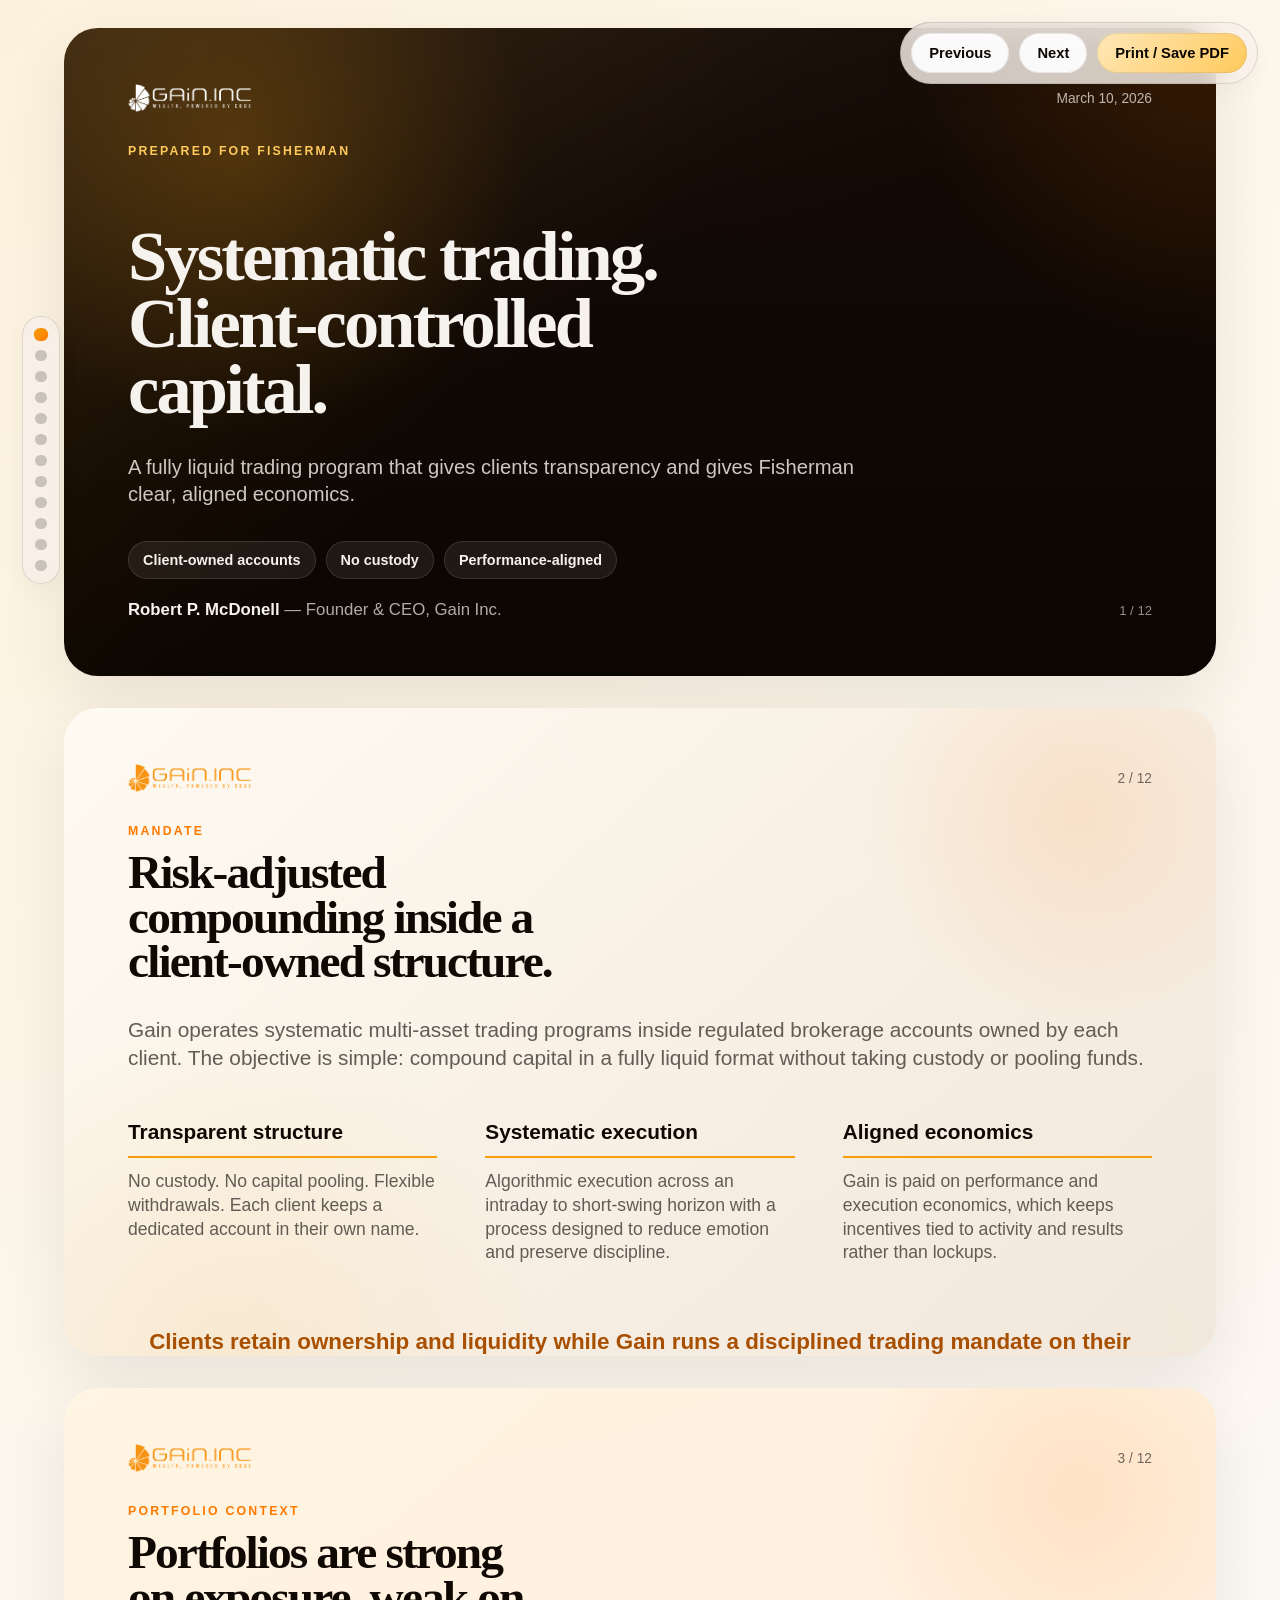
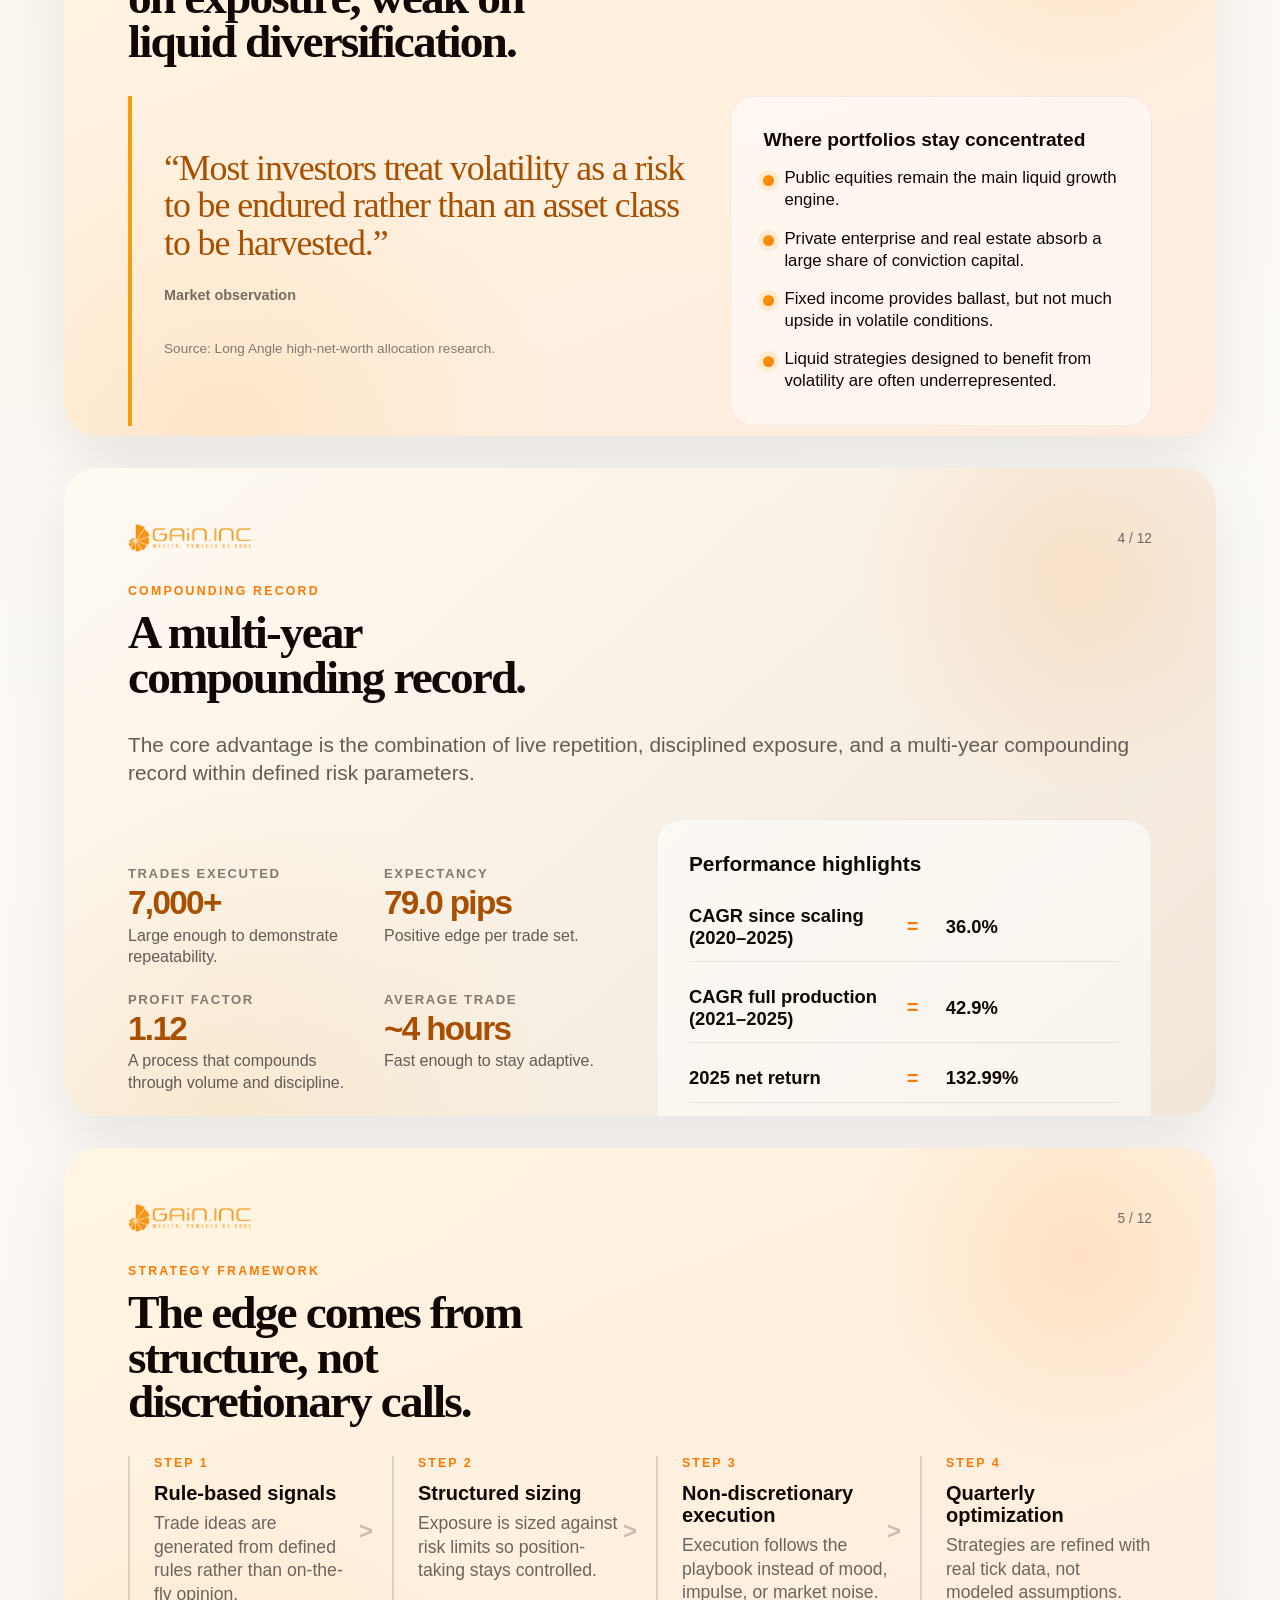
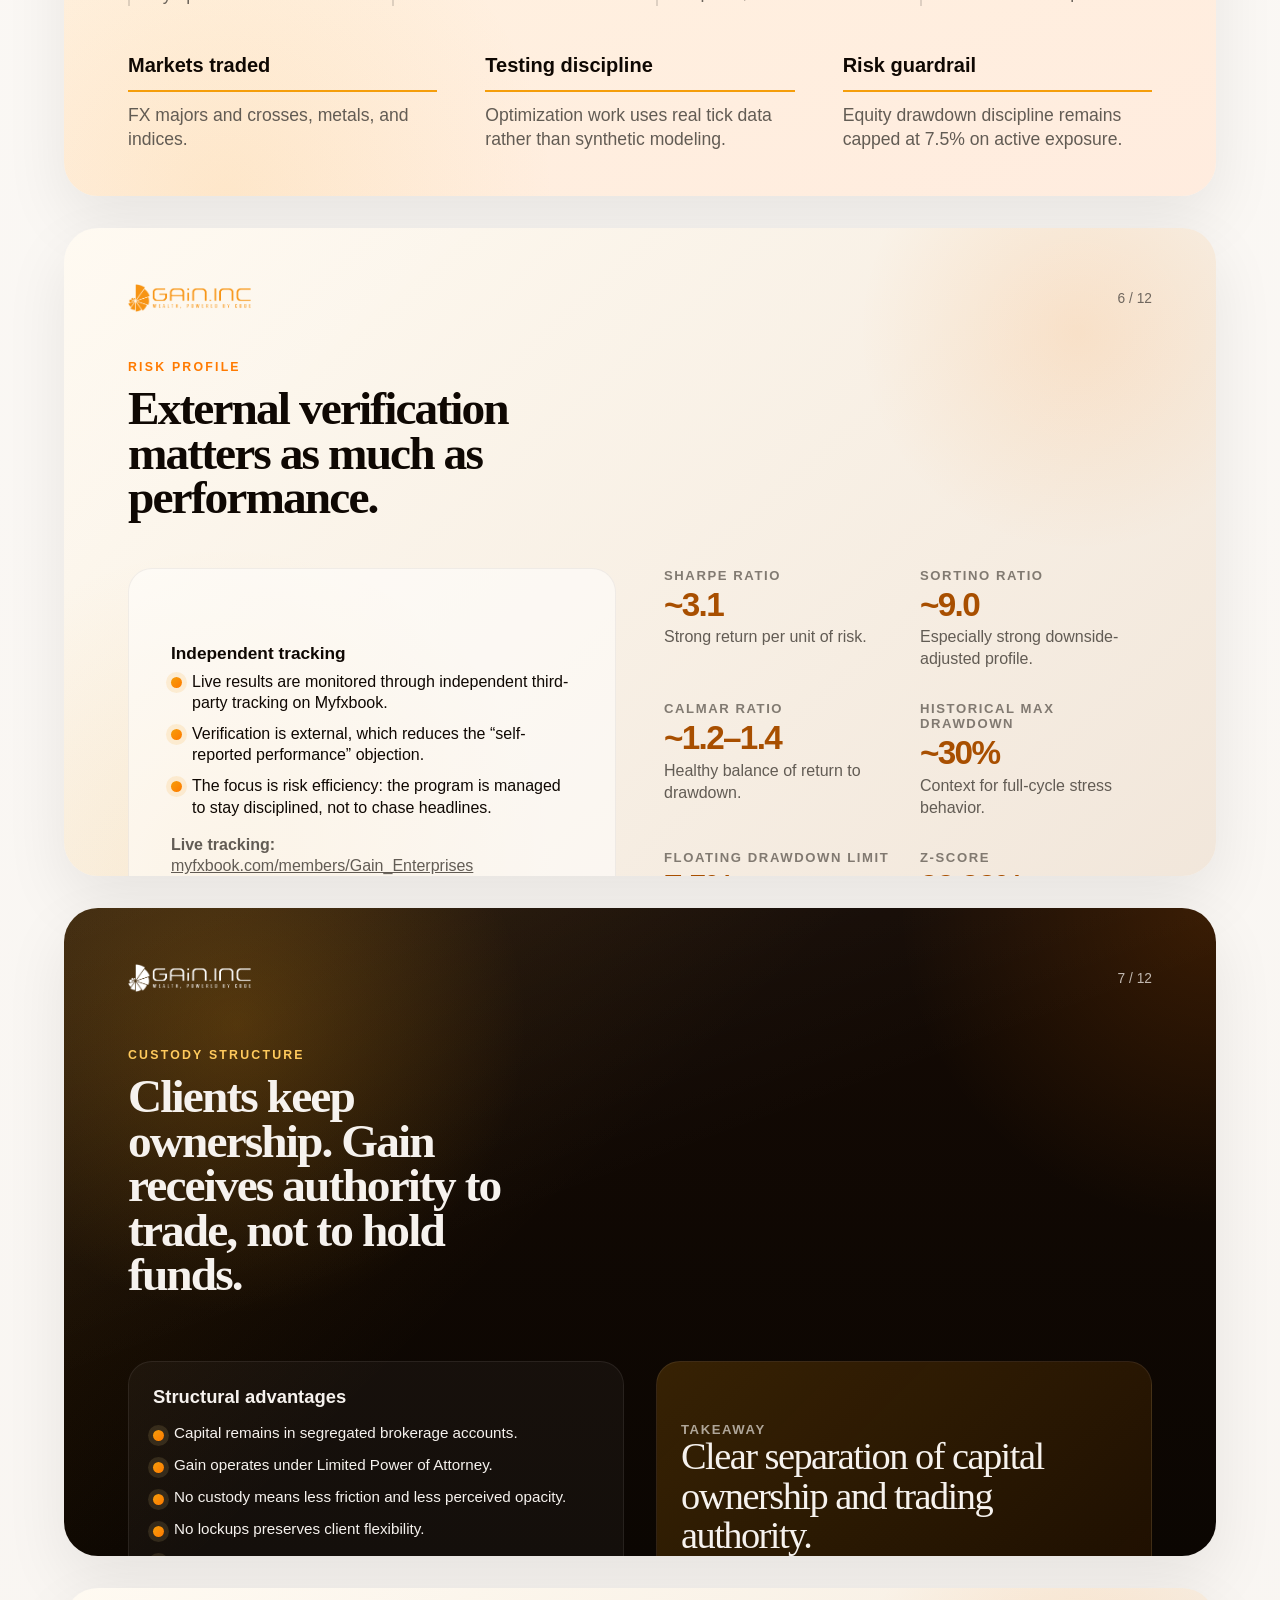
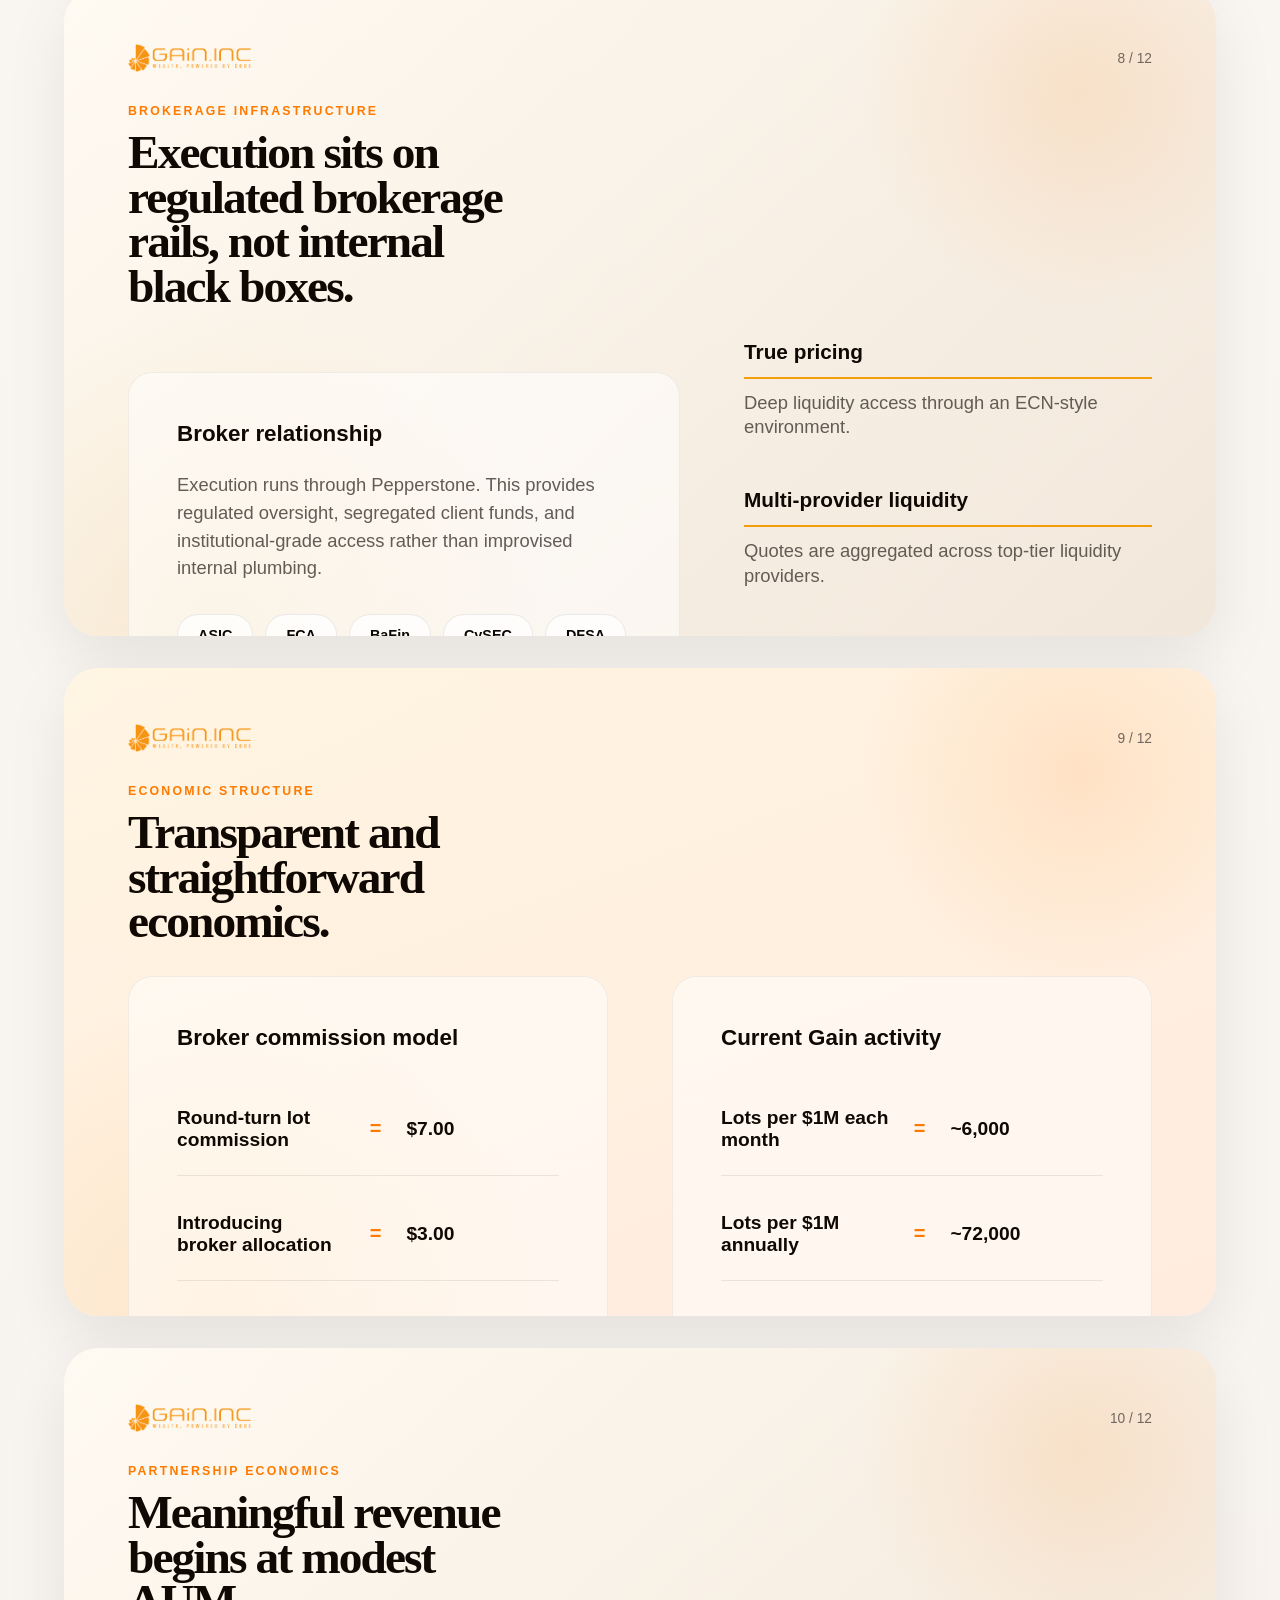
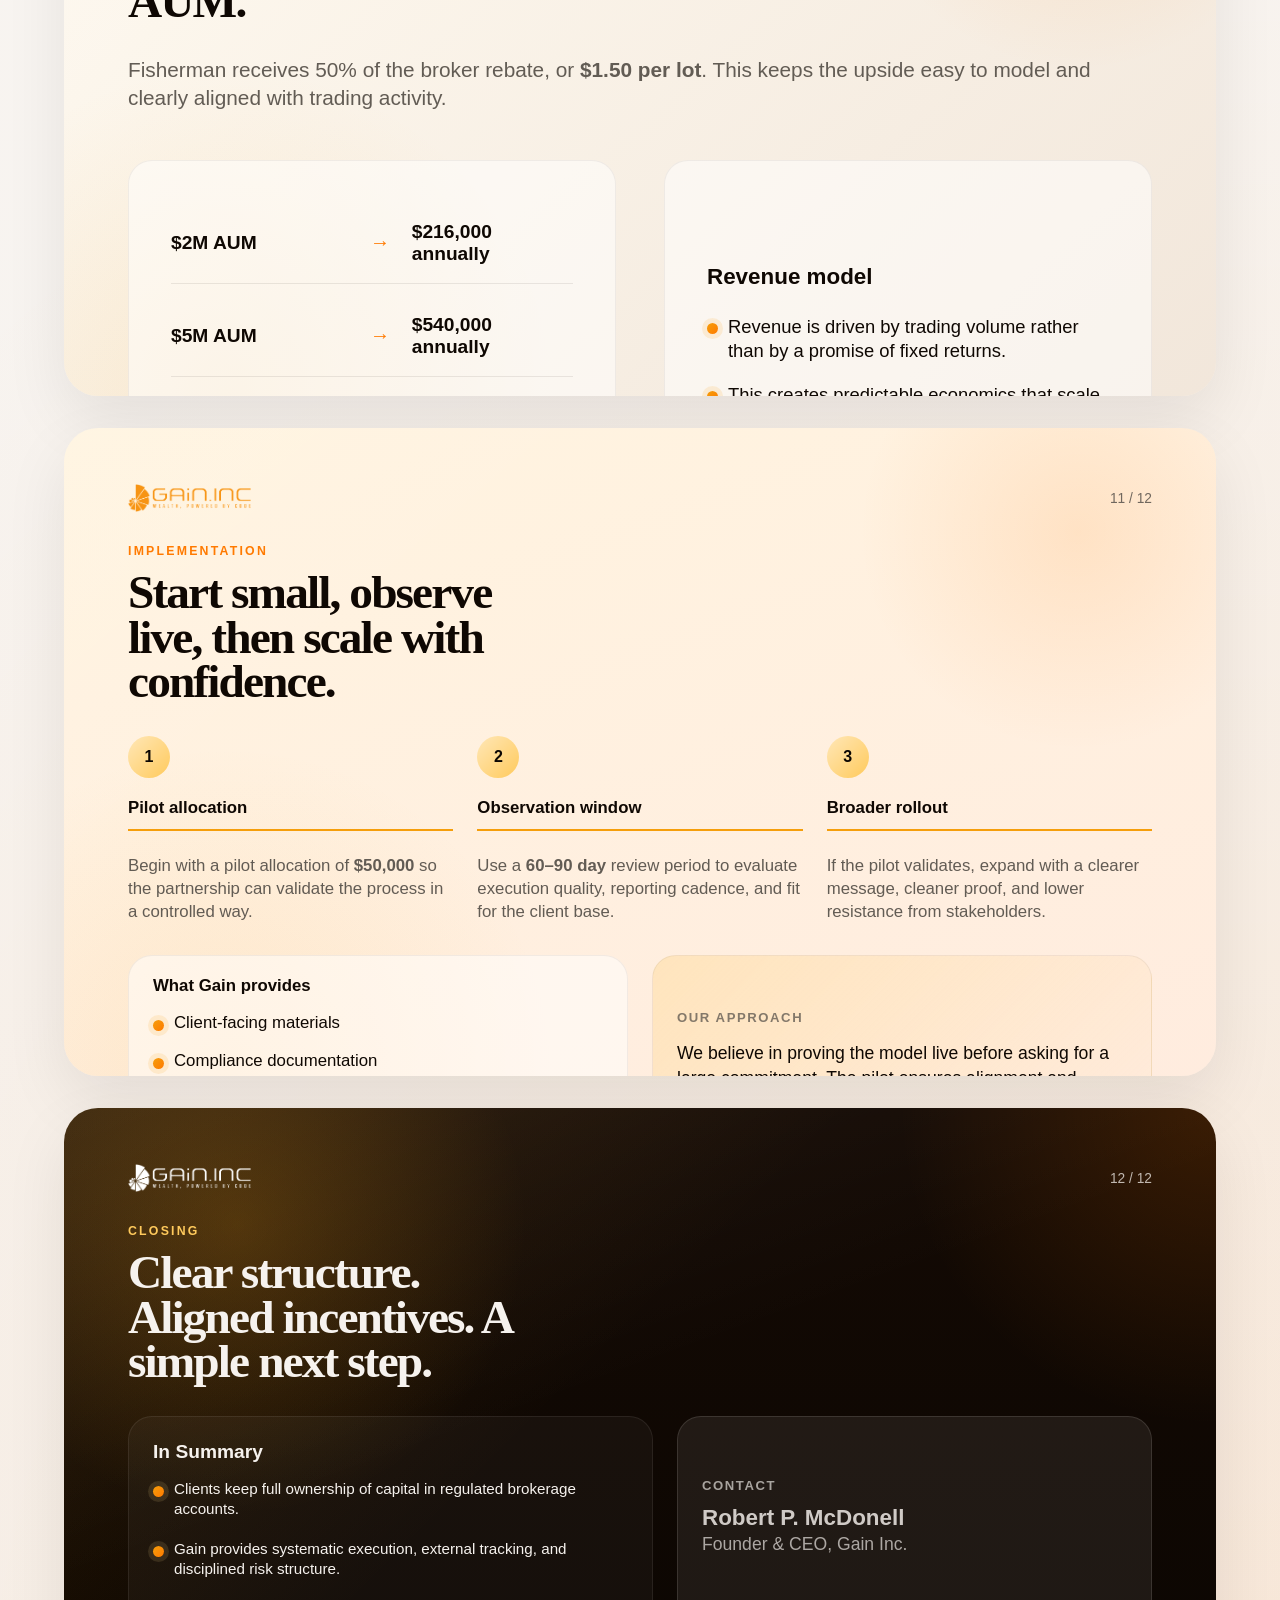
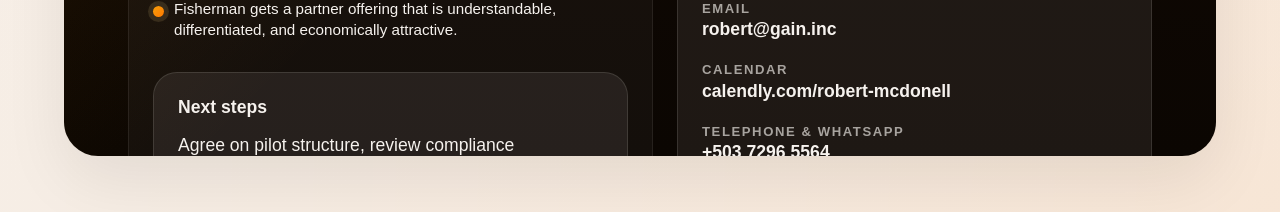
==== index.html @ 60c3c4bc "Fixed index naming" ====
<!doctype html>
<html lang="en">
  <head>
    <meta charset="UTF-8" />
    <meta name="viewport" content="width=device-width, initial-scale=1.0" />
    <title>Gain x Fisherman Partner Deck</title>
    <style>
      :root {
        --primary-500: #f59e0b;
        --primary-700: #a86405;
        --accent-500: #ff7a00;
        --accent-700: #a84f00;
        --secondary-0: #fdfbf8;
        --secondary-50: #f8f1e9;
        --secondary-100: #f1e5d8;
        --secondary-200: #e9d8c5;
        --secondary-300: #d8c3ae;
        --neutral-0: #f6f2ee;
        --neutral-200: #b8b1a9;
        --neutral-500: #5c554e;
        --neutral-700: #211b16;
        --neutral-900: #0f0803;
        --neutral-950: #0b0602;
        --shadow-strong: 0 24px 64px rgba(17, 10, 3, 0.08);
        --shadow-soft: 0 8px 24px rgba(17, 10, 3, 0.04);
        --radius-xl: 34px;
        --radius-lg: 24px;
        --radius-md: 18px;
        --font-display: Georgia, "Times New Roman", serif;
        --font-body: "Trebuchet MS", "Gill Sans", "Segoe UI", sans-serif;
      }

      * {
        box-sizing: border-box;
        -webkit-print-color-adjust: exact;
        print-color-adjust: exact;
      }

      html {
        scroll-behavior: smooth;
      }

      body {
        margin: 0;
        font-family: var(--font-body);
        background:
          radial-gradient(
            circle at top left,
            rgba(255, 183, 51, 0.14),
            transparent 28%
          ),
          radial-gradient(
            circle at bottom right,
            rgba(255, 122, 0, 0.1),
            transparent 24%
          ),
          linear-gradient(180deg, #fdfbf8 0%, #f6f2ee 100%);
        color: var(--neutral-900);
        overflow-x: hidden;
      }

      .shell {
        min-height: 100vh;
        padding: 28px 28px 56px;
      }

      .controls {
        position: fixed;
        right: 22px;
        top: 22px;
        z-index: 20;
        display: flex;
        gap: 10px;
        align-items: center;
        padding: 10px;
        background: rgba(248, 241, 233, 0.82);
        border: 1px solid rgba(92, 85, 78, 0.18);
        border-radius: 999px;
        backdrop-filter: blur(12px);
        box-shadow: var(--shadow-soft);
      }

      .control-button {
        border: 0;
        border-radius: 999px;
        padding: 12px 18px;
        font: inherit;
        font-size: 0.92rem;
        font-weight: 700;
        color: var(--neutral-950);
        background: linear-gradient(135deg, #ffe7b7 0%, #ffca5c 100%);
        cursor: pointer;
        transition:
          transform 160ms ease,
          box-shadow 160ms ease;
        box-shadow: inset 0 0 0 1px rgba(11, 6, 2, 0.08);
      }

      .control-button.secondary {
        background: rgba(255, 255, 255, 0.92);
      }

      .control-button:hover,
      .control-button:focus-visible {
        transform: translateY(-1px);
        box-shadow: var(--shadow-soft);
        outline: none;
      }

      .progress {
        position: fixed;
        left: 22px;
        top: 50%;
        z-index: 20;
        transform: translateY(-50%);
        display: flex;
        flex-direction: column;
        gap: 10px;
        padding: 12px;
        background: rgba(248, 241, 233, 0.8);
        border: 1px solid rgba(92, 85, 78, 0.18);
        border-radius: 999px;
        backdrop-filter: blur(12px);
        box-shadow: var(--shadow-soft);
      }

      .progress-dot {
        width: 11px;
        height: 11px;
        border: 0;
        border-radius: 999px;
        background: rgba(92, 85, 78, 0.3);
        cursor: pointer;
        transition:
          transform 160ms ease,
          background-color 160ms ease;
      }

      .progress-dot:hover,
      .progress-dot:focus-visible {
        transform: scale(1.18);
        outline: none;
      }

      .progress-dot.active {
        background: linear-gradient(
          135deg,
          var(--primary-500),
          var(--accent-500)
        );
        transform: scale(1.2);
      }

      .deck {
        display: flex;
        flex-direction: column;
        gap: 32px;
        align-items: center;
        margin: 0 auto;
      }

      .slide {
        position: relative;
        width: min(1500px, calc(100vw - 128px));
        aspect-ratio: 16 / 9;
        overflow: hidden;
        border-radius: var(--radius-xl);
        box-shadow: var(--shadow-strong);
        scroll-snap-align: center;
        isolation: isolate;
        display: grid;
        padding: 56px 64px;
      }

      .slide::before {
        content: "";
        position: absolute;
        inset: 0;
        pointer-events: none;
        background:
          linear-gradient(140deg, rgba(255, 255, 255, 0.08), transparent 32%),
          radial-gradient(
            circle at 88% 16%,
            rgba(255, 122, 0, 0.12),
            transparent 19%
          ),
          radial-gradient(
            circle at 14% 100%,
            rgba(245, 158, 11, 0.1),
            transparent 28%
          );
        z-index: -1;
      }

      .theme-dark {
        background:
          linear-gradient(135deg, rgba(245, 158, 11, 0.11), transparent 44%),
          linear-gradient(180deg, #140a04 0%, #0b0602 100%);
        color: var(--neutral-0);
      }

      .theme-dark::before {
        background:
          radial-gradient(
            circle at 15% 18%,
            rgba(245, 158, 11, 0.2),
            transparent 26%
          ),
          radial-gradient(
            circle at 100% 0%,
            rgba(255, 122, 0, 0.16),
            transparent 24%
          ),
          linear-gradient(160deg, rgba(255, 255, 255, 0.06), transparent 45%);
      }

      .theme-light {
        background:
          linear-gradient(
            135deg,
            rgba(255, 250, 240, 0.92),
            rgba(241, 229, 216, 0.88)
          ),
          linear-gradient(180deg, #fdfbf8 0%, #f6f2ee 100%);
        color: var(--neutral-900);
      }

      .theme-amber {
        background:
          linear-gradient(
            160deg,
            rgba(255, 244, 224, 0.96),
            rgba(255, 235, 221, 0.94)
          ),
          linear-gradient(180deg, #fff9ed 0%, #fdfbf8 100%);
        color: var(--neutral-900);
      }

      .slide-grid {
        display: flex;
        flex-direction: column;
        height: 100%;
      }

      .slide-header {
        display: flex;
        justify-content: space-between;
        align-items: center;
        gap: 24px;
      }

      .brand-lockup {
        display: inline-flex;
        align-items: center;
        gap: 14px;
      }

      .brand-lockup img {
        height: 28px;
        width: auto;
        object-fit: contain;
      }
      .slide-logo {
        height: 28px;
        width: auto;
        object-fit: contain;
      }
      .theme-light .logo-dark,
      .theme-amber .logo-dark {
        display: none;
      }
      .theme-dark .logo-light {
        display: none;
      }
      .slide-header {
        display: flex;
        justify-content: space-between;
        align-items: center;
        width: 100%;
        margin-bottom: 32px;
      }
      .slide-content-header {
        margin-bottom: 32px;
      }

      .eyebrow {
        display: block;
        margin-bottom: 12px;
        text-transform: uppercase;
        letter-spacing: 0.18em;
        font-size: 0.77rem;
        font-weight: 800;
        color: var(--accent-500);
      }

      .theme-dark .eyebrow {
        color: #ffca5c;
      }

      .date-stamp,
      .slide-index {
        font-size: 0.86rem;
        color: rgba(92, 85, 78, 0.88);
      }

      .theme-dark .date-stamp,
      .theme-dark .slide-index {
        color: rgba(246, 242, 238, 0.74);
      }

      .hero-title,
      .slide-title {
        margin: 0;
        font-family: var(--font-display);
        line-height: 0.94;
        letter-spacing: -0.04em;
      }

      .hero-title {
        max-width: 11ch;
        font-size: clamp(3.3rem, 5.5vw, 5.9rem);
      }

      .slide-title {
        max-width: 18ch;
        margin-top: 8px;
        font-size: clamp(2.1rem, 3.7vw, 4.1rem);
      }

      .hero-subtitle,
      .slide-subtitle {
        margin: 0;
        max-width: 68ch;
        line-height: 1.35;
        font-size: clamp(1rem, 1.58vw, 1.42rem);
        color: rgba(92, 85, 78, 0.96);
      }

      .theme-dark .hero-subtitle,
      .theme-dark .slide-subtitle {
        color: rgba(246, 242, 238, 0.82);
      }

      .pills,
      .tag-row {
        display: flex;
        flex-wrap: wrap;
        gap: 10px;
      }

      .pill,
      .tag {
        display: inline-flex;
        align-items: center;
        gap: 8px;
        padding: 10px 14px;
        border-radius: 999px;
        font-size: 0.9rem;
        font-weight: 700;
        border: 1px solid rgba(92, 85, 78, 0.12);
        background: rgba(255, 255, 255, 0.78);
        color: var(--neutral-950);
      }

      .theme-dark .pill,
      .theme-dark .tag {
        background: rgba(246, 242, 238, 0.08);
        border-color: rgba(246, 242, 238, 0.12);
        color: var(--neutral-0);
      }

      .accent-card,
      .panel {
        border-radius: var(--radius-lg);
        border: 1px solid rgba(92, 85, 78, 0.08);
        background: rgba(255, 255, 255, 0.5);
      }
      .point-card,
      .timeline-step {
        background: transparent;
      }
      .metric-card,
      .quote-card {
        background: transparent;
        border: none;
        box-shadow: none;
      }

      .theme-dark .accent-card,
      .theme-dark .panel {
        background: rgba(246, 242, 238, 0.04);
        border-color: rgba(246, 242, 238, 0.08);
      }
      .theme-dark .point-card,
      .theme-dark .timeline-step {
        background: transparent;
      }

      .accent-card {
        padding: 18px 20px;
        background: linear-gradient(
          135deg,
          rgba(255, 202, 92, 0.26),
          rgba(255, 235, 221, 0.72)
        );
      }

      .theme-dark .accent-card {
        background: linear-gradient(
          135deg,
          rgba(245, 158, 11, 0.18),
          rgba(255, 122, 0, 0.08)
        );
      }

      .grid-2,
      .grid-3,
      .grid-4,
      .metric-grid {
        display: grid;
        gap: 24px;
      }

      .grid-2 {
        grid-template-columns: repeat(2, minmax(0, 1fr));
      }

      .grid-3 {
        grid-template-columns: repeat(3, minmax(0, 1fr));
      }

      .grid-4 {
        grid-template-columns: repeat(4, minmax(0, 1fr));
      }
      .metric-grid {
        grid-template-columns: repeat(2, minmax(0, 1fr));
        gap: 32px 24px;
      }

      .grid-1 {
        display: grid;
        gap: 24px;
      }

      .panel {
        padding: 36px;
      }
      .point-card,
      .metric-card,
      .timeline-step {
        padding: 0;
      }
      .quote-card {
        padding: 0;
      }

      .point-card h3,
      .timeline-step h3 {
        margin: 0 0 12px;
        padding-bottom: 12px;
        border-bottom: 2px solid var(--primary-500);
        font-size: 1.08rem;
        line-height: 1.18;
      }
      .panel h3 {
        margin: 0 0 8px;
        font-size: 1.08rem;
        line-height: 1.18;
      }

      .point-card p,
      .panel p,
      .timeline-step p,
      .mini-list,
      .metric-caption {
        margin: 0;
        line-height: 1.35;
        color: rgba(92, 85, 78, 0.96);
      }

      .theme-dark .point-card p,
      .theme-dark .panel p,
      .theme-dark .timeline-step p,
      .theme-dark .mini-list,
      .theme-dark .metric-caption {
        color: rgba(246, 242, 238, 0.78);
      }

      .metric-card {
        display: grid;
        gap: 6px;
        align-content: start;
      }

      .metric-value {
        margin: 0;
        font-size: clamp(1.6rem, 2.6vw, 2.6rem);
        line-height: 0.95;
        letter-spacing: -0.05em;
        font-weight: 900;
        color: var(--accent-700);
      }

      .theme-dark .metric-value {
        color: #ffd98a;
      }

      .metric-label {
        margin: 0;
        font-size: 0.82rem;
        text-transform: uppercase;
        letter-spacing: 0.12em;
        font-weight: 800;
        color: rgba(92, 85, 78, 0.76);
      }

      .theme-dark .metric-label {
        color: rgba(246, 242, 238, 0.64);
      }

      .quote-card {
        display: grid;
        gap: 24px;
        align-content: center;
        padding: 0;
        background: transparent;
        border-left: 4px solid var(--primary-500);
        padding-left: 32px;
      }

      .quote-card blockquote {
        margin: 0;
        font-family: var(--font-display);
        font-size: clamp(2rem, 3.2vw, 3.2rem);
        line-height: 1.05;
        letter-spacing: -0.03em;
        color: var(--accent-700);
      }
      .theme-dark .quote-card blockquote {
        color: #ffd98a;
      }

      .quote-card cite {
        font-style: normal;
        font-weight: 700;
        color: rgba(92, 85, 78, 0.84);
      }

      .quote-card .source {
        font-size: 0.85rem;
        line-height: 1.3;
        color: rgba(92, 85, 78, 0.76);
      }

      .check-list,
      .simple-list {
        display: grid;
        gap: 10px;
        margin: 0;
        padding: 0;
        list-style: none;
      }

      .check-list li,
      .simple-list li {
        display: grid;
        grid-template-columns: auto 1fr;
        gap: 10px;
        align-items: start;
        line-height: 1.32;
      }

      .bullet {
        width: 11px;
        height: 11px;
        border-radius: 999px;
        margin-top: 0.35em;
        background: linear-gradient(
          135deg,
          var(--primary-500),
          var(--accent-500)
        );
        box-shadow: 0 0 0 5px rgba(245, 158, 11, 0.13);
      }

      .theme-dark .bullet {
        box-shadow: 0 0 0 5px rgba(255, 217, 138, 0.12);
      }

      .split-highlight {
        display: grid;
        grid-template-columns: minmax(0, 1.15fr) minmax(0, 0.85fr);
        gap: 32px;
        align-items: stretch;
      }

      .process-flow {
        display: grid;
        grid-template-columns: repeat(4, minmax(0, 1fr));
        gap: 16px;
        align-items: stretch;
      }

      .flow-step {
        position: relative;
        padding: 0;
        background: transparent;
        border: none;
        border-left: 2px solid rgba(92, 85, 78, 0.2);
        padding-left: 24px;
      }

      .theme-dark .flow-step {
        background: transparent;
        border-left-color: rgba(246, 242, 238, 0.2);
      }

      .flow-step::after {
        content: ">";
        position: absolute;
        right: -13px;
        top: 50%;
        transform: translateY(-50%);
        font-size: 1.5rem;
        font-weight: 900;
        color: rgba(92, 85, 78, 0.32);
      }

      .theme-dark .flow-step::after {
        color: rgba(246, 242, 238, 0.26);
      }

      .flow-step:last-child::after {
        display: none;
      }

      .flow-number {
        margin: 0 0 12px;
        font-size: 0.78rem;
        text-transform: uppercase;
        letter-spacing: 0.16em;
        font-weight: 800;
        color: var(--accent-500);
      }

      .flow-title {
        margin: 0 0 8px;
        font-size: 1.12rem;
        line-height: 1.12;
      }

      .flow-copy {
        margin: 0;
        line-height: 1.34;
        color: rgba(92, 85, 78, 0.9);
      }

      .theme-dark .flow-copy {
        color: rgba(246, 242, 238, 0.76);
      }

      .ratio-strip,
      .support-strip,
      .cta-strip {
        display: grid;
        gap: 14px;
        padding: 18px 20px;
        border-radius: var(--radius-lg);
        background: rgba(255, 255, 255, 0.72);
        border: 1px solid rgba(92, 85, 78, 0.12);
      }

      .theme-dark .ratio-strip,
      .theme-dark .support-strip,
      .theme-dark .cta-strip {
        background: rgba(246, 242, 238, 0.08);
        border-color: rgba(246, 242, 238, 0.12);
      }

      .ratio-strip strong,
      .support-strip strong,
      .cta-strip strong {
        display: block;
        font-size: 1.05rem;
        margin-bottom: 3px;
      }

      .economics-table {
        display: grid;
        gap: 12px;
      }

      .economics-row {
        display: grid;
        grid-template-columns: 1.1fr 0.22fr 1fr;
        align-items: center;
        gap: 14px;
        padding: 16px 0;
        border-bottom: 1px solid rgba(92, 85, 78, 0.12);
        font-size: 1.08rem;
        font-weight: 700;
        background: transparent;
        border-radius: 0;
      }
      .economics-row:last-child {
        border-bottom: none;
      }

      .theme-dark .economics-row {
        background: transparent;
        border-bottom-color: rgba(246, 242, 238, 0.12);
      }

      .arrow-cell {
        text-align: center;
        color: var(--accent-500);
        font-size: 1.25rem;
        font-weight: 900;
      }

      .timeline {
        display: grid;
        grid-template-columns: repeat(3, minmax(0, 1fr));
        gap: 24px;
      }

      .timeline-step {
        display: grid;
        gap: 12px;
        align-content: start;
      }

      .timeline-badge {
        display: inline-flex;
        align-items: center;
        justify-content: center;
        width: 42px;
        height: 42px;
        border-radius: 999px;
        font-weight: 900;
        color: var(--neutral-950);
        background: linear-gradient(135deg, #ffe7b7, #ffca5c);
      }

      .theme-dark .timeline-badge {
        background: linear-gradient(135deg, #ffd98a, #ffb633);
      }

      .closing-grid {
        display: grid;
        grid-template-columns: minmax(0, 1.05fr) minmax(0, 0.95fr);
        gap: 32px;
        align-items: stretch;
      }

      .contact-card {
        display: grid;
        gap: 12px;
        padding: 24px;
        border-radius: var(--radius-lg);
        background: rgba(246, 242, 238, 0.08);
        border: 1px solid rgba(246, 242, 238, 0.12);
      }

      .contact-card p {
        margin: 0;
        line-height: 1.35;
        color: rgba(246, 242, 238, 0.82);
      }

      .contact-value {
        font-size: 1.18rem;
        font-weight: 700;
        color: var(--neutral-0);
      }

      .footer-note {
        display: flex;
        justify-content: space-between;
        align-items: center;
        gap: 24px;
        margin-top: auto;
        font-size: 0.82rem;
        color: rgba(92, 85, 78, 0.74);
      }

      .theme-dark .footer-note {
        color: rgba(246, 242, 238, 0.58);
      }

      .hero-layout {
        display: grid;
        grid-template-columns: minmax(0, 1.1fr) minmax(320px, 0.9fr);
        gap: 28px;
        align-items: end;
        height: 100%;
      }

      .hero-panel {
        display: grid;
        gap: 24px;
        align-content: end;
      }

      .hero-side {
        display: grid;
        gap: 24px;
        align-content: stretch;
      }

      .hero-side .panel {
        min-height: 0;
      }

      .hero-side .panel strong {
        display: block;
        margin-bottom: 8px;
        font-size: 0.92rem;
        text-transform: uppercase;
        letter-spacing: 0.12em;
        color: var(--accent-500);
      }

      .theme-dark .hero-side .panel strong {
        color: #ffd98a;
      }

      .hero-side .panel p {
        font-size: 1.12rem;
      }

      .large-number {
        font-size: clamp(2.5rem, 4vw, 4.4rem);
        line-height: 0.9;
        letter-spacing: -0.06em;
        font-weight: 900;
        color: var(--accent-500);
        margin: 0;
      }

      .theme-dark .large-number {
        color: #ffd98a;
      }

      .muted {
        color: rgba(92, 85, 78, 0.76);
      }

      .theme-dark .muted {
        color: rgba(246, 242, 238, 0.66);
      }

      .wide {
        max-width: none;
      }

      a {
        color: inherit;
        text-decoration: none;
      }

      @media (max-width: 1200px) {
        .shell {
          padding: 80px 18px 36px;
        }

        .slide {
          width: calc(100vw - 36px);
          aspect-ratio: auto;
          padding: 30px 24px;
        }

        .slide-header,
        .brand-lockup {
          align-items: flex-start;
        }

        .slide-header {
          flex-direction: column;
        }

        .grid-4,
        .metric-grid,
        .process-flow,
        .timeline,
        .grid-3,
        .hero-layout,
        .split-highlight,
        .closing-grid {
          grid-template-columns: 1fr;
        }

        .grid-2 {
          grid-template-columns: 1fr;
        }

        .controls,
        .progress {
          transform: none;
        }

        .progress {
          top: auto;
          bottom: 18px;
          left: 18px;
          right: 18px;
          flex-direction: row;
          justify-content: center;
        }

        .controls {
          right: 18px;
          left: 18px;
          justify-content: space-between;
        }

        .flow-step::after {
          display: none;
        }
      }

      @media print {
        @page {
          size: 16in 9in;
          margin: 0;
        }

        html,
        body {
          width: 16in;
          margin: 0;
          padding: 0;
          background: white;
          overflow: visible;
        }

        .shell {
          min-height: 0;
          padding: 0;
        }

        .deck {
          gap: 0;
        }

        .slide {
          width: 16in;
          height: 9in;
          min-height: 0;
          aspect-ratio: auto;
          border-radius: 0;
          margin: 0;
          padding: 0.42in 0.48in;
          box-shadow: none;
          break-after: page;
          page-break-after: always;
        }

        .slide:last-child {
          break-after: auto;
          page-break-after: auto;
        }

        .controls,
        .progress,
        .no-print {
          display: none !important;
        }

        * {
          box-shadow: none !important;
          text-shadow: none !important;
          backdrop-filter: none !important;
          -webkit-backdrop-filter: none !important;
        }

        .slide::before,
        .flow-step::after {
          display: none !important;
        }

        .slide-title {
          font-size: 2.65rem;
        }

        .hero-title {
          font-size: 4rem;
        }

        .hero-subtitle,
        .slide-subtitle {
          font-size: 1.1rem;
        }

        .metric-value {
          font-size: 2rem;
        }

        .pdf-dense {
          transform: scale(0.97);
          transform-origin: top left;
          width: calc(100% / 0.97);
        }

        /* Prevent grid collapsing in print */
        .grid-2 {
          grid-template-columns: repeat(2, minmax(0, 1fr)) !important;
        }
        .grid-3 {
          grid-template-columns: repeat(3, minmax(0, 1fr)) !important;
        }
        .grid-4,
        .process-flow {
          grid-template-columns: repeat(4, minmax(0, 1fr)) !important;
        }
        .metric-grid {
          grid-template-columns: repeat(2, minmax(0, 1fr)) !important;
        }
        .hero-layout {
          grid-template-columns: minmax(0, 1.1fr) minmax(320px, 0.9fr) !important;
        }
        .split-highlight {
          grid-template-columns: minmax(0, 1.15fr) minmax(0, 0.85fr) !important;
        }
        .closing-grid {
          grid-template-columns: minmax(0, 1.05fr) minmax(0, 0.95fr) !important;
        }
        .timeline {
          grid-template-columns: repeat(3, minmax(0, 1fr)) !important;
        }

        /* Simplify glassmorphism to solid colors for PDF performance */
        .accent-card,
        .panel,
        .ratio-strip,
        .support-strip,
        .cta-strip,
        .contact-card {
          background: white !important;
          border: 1px solid rgba(92, 85, 78, 0.2) !important;
        }

        .theme-dark .accent-card,
        .theme-dark .panel,
        .theme-dark .ratio-strip,
        .theme-dark .support-strip,
        .theme-dark .cta-strip,
        .theme-dark .contact-card {
          background: #140a04 !important;
          border: 1px solid rgba(246, 242, 238, 0.2) !important;
        }

        .timeline-badge {
          background: #ffe7b7 !important;
        }
        .theme-dark .timeline-badge {
          background: #ffd98a !important;
        }
        .bullet {
          background: var(--primary-500) !important;
        }
      }

      .pdf-export-mode {
        background: white !important;
      }

      .pdf-export-mode .slide::before,
      .pdf-export-mode .controls,
      .pdf-export-mode .progress {
        display: none !important;
      }

      .pdf-export-mode .theme-dark {
        background: #0b0602 !important;
      }

      .pdf-export-mode .theme-light {
        background: #fdfbf8 !important;
      }

      .pdf-export-mode .theme-amber {
        background: #fff9ed !important;
      }
    </style>
  </head>
  <body>
    <div class="controls no-print">
      <button class="control-button secondary" type="button" id="prev-slide">
        Previous
      </button>
      <button class="control-button secondary" type="button" id="next-slide">
        Next
      </button>
      <button class="control-button" type="button" id="print-deck">
        Print / Save PDF
      </button>
    </div>

    <div
      class="progress no-print"
      id="progress-nav"
      aria-label="Slide progress"
    ></div>

    <div class="shell">
      <main class="deck" id="deck">
        <section class="slide theme-dark" id="slide-1" data-title="Cover">
          <div class="slide-grid" style="display: flex; flex-direction: column">
            <div class="slide-header">
              <img
                src="../logo/main_logo.png"
                alt="Gain"
                class="slide-logo logo-light"
              />
              <img
                src="../logo/white_logo.png"
                alt="Gain"
                class="slide-logo logo-dark"
              />
              <span class="date-stamp">March 10, 2026</span>
            </div>
            <div class="slide-content-header">
              <div class="eyebrow">Prepared for Fisherman</div>
            </div>

            <div
              style="
                display: flex;
                flex-direction: column;
                justify-content: center;
                flex-grow: 1;
                gap: 32px;
              "
            >
              <h1 class="hero-title" style="max-width: 16ch">
                Systematic trading. Client-controlled capital.
              </h1>
              <p class="hero-subtitle">
                A fully liquid trading program that gives clients transparency
                and gives Fisherman clear, aligned economics.
              </p>
              <div class="pills">
                <span class="pill">Client-owned accounts</span>
                <span class="pill">No custody</span>
                <span class="pill">Performance-aligned</span>
              </div>
            </div>

            <div class="footer-note" style="margin-top: auto">
              <div style="font-size: 1.05rem; color: var(--neutral-0)">
                <strong>Robert P. McDonell</strong>
                <span style="opacity: 0.7; font-weight: normal"
                  >&mdash; Founder &amp; CEO, Gain Inc.</span
                >
              </div>
              <span>1 / 12</span>
            </div>
          </div>
        </section>

        <section class="slide theme-light" id="slide-2" data-title="Mandate">
          <div class="slide-grid">
            <div class="slide-header">
              <img
                src="../logo/main_logo.png"
                alt="Gain"
                class="slide-logo logo-light"
              />
              <img
                src="../logo/white_logo.png"
                alt="Gain"
                class="slide-logo logo-dark"
              />
              <span class="slide-index">2 / 12</span>
            </div>
            <div class="slide-content-header">
              <div class="eyebrow">Mandate</div>
              <h2 class="slide-title">
                Risk-adjusted compounding inside a client-owned structure.
              </h2>
            </div>

            <div
              style="
                flex-grow: 1;
                display: flex;
                flex-direction: column;
                justify-content: center;
                gap: 48px;
              "
            >
              <p class="slide-subtitle wide" style="font-size: 1.3rem">
                Gain operates systematic multi-asset trading programs inside
                regulated brokerage accounts owned by each client. The objective
                is simple: compound capital in a fully liquid format without
                taking custody or pooling funds.
              </p>

              <div class="grid-3" style="gap: 48px">
                <article class="point-card">
                  <h3 style="font-size: 1.3rem">Transparent structure</h3>
                  <p style="font-size: 1.1rem">
                    No custody. No capital pooling. Flexible withdrawals. Each
                    client keeps a dedicated account in their own name.
                  </p>
                </article>
                <article class="point-card">
                  <h3 style="font-size: 1.3rem">Systematic execution</h3>
                  <p style="font-size: 1.1rem">
                    Algorithmic execution across an intraday to short-swing
                    horizon with a process designed to reduce emotion and
                    preserve discipline.
                  </p>
                </article>
                <article class="point-card">
                  <h3 style="font-size: 1.3rem">Aligned economics</h3>
                  <p style="font-size: 1.1rem">
                    Gain is paid on performance and execution economics, which
                    keeps incentives tied to activity and results rather than
                    lockups.
                  </p>
                </article>
              </div>

              <div
                style="
                  font-size: 1.4rem;
                  font-weight: 700;
                  color: var(--accent-700);
                  text-align: center;
                  margin-top: 16px;
                "
              >
                Clients retain ownership and liquidity while Gain runs a
                disciplined trading mandate on their behalf.
              </div>
            </div>
          </div>
        </section>

        <section
          class="slide theme-amber"
          id="slide-3"
          data-title="Portfolio Context"
        >
          <div class="slide-grid">
            <div class="slide-header">
              <img
                src="../logo/main_logo.png"
                alt="Gain"
                class="slide-logo logo-light"
              />
              <img
                src="../logo/white_logo.png"
                alt="Gain"
                class="slide-logo logo-dark"
              />
              <span class="slide-index">3 / 12</span>
            </div>
            <div class="slide-content-header">
              <div class="eyebrow">Portfolio Context</div>
              <h2 class="slide-title">
                Portfolios are strong on exposure, weak on liquid
                diversification.
              </h2>
            </div>

            <div
              style="
                flex-grow: 1;
                display: flex;
                flex-direction: column;
                justify-content: center;
                gap: 32px;
              "
            >
              <div class="split-highlight">
                <article class="quote-card" style="font-size: 0.9em">
                  <blockquote style="font-size: clamp(1.8rem, 2.8vw, 2.8rem)">
                    “Most investors treat volatility as a risk to be endured
                    rather than an asset class to be harvested.”
                  </blockquote>
                  <cite>Market observation</cite>
                  <p class="source">
                    Source: Long Angle high-net-worth allocation research.
                  </p>
                </article>

                <article
                  class="panel"
                  style="
                    padding: 32px;
                    display: flex;
                    flex-direction: column;
                    justify-content: center;
                  "
                >
                  <h3 style="font-size: 1.2rem; margin-bottom: 16px">
                    Where portfolios stay concentrated
                  </h3>
                  <ul class="check-list" style="gap: 16px; font-size: 1.05rem">
                    <li>
                      <span class="bullet" style="margin-top: 0.45em"></span
                      ><span
                        >Public equities remain the main liquid growth
                        engine.</span
                      >
                    </li>
                    <li>
                      <span class="bullet" style="margin-top: 0.45em"></span
                      ><span
                        >Private enterprise and real estate absorb a large share
                        of conviction capital.</span
                      >
                    </li>
                    <li>
                      <span class="bullet" style="margin-top: 0.45em"></span
                      ><span
                        >Fixed income provides ballast, but not much upside in
                        volatile conditions.</span
                      >
                    </li>
                    <li>
                      <span class="bullet" style="margin-top: 0.45em"></span
                      ><span
                        >Liquid strategies designed to benefit from volatility
                        are often underrepresented.</span
                      >
                    </li>
                  </ul>
                </article>
              </div>

              <div
                class="accent-card"
                style="
                  font-size: 1.15rem;
                  text-align: center;
                  padding: 16px 24px;
                "
              >
                <p style="margin: 0">
                  Gain acts as a complementary sleeve: not a replacement for
                  core holdings, but a liquid strategy that broadens how the
                  portfolio earns.
                </p>
              </div>
            </div>
          </div>
        </section>

        <section
          class="slide theme-light"
          id="slide-4"
          data-title="Compounding Record"
        >
          <div class="slide-grid pdf-dense">
            <div class="slide-header">
              <img
                src="../logo/main_logo.png"
                alt="Gain"
                class="slide-logo logo-light"
              />
              <img
                src="../logo/white_logo.png"
                alt="Gain"
                class="slide-logo logo-dark"
              />
              <span class="slide-index">4 / 12</span>
            </div>
            <div class="slide-content-header">
              <div class="eyebrow">Compounding Record</div>
              <h2 class="slide-title">A multi-year compounding record.</h2>
            </div>

            <div
              style="
                flex-grow: 1;
                display: flex;
                flex-direction: column;
                justify-content: center;
                gap: 32px;
              "
            >
              <p
                class="slide-subtitle wide"
                style="font-size: 1.3rem; margin-bottom: 0; margin-top: 0"
              >
                The core advantage is the combination of live repetition,
                disciplined exposure, and a multi-year compounding record within
                defined risk parameters.
              </p>

              <div class="grid-2" style="gap: 32px; align-items: center">
                <div class="metric-grid" style="gap: 24px 16px">
                  <article class="metric-card">
                    <p class="metric-label">Trades Executed</p>
                    <p class="metric-value">7,000+</p>
                    <p class="metric-caption">
                      Large enough to demonstrate repeatability.
                    </p>
                  </article>
                  <article class="metric-card">
                    <p class="metric-label">Expectancy</p>
                    <p class="metric-value">79.0 pips</p>
                    <p class="metric-caption">Positive edge per trade set.</p>
                  </article>
                  <article class="metric-card">
                    <p class="metric-label">Profit Factor</p>
                    <p class="metric-value">1.12</p>
                    <p class="metric-caption">
                      A process that compounds through volume and discipline.
                    </p>
                  </article>
                  <article class="metric-card">
                    <p class="metric-label">Average Trade</p>
                    <p class="metric-value">~4 hours</p>
                    <p class="metric-caption">Fast enough to stay adaptive.</p>
                  </article>
                  <article class="metric-card">
                    <p class="metric-label">Exposure Cap</p>
                    <p class="metric-value">7.5%</p>
                    <p class="metric-caption">
                      Active trade exposure kept defined.
                    </p>
                  </article>
                  <article class="metric-card">
                    <p class="metric-label">Operating Principle</p>
                    <p class="metric-value">Rules first</p>
                    <p class="metric-caption">
                      All process-driven, not personality-driven.
                    </p>
                  </article>
                </div>

                <div
                  class="panel"
                  style="
                    padding: 32px;
                    display: flex;
                    flex-direction: column;
                    justify-content: center;
                  "
                >
                  <h3 style="font-size: 1.3rem; margin-bottom: 16px">
                    Performance highlights
                  </h3>
                  <div class="economics-table">
                    <div
                      class="economics-row"
                      style="font-size: 1.15rem; padding: 12px 0"
                    >
                      <span>CAGR since scaling (2020–2025)</span>
                      <span class="arrow-cell">=</span>
                      <span>36.0%</span>
                    </div>
                    <div
                      class="economics-row"
                      style="font-size: 1.15rem; padding: 12px 0"
                    >
                      <span>CAGR full production (2021–2025)</span>
                      <span class="arrow-cell">=</span>
                      <span>42.9%</span>
                    </div>
                    <div
                      class="economics-row"
                      style="font-size: 1.15rem; padding: 12px 0"
                    >
                      <span>2025 net return</span>
                      <span class="arrow-cell">=</span>
                      <span>132.99%</span>
                    </div>
                    <div
                      class="economics-row"
                      style="font-size: 1.15rem; padding: 12px 0"
                    >
                      <span>2026 year to date</span>
                      <span class="arrow-cell">=</span>
                      <span>40%+</span>
                    </div>
                  </div>
                  <p
                    class="mini-list"
                    style="margin-top: 24px; font-size: 1.1rem"
                  >
                    The program is repeatable because the process is structured.
                  </p>
                </div>
              </div>
            </div>
          </div>
        </section>

        <section
          class="slide theme-amber"
          id="slide-5"
          data-title="Strategy Framework"
        >
          <div class="slide-grid pdf-dense">
            <div class="slide-header">
              <img
                src="../logo/main_logo.png"
                alt="Gain"
                class="slide-logo logo-light"
              />
              <img
                src="../logo/white_logo.png"
                alt="Gain"
                class="slide-logo logo-dark"
              />
              <span class="slide-index">5 / 12</span>
            </div>
            <div class="slide-content-header">
              <div class="eyebrow">Strategy Framework</div>
              <h2 class="slide-title">
                The edge comes from structure, not discretionary calls.
              </h2>
            </div>

            <div
              style="
                flex-grow: 1;
                display: flex;
                flex-direction: column;
                justify-content: center;
                gap: 48px;
              "
            >
              <div class="process-flow" style="gap: 32px">
                <article class="flow-step">
                  <p class="flow-number">Step 1</p>
                  <h3 class="flow-title" style="font-size: 1.25rem">
                    Rule-based signals
                  </h3>
                  <p class="flow-copy" style="font-size: 1.1rem">
                    Trade ideas are generated from defined rules rather than
                    on-the-fly opinion.
                  </p>
                </article>
                <article class="flow-step">
                  <p class="flow-number">Step 2</p>
                  <h3 class="flow-title" style="font-size: 1.25rem">
                    Structured sizing
                  </h3>
                  <p class="flow-copy" style="font-size: 1.1rem">
                    Exposure is sized against risk limits so position-taking
                    stays controlled.
                  </p>
                </article>
                <article class="flow-step">
                  <p class="flow-number">Step 3</p>
                  <h3 class="flow-title" style="font-size: 1.25rem">
                    Non-discretionary execution
                  </h3>
                  <p class="flow-copy" style="font-size: 1.1rem">
                    Execution follows the playbook instead of mood, impulse, or
                    market noise.
                  </p>
                </article>
                <article class="flow-step">
                  <p class="flow-number">Step 4</p>
                  <h3 class="flow-title" style="font-size: 1.25rem">
                    Quarterly optimization
                  </h3>
                  <p class="flow-copy" style="font-size: 1.1rem">
                    Strategies are refined with real tick data, not modeled
                    assumptions.
                  </p>
                </article>
              </div>

              <div class="grid-3" style="gap: 48px">
                <article class="point-card">
                  <h3 style="font-size: 1.25rem">Markets traded</h3>
                  <p style="font-size: 1.1rem">
                    FX majors and crosses, metals, and indices.
                  </p>
                </article>
                <article class="point-card">
                  <h3 style="font-size: 1.25rem">Testing discipline</h3>
                  <p style="font-size: 1.1rem">
                    Optimization work uses real tick data rather than synthetic
                    modeling.
                  </p>
                </article>
                <article class="point-card">
                  <h3 style="font-size: 1.25rem">Risk guardrail</h3>
                  <p style="font-size: 1.1rem">
                    Equity drawdown discipline remains capped at 7.5% on active
                    exposure.
                  </p>
                </article>
              </div>

              <div
                style="
                  font-size: 1.5rem;
                  font-weight: 700;
                  color: var(--accent-700);
                  text-align: center;
                  margin-top: 16px;
                "
              >
                Concentration creates fragility. Structure creates resilience.
              </div>
            </div>
          </div>
        </section>

        <section
          class="slide theme-light"
          id="slide-6"
          data-title="Risk Profile"
        >
          <div class="slide-grid pdf-dense">
            <div class="slide-header">
              <img
                src="../logo/main_logo.png"
                alt="Gain"
                class="slide-logo logo-light"
              />
              <img
                src="../logo/white_logo.png"
                alt="Gain"
                class="slide-logo logo-dark"
              />
              <span class="slide-index">6 / 12</span>
            </div>
            <div
              class="slide-content-header"
              style="margin-bottom: 48px; margin-top: 16px"
            >
              <div class="eyebrow">Risk Profile</div>
              <h2 class="slide-title">
                External verification matters as much as performance.
              </h2>
            </div>

            <div
              class="grid-2"
              style="flex-grow: 1; align-items: stretch; gap: 48px"
            >
              <article
                class="panel"
                style="
                  display: flex;
                  flex-direction: column;
                  justify-content: center;
                  padding: 42px;
                "
              >
                <h3>Independent tracking</h3>
                <ul class="check-list">
                  <li>
                    <span class="bullet"></span
                    ><span
                      >Live results are monitored through independent
                      third-party tracking on Myfxbook.</span
                    >
                  </li>
                  <li>
                    <span class="bullet"></span
                    ><span
                      >Verification is external, which reduces the
                      “self-reported performance” objection.</span
                    >
                  </li>
                  <li>
                    <span class="bullet"></span
                    ><span
                      >The focus is risk efficiency: the program is managed to
                      stay disciplined, not to chase headlines.</span
                    >
                  </li>
                </ul>
                <p class="mini-list" style="margin-top: 16px">
                  <strong>Live tracking:</strong>
                  <a
                    href="https://www.myfxbook.com/members/Gain_Enterprises/usd-account-by-gain-enterprises/11818420"
                    target="_blank"
                    style="text-decoration: underline"
                    >myfxbook.com/members/Gain_Enterprises</a
                  >
                </p>
              </article>

              <div class="metric-grid">
                <article class="metric-card">
                  <p class="metric-label">Sharpe Ratio</p>
                  <p class="metric-value">~3.1</p>
                  <p class="metric-caption">Strong return per unit of risk.</p>
                </article>
                <article class="metric-card">
                  <p class="metric-label">Sortino Ratio</p>
                  <p class="metric-value">~9.0</p>
                  <p class="metric-caption">
                    Especially strong downside-adjusted profile.
                  </p>
                </article>
                <article class="metric-card">
                  <p class="metric-label">Calmar Ratio</p>
                  <p class="metric-value">~1.2–1.4</p>
                  <p class="metric-caption">
                    Healthy balance of return to drawdown.
                  </p>
                </article>
                <article class="metric-card">
                  <p class="metric-label">Historical Max Drawdown</p>
                  <p class="metric-value">~30%</p>
                  <p class="metric-caption">
                    Context for full-cycle stress behavior.
                  </p>
                </article>
                <article class="metric-card">
                  <p class="metric-label">Floating Drawdown Limit</p>
                  <p class="metric-value">7.5%</p>
                  <p class="metric-caption">Operational cap remains firm.</p>
                </article>
                <article class="metric-card">
                  <p class="metric-label">Z-Score</p>
                  <p class="metric-value">99.99%</p>
                  <p class="metric-caption">
                    Probability of non-random results.
                  </p>
                </article>
              </div>
            </div>
          </div>
        </section>

        <section
          class="slide theme-dark"
          id="slide-7"
          data-title="Custody Structure"
        >
          <div class="slide-grid">
            <div class="slide-header">
              <img
                src="../logo/main_logo.png"
                alt="Gain"
                class="slide-logo logo-light"
              />
              <img
                src="../logo/white_logo.png"
                alt="Gain"
                class="slide-logo logo-dark"
              />
              <span class="slide-index">7 / 12</span>
            </div>
            <div
              class="slide-content-header"
              style="margin-bottom: 64px; margin-top: 24px"
            >
              <div class="eyebrow">Custody Structure</div>
              <h2 class="slide-title">
                Clients keep ownership. Gain receives authority to trade, not to
                hold funds.
              </h2>
            </div>

            <div
              style="
                flex-grow: 1;
                display: flex;
                flex-direction: column;
                justify-content: center;
                gap: 16px;
              "
            >
              <div class="grid-2" style="align-items: stretch; gap: 32px">
                <article
                  class="panel"
                  style="
                    display: flex;
                    flex-direction: column;
                    justify-content: center;
                    padding: 24px;
                  "
                >
                  <h3 style="font-size: 1.15rem; margin-bottom: 16px">
                    Structural advantages
                  </h3>
                  <ul class="check-list" style="gap: 12px; font-size: 0.95rem">
                    <li>
                      <span class="bullet" style="margin-top: 0.45em"></span
                      ><span
                        >Capital remains in segregated brokerage accounts.</span
                      >
                    </li>
                    <li>
                      <span class="bullet" style="margin-top: 0.45em"></span
                      ><span
                        >Gain operates under Limited Power of Attorney.</span
                      >
                    </li>
                    <li>
                      <span class="bullet" style="margin-top: 0.45em"></span
                      ><span
                        >No custody means less friction and less perceived
                        opacity.</span
                      >
                    </li>
                    <li>
                      <span class="bullet" style="margin-top: 0.45em"></span
                      ><span>No lockups preserves client flexibility.</span>
                    </li>
                    <li>
                      <span class="bullet" style="margin-top: 0.45em"></span
                      ><span
                        >Clients can withdraw without needing to untangle pooled
                        capital.</span
                      >
                    </li>
                  </ul>
                </article>

                <div
                  class="accent-card"
                  style="
                    padding: 24px;
                    display: flex;
                    flex-direction: column;
                    justify-content: center;
                  "
                >
                  <p class="metric-label">Takeaway</p>
                  <p
                    style="
                      margin: 0;
                      font-family: var(--font-display);
                      font-size: clamp(2rem, 3vw, 3rem);
                      line-height: 1.02;
                      letter-spacing: -0.04em;
                    "
                  >
                    Clear separation of capital ownership and trading authority.
                  </p>
                </div>
              </div>

              <div class="cta-strip" style="padding: 24px; text-align: center">
                <strong style="font-size: 1.1rem">The bottom line</strong>
                <span style="font-size: 0.95rem"
                  >The client story stays simple: “Your money stays in your
                  account. Gain manages the trading mandate.”</span
                >
              </div>
            </div>
          </div>
        </section>

        <section
          class="slide theme-light"
          id="slide-8"
          data-title="Infrastructure"
        >
          <div class="slide-grid">
            <div class="slide-header">
              <img
                src="../logo/main_logo.png"
                alt="Gain"
                class="slide-logo logo-light"
              />
              <img
                src="../logo/white_logo.png"
                alt="Gain"
                class="slide-logo logo-dark"
              />
              <span class="slide-index">8 / 12</span>
            </div>
            <div class="slide-content-header">
              <div class="eyebrow">Brokerage Infrastructure</div>
              <h2 class="slide-title">
                Execution sits on regulated brokerage rails, not internal black
                boxes.
              </h2>
            </div>

            <div
              style="
                flex-grow: 1;
                display: flex;
                flex-direction: column;
                justify-content: center;
              "
            >
              <div
                class="split-highlight"
                style="gap: 64px; align-items: center"
              >
                <article class="panel" style="padding: 48px">
                  <h3 style="font-size: 1.4rem; margin-bottom: 24px">
                    Broker relationship
                  </h3>
                  <p
                    style="
                      font-size: 1.15rem;
                      line-height: 1.5;
                      margin-bottom: 32px;
                    "
                  >
                    Execution runs through Pepperstone. This provides regulated
                    oversight, segregated client funds, and institutional-grade
                    access rather than improvised internal plumbing.
                  </p>
                  <div class="tag-row" style="gap: 12px">
                    <span class="tag" style="padding: 12px 20px">ASIC</span>
                    <span class="tag" style="padding: 12px 20px">FCA</span>
                    <span class="tag" style="padding: 12px 20px">BaFin</span>
                    <span class="tag" style="padding: 12px 20px">CySEC</span>
                    <span class="tag" style="padding: 12px 20px">DFSA</span>
                  </div>
                </article>

                <div class="grid-1" style="gap: 48px">
                  <article class="point-card">
                    <h3 style="font-size: 1.3rem">True pricing</h3>
                    <p style="font-size: 1.15rem">
                      Deep liquidity access through an ECN-style environment.
                    </p>
                  </article>
                  <article class="point-card">
                    <h3 style="font-size: 1.3rem">Multi-provider liquidity</h3>
                    <p style="font-size: 1.15rem">
                      Quotes are aggregated across top-tier liquidity providers.
                    </p>
                  </article>
                  <article class="point-card">
                    <h3 style="font-size: 1.3rem">Direct market access</h3>
                    <p style="font-size: 1.15rem">
                      Designed to avoid dealing-desk conflicts and preserve
                      execution integrity.
                    </p>
                  </article>
                </div>
              </div>
            </div>
          </div>
        </section>

        <section
          class="slide theme-amber"
          id="slide-9"
          data-title="Economic Structure"
        >
          <div class="slide-grid">
            <div class="slide-header">
              <img
                src="../logo/main_logo.png"
                alt="Gain"
                class="slide-logo logo-light"
              />
              <img
                src="../logo/white_logo.png"
                alt="Gain"
                class="slide-logo logo-dark"
              />
              <span class="slide-index">9 / 12</span>
            </div>
            <div class="slide-content-header">
              <div class="eyebrow">Economic Structure</div>
              <h2 class="slide-title">
                Transparent and straightforward economics.
              </h2>
            </div>

            <div
              style="
                flex-grow: 1;
                display: flex;
                flex-direction: column;
                justify-content: center;
              "
            >
              <div class="grid-2" style="align-items: stretch; gap: 64px">
                <article
                  class="panel"
                  style="
                    padding: 48px;
                    display: flex;
                    flex-direction: column;
                    justify-content: center;
                  "
                >
                  <h3 style="font-size: 1.4rem; margin-bottom: 32px">
                    Broker commission model
                  </h3>
                  <div class="economics-table">
                    <div
                      class="economics-row"
                      style="font-size: 1.2rem; padding: 24px 0"
                    >
                      <span>Round-turn lot commission</span>
                      <span class="arrow-cell">=</span>
                      <span>$7.00</span>
                    </div>
                    <div
                      class="economics-row"
                      style="font-size: 1.2rem; padding: 24px 0"
                    >
                      <span>Introducing broker allocation</span>
                      <span class="arrow-cell">=</span>
                      <span>$3.00</span>
                    </div>
                    <div
                      class="economics-row"
                      style="font-size: 1.2rem; padding: 24px 0"
                    >
                      <span>Minimum monthly volume target</span>
                      <span class="arrow-cell">=</span>
                      <span>~1,500 lots</span>
                    </div>
                  </div>
                </article>

                <article
                  class="panel"
                  style="
                    padding: 48px;
                    display: flex;
                    flex-direction: column;
                    justify-content: center;
                  "
                >
                  <h3 style="font-size: 1.4rem; margin-bottom: 32px">
                    Current Gain activity
                  </h3>
                  <div class="economics-table">
                    <div
                      class="economics-row"
                      style="font-size: 1.2rem; padding: 24px 0"
                    >
                      <span>Lots per $1M each month</span>
                      <span class="arrow-cell">=</span>
                      <span>~6,000</span>
                    </div>
                    <div
                      class="economics-row"
                      style="font-size: 1.2rem; padding: 24px 0"
                    >
                      <span>Lots per $1M annually</span>
                      <span class="arrow-cell">=</span>
                      <span>~72,000</span>
                    </div>
                    <div
                      class="economics-row"
                      style="font-size: 1.2rem; padding: 24px 0"
                    >
                      <span>Minimum client allocation</span>
                      <span class="arrow-cell">=</span>
                      <span>$1,000</span>
                    </div>
                  </div>
                </article>
              </div>
            </div>
          </div>
        </section>

        <section
          class="slide theme-light"
          id="slide-10"
          data-title="Partnership Economics"
        >
          <div class="slide-grid">
            <div class="slide-header">
              <img
                src="../logo/main_logo.png"
                alt="Gain"
                class="slide-logo logo-light"
              />
              <img
                src="../logo/white_logo.png"
                alt="Gain"
                class="slide-logo logo-dark"
              />
              <span class="slide-index">10 / 12</span>
            </div>
            <div class="slide-content-header">
              <div class="eyebrow">Partnership Economics</div>
              <h2 class="slide-title">
                Meaningful revenue begins at modest AUM.
              </h2>
            </div>

            <div
              style="
                flex-grow: 1;
                display: flex;
                flex-direction: column;
                justify-content: center;
                gap: 48px;
              "
            >
              <p class="slide-subtitle wide" style="font-size: 1.3rem">
                Fisherman receives 50% of the broker rebate, or
                <strong>$1.50 per lot</strong>. This keeps the upside easy to
                model and clearly aligned with trading activity.
              </p>

              <div class="grid-2" style="align-items: stretch; gap: 48px">
                <article
                  class="panel"
                  style="
                    display: flex;
                    flex-direction: column;
                    justify-content: center;
                    padding: 42px;
                  "
                >
                  <div class="economics-table">
                    <div
                      class="economics-row"
                      style="font-size: 1.2rem; padding: 18px 0"
                    >
                      <span>$2M AUM</span>
                      <span class="arrow-cell">→</span>
                      <span>$216,000 annually</span>
                    </div>
                    <div
                      class="economics-row"
                      style="font-size: 1.2rem; padding: 18px 0"
                    >
                      <span>$5M AUM</span>
                      <span class="arrow-cell">→</span>
                      <span>$540,000 annually</span>
                    </div>
                    <div
                      class="economics-row"
                      style="font-size: 1.2rem; padding: 18px 0"
                    >
                      <span>$10M AUM</span>
                      <span class="arrow-cell">→</span>
                      <span>$1,080,000 annually</span>
                    </div>
                    <div
                      class="economics-row"
                      style="font-size: 1.2rem; padding: 18px 0"
                    >
                      <span>$20M AUM</span>
                      <span class="arrow-cell">→</span>
                      <span>$2,160,000 annually</span>
                    </div>
                  </div>
                </article>

                <article
                  class="panel"
                  style="
                    display: flex;
                    flex-direction: column;
                    justify-content: center;
                    gap: 24px;
                    padding: 42px;
                  "
                >
                  <h3 style="font-size: 1.4rem; margin-bottom: 0">
                    Revenue model
                  </h3>
                  <ul class="check-list" style="gap: 20px; font-size: 1.15rem">
                    <li>
                      <span class="bullet" style="margin-top: 0.45em"></span
                      ><span
                        >Revenue is driven by trading volume rather than by a
                        promise of fixed returns.</span
                      >
                    </li>
                    <li>
                      <span class="bullet" style="margin-top: 0.45em"></span
                      ><span
                        >This creates predictable economics that scale with
                        client participation.</span
                      >
                    </li>
                    <li>
                      <span class="bullet" style="margin-top: 0.45em"></span
                      ><span
                        >It provides a clear rationale for a controlled pilot
                        before broader rollout.</span
                      >
                    </li>
                  </ul>
                </article>
              </div>
            </div>
          </div>
        </section>

        <section
          class="slide theme-amber"
          id="slide-11"
          data-title="Implementation"
        >
          <div class="slide-grid">
            <div class="slide-header">
              <img
                src="../logo/main_logo.png"
                alt="Gain"
                class="slide-logo logo-light"
              />
              <img
                src="../logo/white_logo.png"
                alt="Gain"
                class="slide-logo logo-dark"
              />
              <span class="slide-index">11 / 12</span>
            </div>
            <div class="slide-content-header">
              <div class="eyebrow">Implementation</div>
              <h2 class="slide-title">
                Start small, observe live, then scale with confidence.
              </h2>
            </div>

            <div
              style="
                flex-grow: 1;
                display: flex;
                flex-direction: column;
                justify-content: center;
                gap: 32px;
              "
            >
              <div class="timeline" style="gap: 24px">
                <article class="timeline-step" style="min-height: auto">
                  <span class="timeline-badge" style="margin-bottom: 8px"
                    >1</span
                  >
                  <h3 style="font-size: 1.05rem">Pilot allocation</h3>
                  <p style="font-size: 1.05rem">
                    Begin with a pilot allocation of <strong>$50,000</strong> so
                    the partnership can validate the process in a controlled
                    way.
                  </p>
                </article>
                <article class="timeline-step" style="min-height: auto">
                  <span class="timeline-badge" style="margin-bottom: 8px"
                    >2</span
                  >
                  <h3 style="font-size: 1.05rem">Observation window</h3>
                  <p style="font-size: 1.05rem">
                    Use a <strong>60–90 day</strong> review period to evaluate
                    execution quality, reporting cadence, and fit for the client
                    base.
                  </p>
                </article>
                <article class="timeline-step" style="min-height: auto">
                  <span class="timeline-badge" style="margin-bottom: 8px"
                    >3</span
                  >
                  <h3 style="font-size: 1.05rem">Broader rollout</h3>
                  <p style="font-size: 1.05rem">
                    If the pilot validates, expand with a clearer message,
                    cleaner proof, and lower resistance from stakeholders.
                  </p>
                </article>
              </div>

              <div class="grid-2" style="align-items: stretch; gap: 24px">
                <article
                  class="panel"
                  style="
                    display: flex;
                    flex-direction: column;
                    justify-content: center;
                    padding: 20px 24px;
                  "
                >
                  <h3 style="font-size: 1.05rem; margin-bottom: 16px">
                    What Gain provides
                  </h3>
                  <ul class="check-list" style="gap: 16px; font-size: 1.05rem">
                    <li>
                      <span class="bullet" style="margin-top: 0.45em"></span
                      ><span>Client-facing materials</span>
                    </li>
                    <li>
                      <span class="bullet" style="margin-top: 0.45em"></span
                      ><span>Compliance documentation</span>
                    </li>
                    <li>
                      <span class="bullet" style="margin-top: 0.45em"></span
                      ><span>Sales briefing support</span>
                    </li>
                    <li>
                      <span class="bullet" style="margin-top: 0.45em"></span
                      ><span>Ongoing reporting</span>
                    </li>
                  </ul>
                </article>

                <article
                  class="accent-card"
                  style="
                    display: flex;
                    flex-direction: column;
                    justify-content: center;
                    padding: 20px 24px;
                  "
                >
                  <p class="metric-label" style="margin-bottom: 16px">
                    Our approach
                  </p>
                  <p
                    style="
                      font-size: 1.1rem;
                      line-height: 1.4;
                      margin: 0;
                      color: var(--neutral-900);
                    "
                  >
                    We believe in proving the model live before asking for a
                    large commitment. The pilot ensures alignment and builds
                    trust.
                  </p>
                </article>
              </div>
            </div>
          </div>
        </section>

        <section class="slide theme-dark" id="slide-12" data-title="Closing">
          <div class="slide-grid">
            <div class="slide-header">
              <img
                src="../logo/main_logo.png"
                alt="Gain"
                class="slide-logo logo-light"
              />
              <img
                src="../logo/white_logo.png"
                alt="Gain"
                class="slide-logo logo-dark"
              />
              <span class="slide-index">12 / 12</span>
            </div>
            <div class="slide-content-header">
              <div class="eyebrow">Closing</div>
              <h2 class="slide-title">
                Clear structure. Aligned incentives. A simple next step.
              </h2>
            </div>

            <div
              style="
                flex-grow: 1;
                display: flex;
                flex-direction: column;
                justify-content: center;
              "
            >
              <div class="closing-grid" style="gap: 24px; align-items: stretch">
                <article
                  class="panel"
                  style="
                    padding: 24px;
                    display: flex;
                    flex-direction: column;
                    justify-content: space-between;
                  "
                >
                  <div>
                    <h3 style="font-size: 1.2rem; margin-bottom: 16px">
                      In Summary
                    </h3>
                    <ul
                      class="check-list"
                      style="gap: 20px; font-size: 0.95rem"
                    >
                      <li>
                        <span class="bullet" style="margin-top: 0.45em"></span
                        ><span
                          >Clients keep full ownership of capital in regulated
                          brokerage accounts.</span
                        >
                      </li>
                      <li>
                        <span class="bullet" style="margin-top: 0.45em"></span
                        ><span
                          >Gain provides systematic execution, external
                          tracking, and disciplined risk structure.</span
                        >
                      </li>
                      <li>
                        <span class="bullet" style="margin-top: 0.45em"></span
                        ><span
                          >Fisherman gets a partner offering that is
                          understandable, differentiated, and economically
                          attractive.</span
                        >
                      </li>
                    </ul>
                  </div>
                  <div
                    class="cta-strip"
                    style="margin-top: 32px; padding: 24px"
                  >
                    <strong style="font-size: 1.1rem">Next steps</strong>
                    <span style="font-size: 1.1rem"
                      >Agree on pilot structure, review compliance
                      documentation, and confirm rollout timeline.</span
                    >
                  </div>
                </article>

                <aside
                  class="contact-card"
                  style="
                    padding: 24px;
                    display: flex;
                    flex-direction: column;
                    justify-content: center;
                    gap: 24px;
                  "
                >
                  <div>
                    <p class="metric-label" style="margin-bottom: 8px">
                      Contact
                    </p>
                    <p class="contact-value" style="font-size: 1.4rem">
                      Robert P. McDonell
                    </p>
                    <p style="font-size: 1.1rem; opacity: 0.8">
                      Founder &amp; CEO, Gain Inc.
                    </p>
                  </div>
                  <div style="margin-top: 16px">
                    <p style="margin-bottom: 16px">
                      <span class="metric-label">Email</span><br /><span
                        class="contact-value"
                        style="font-size: 1.1rem"
                        >robert@gain.inc</span
                      >
                    </p>
                    <p style="margin-bottom: 16px">
                      <span class="metric-label">Calendar</span><br /><span
                        class="contact-value"
                        style="font-size: 1.1rem"
                        >calendly.com/robert-mcdonell</span
                      >
                    </p>
                    <p>
                      <span class="metric-label">Telephone &amp; WhatsApp</span
                      ><br /><span
                        class="contact-value"
                        style="font-size: 1.1rem"
                        >+503 7296 5564</span
                      >
                    </p>
                  </div>
                </aside>
              </div>
            </div>
          </div>
        </section>
      </main>
    </div>

    <script>
      const slides = Array.from(document.querySelectorAll(".slide"));
      const progressNav = document.getElementById("progress-nav");
      const prefersReducedMotion = window.matchMedia(
        "(prefers-reduced-motion: reduce)",
      ).matches;
      let activeIndex = 0;

      function scrollToSlide(index) {
        const boundedIndex = Math.max(0, Math.min(slides.length - 1, index));
        slides[boundedIndex].scrollIntoView({
          behavior: prefersReducedMotion ? "auto" : "smooth",
          block: "center",
        });
      }

      function updateActive(index) {
        activeIndex = index;
        Array.from(progressNav.children).forEach((dot, dotIndex) => {
          dot.classList.toggle("active", dotIndex === index);
          dot.setAttribute(
            "aria-current",
            dotIndex === index ? "true" : "false",
          );
        });
      }

      slides.forEach((slide, index) => {
        const dot = document.createElement("button");
        dot.type = "button";
        dot.className = "progress-dot";
        dot.setAttribute(
          "aria-label",
          `Go to slide ${index + 1}: ${slide.dataset.title}`,
        );
        dot.title = `${index + 1}. ${slide.dataset.title}`;
        dot.addEventListener("click", () => scrollToSlide(index));
        progressNav.appendChild(dot);
      });

      const observer = new IntersectionObserver(
        (entries) => {
          const visible = entries
            .filter((entry) => entry.isIntersecting)
            .sort((a, b) => b.intersectionRatio - a.intersectionRatio)[0];

          if (!visible) {
            return;
          }

          updateActive(slides.indexOf(visible.target));
        },
        {
          threshold: [0.45, 0.65, 0.85],
        },
      );

      slides.forEach((slide) => observer.observe(slide));
      updateActive(0);

      document.getElementById("prev-slide").addEventListener("click", () => {
        scrollToSlide(activeIndex - 1);
      });

      document.getElementById("next-slide").addEventListener("click", () => {
        scrollToSlide(activeIndex + 1);
      });

      document.getElementById("print-deck").addEventListener("click", () => {
        window.print();
      });

      window.addEventListener("keydown", (event) => {
        if (["ArrowRight", "ArrowDown", "PageDown", " "].includes(event.key)) {
          event.preventDefault();
          scrollToSlide(activeIndex + 1);
        }

        if (["ArrowLeft", "ArrowUp", "PageUp"].includes(event.key)) {
          event.preventDefault();
          scrollToSlide(activeIndex - 1);
        }

        if (
          event.key.toLowerCase() === "p" &&
          (event.metaKey || event.ctrlKey)
        ) {
          document.body.classList.add("pdf-export-mode");
        }
      });

      window.addEventListener("beforeprint", () => {
        document.body.classList.add("pdf-export-mode");
      });

      window.addEventListener("afterprint", () => {
        document.body.classList.remove("pdf-export-mode");
      });
    </script>
  </body>
</html>
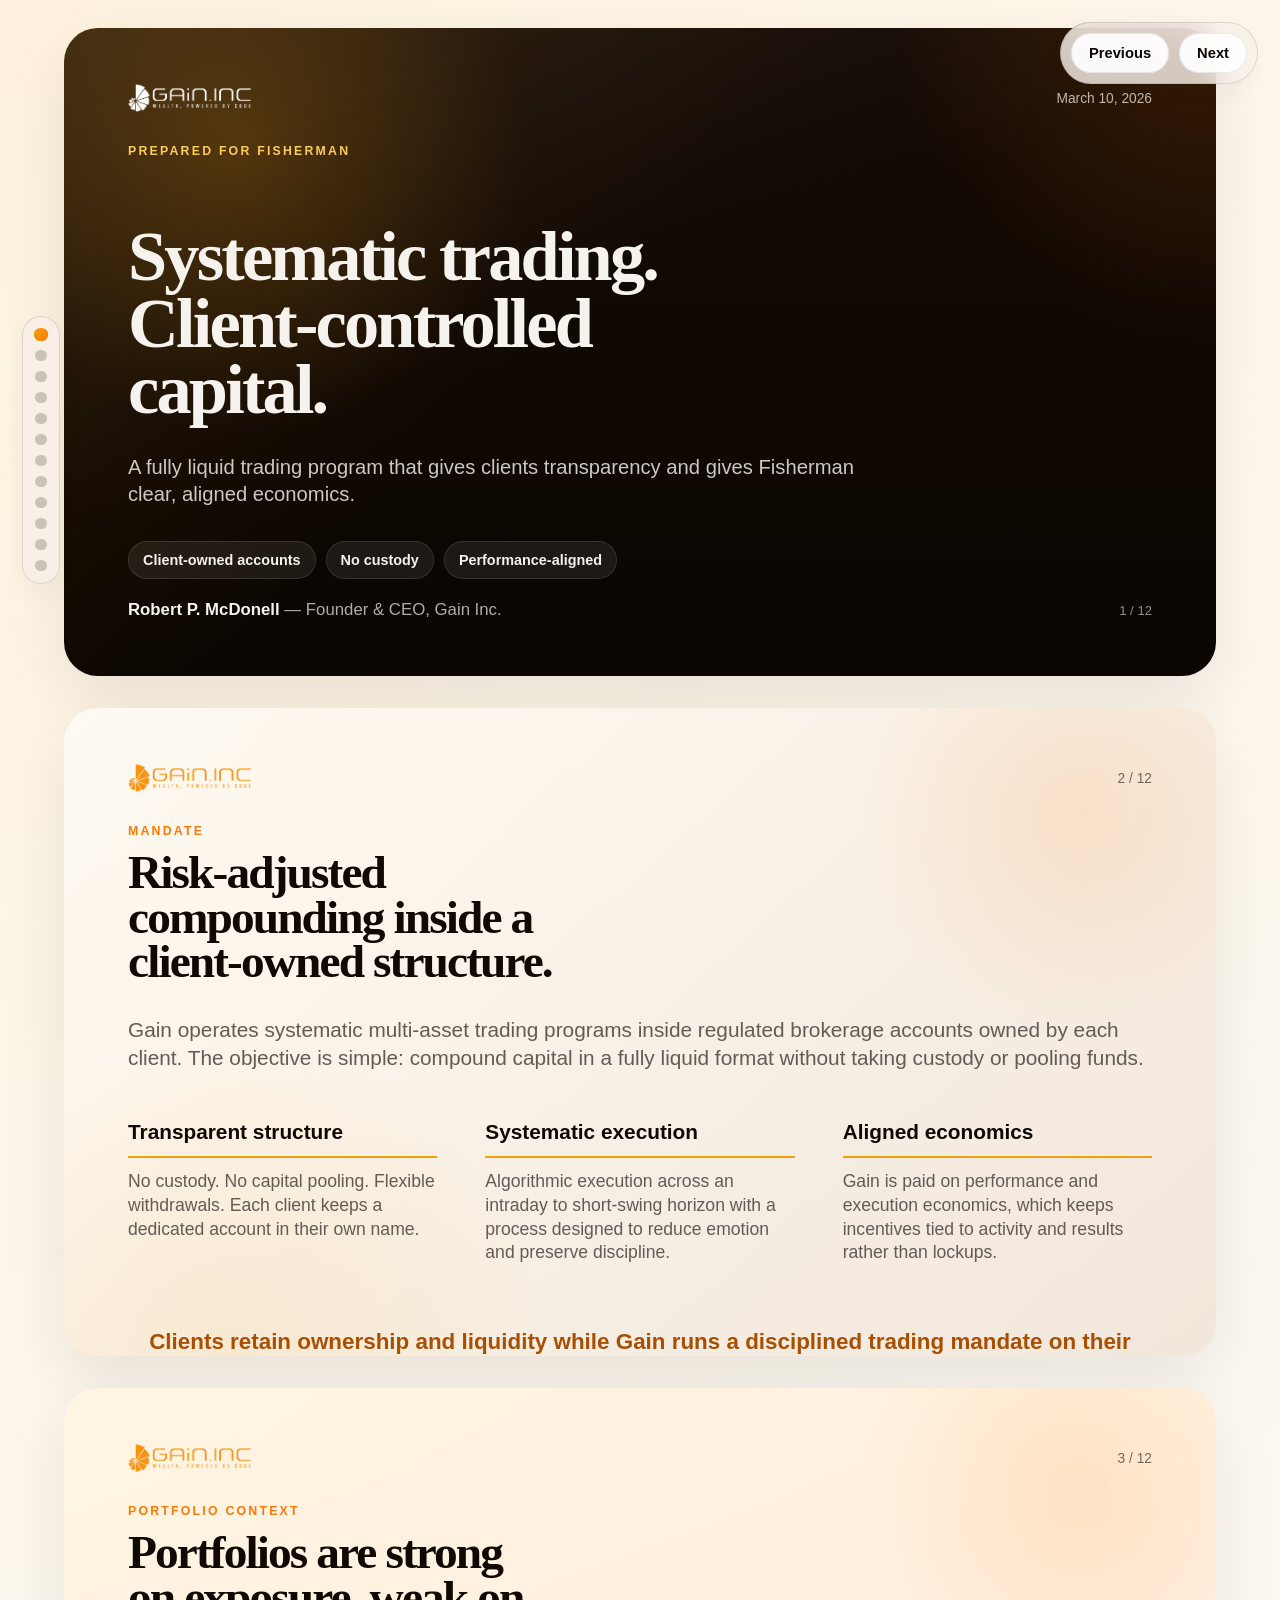
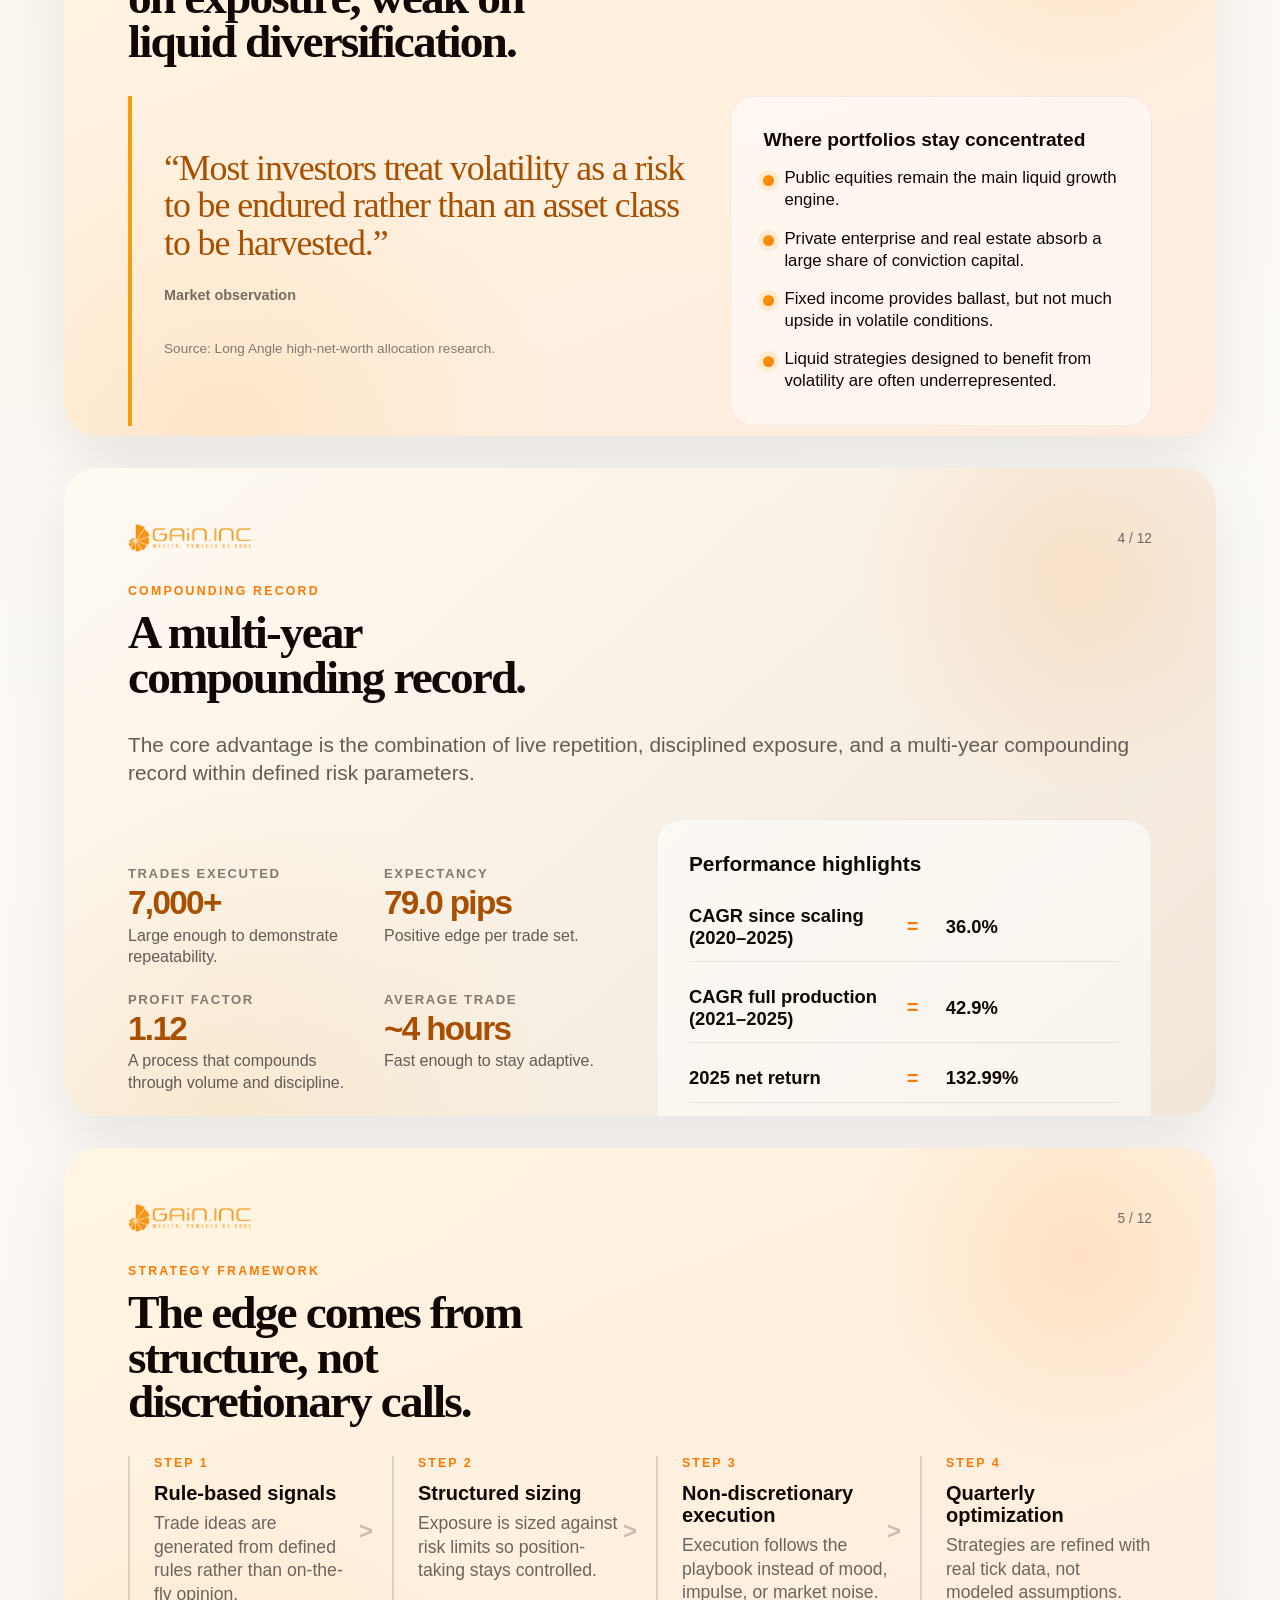
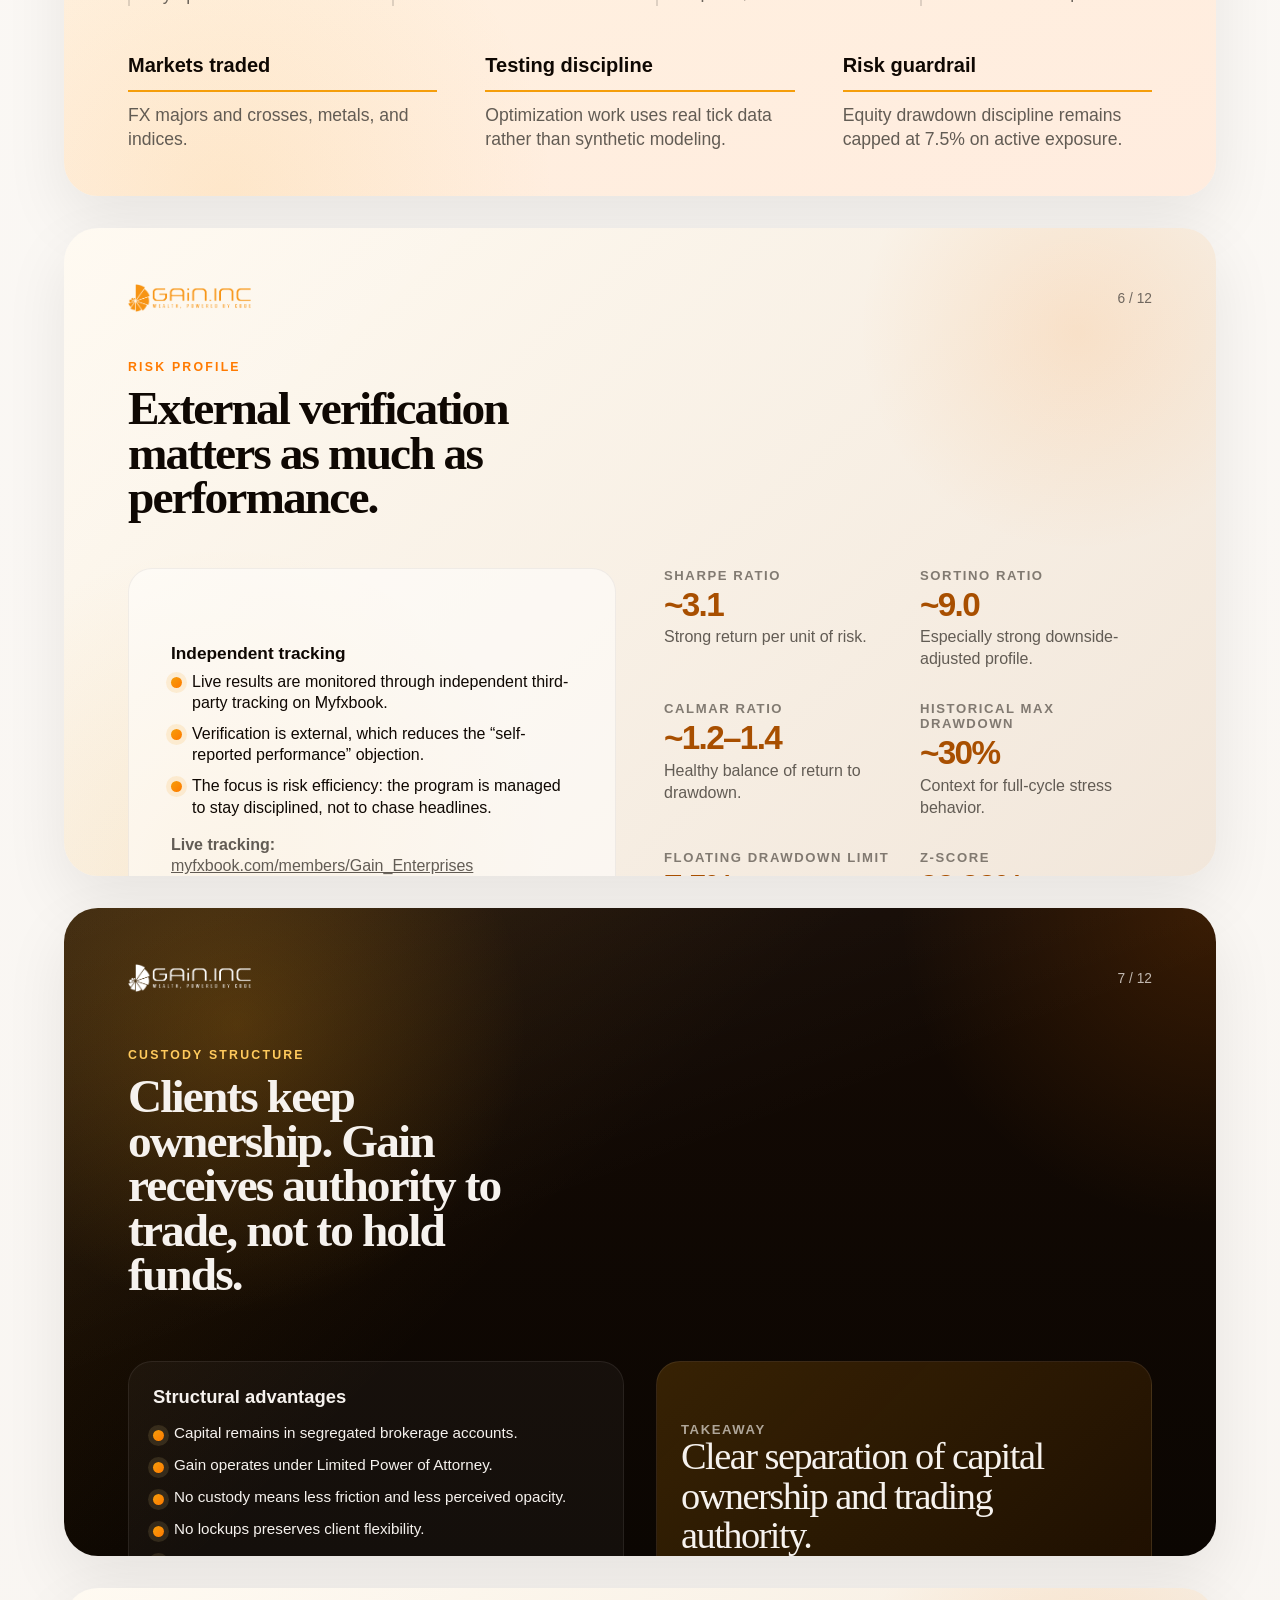
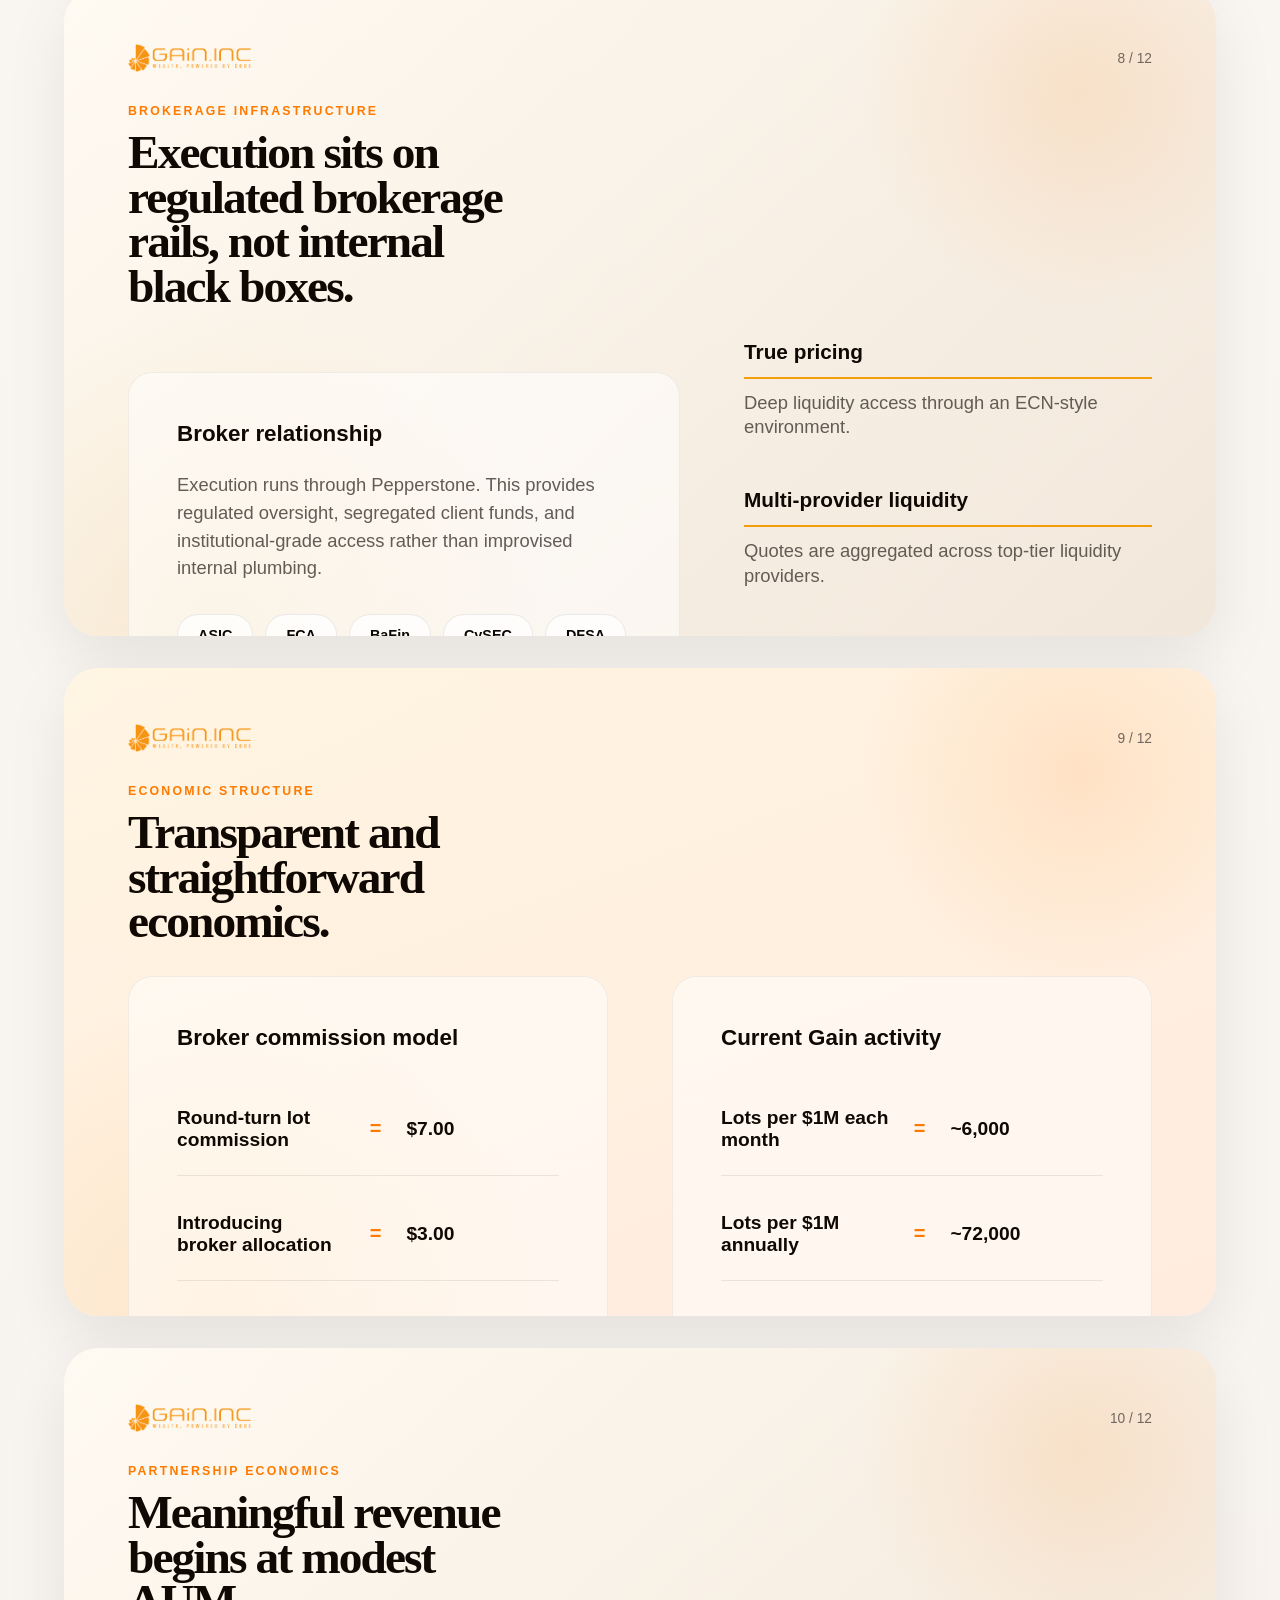
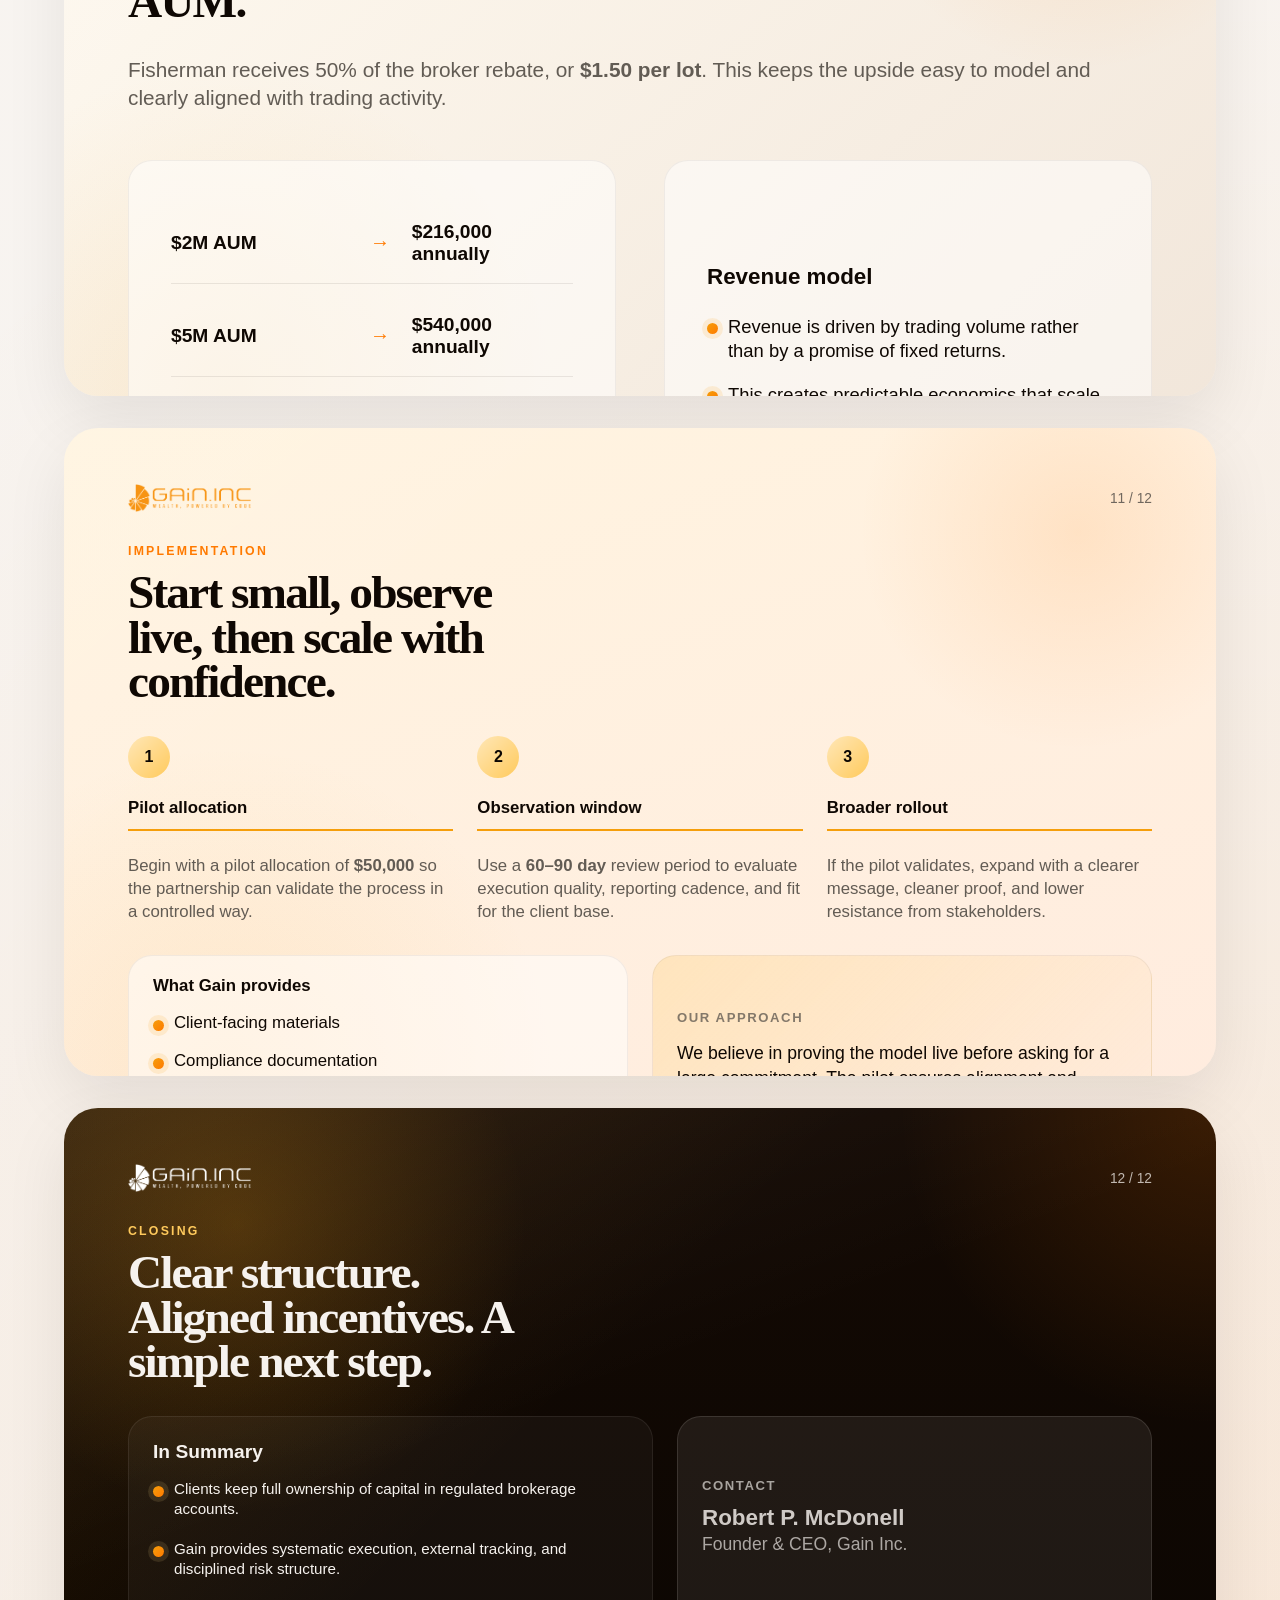
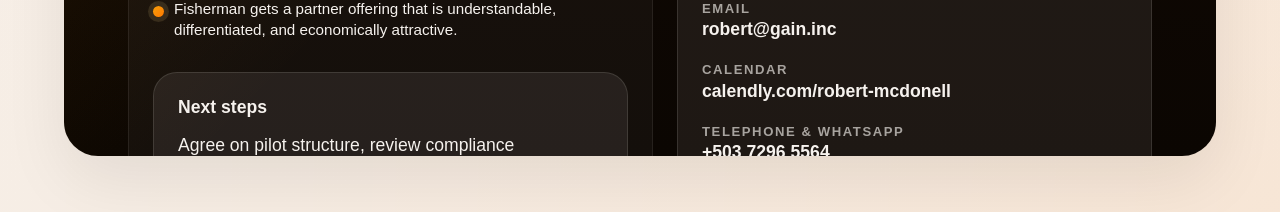
==== commit 20ad8d1f: "fixed minor things in served copy" ====
--- a/index.html
+++ b/index.html
@@ -1092,9 +1092,6 @@
       <button class="control-button secondary" type="button" id="next-slide">
         Next
       </button>
-      <button class="control-button" type="button" id="print-deck">
-        Print / Save PDF
-      </button>
     </div>
 
     <div
@@ -1109,12 +1106,12 @@
           <div class="slide-grid" style="display: flex; flex-direction: column">
             <div class="slide-header">
               <img
-                src="../logo/main_logo.png"
+                src="./logo/main_logo.png"
                 alt="Gain"
                 class="slide-logo logo-light"
               />
               <img
-                src="../logo/white_logo.png"
+                src="./logo/white_logo.png"
                 alt="Gain"
                 class="slide-logo logo-dark"
               />
@@ -1163,12 +1160,12 @@
           <div class="slide-grid">
             <div class="slide-header">
               <img
-                src="../logo/main_logo.png"
+                src="./logo/main_logo.png"
                 alt="Gain"
                 class="slide-logo logo-light"
               />
               <img
-                src="../logo/white_logo.png"
+                src="./logo/white_logo.png"
                 alt="Gain"
                 class="slide-logo logo-dark"
               />
@@ -1247,12 +1244,12 @@
           <div class="slide-grid">
             <div class="slide-header">
               <img
-                src="../logo/main_logo.png"
+                src="./logo/main_logo.png"
                 alt="Gain"
                 class="slide-logo logo-light"
               />
               <img
-                src="../logo/white_logo.png"
+                src="./logo/white_logo.png"
                 alt="Gain"
                 class="slide-logo logo-dark"
               />
@@ -1358,12 +1355,12 @@
           <div class="slide-grid pdf-dense">
             <div class="slide-header">
               <img
-                src="../logo/main_logo.png"
+                src="./logo/main_logo.png"
                 alt="Gain"
                 class="slide-logo logo-light"
               />
               <img
-                src="../logo/white_logo.png"
+                src="./logo/white_logo.png"
                 alt="Gain"
                 class="slide-logo logo-dark"
               />
@@ -1500,12 +1497,12 @@
           <div class="slide-grid pdf-dense">
             <div class="slide-header">
               <img
-                src="../logo/main_logo.png"
+                src="./logo/main_logo.png"
                 alt="Gain"
                 class="slide-logo logo-light"
               />
               <img
-                src="../logo/white_logo.png"
+                src="./logo/white_logo.png"
                 alt="Gain"
                 class="slide-logo logo-dark"
               />
@@ -1616,12 +1613,12 @@
           <div class="slide-grid pdf-dense">
             <div class="slide-header">
               <img
-                src="../logo/main_logo.png"
+                src="./logo/main_logo.png"
                 alt="Gain"
                 class="slide-logo logo-light"
               />
               <img
-                src="../logo/white_logo.png"
+                src="./logo/white_logo.png"
                 alt="Gain"
                 class="slide-logo logo-dark"
               />
@@ -1737,12 +1734,12 @@
           <div class="slide-grid">
             <div class="slide-header">
               <img
-                src="../logo/main_logo.png"
+                src="./logo/main_logo.png"
                 alt="Gain"
                 class="slide-logo logo-light"
               />
               <img
-                src="../logo/white_logo.png"
+                src="./logo/white_logo.png"
                 alt="Gain"
                 class="slide-logo logo-dark"
               />
@@ -1858,12 +1855,12 @@
           <div class="slide-grid">
             <div class="slide-header">
               <img
-                src="../logo/main_logo.png"
+                src="./logo/main_logo.png"
                 alt="Gain"
                 class="slide-logo logo-light"
               />
               <img
-                src="../logo/white_logo.png"
+                src="./logo/white_logo.png"
                 alt="Gain"
                 class="slide-logo logo-dark"
               />
@@ -1947,12 +1944,12 @@
           <div class="slide-grid">
             <div class="slide-header">
               <img
-                src="../logo/main_logo.png"
+                src="./logo/main_logo.png"
                 alt="Gain"
                 class="slide-logo logo-light"
               />
               <img
-                src="../logo/white_logo.png"
+                src="./logo/white_logo.png"
                 alt="Gain"
                 class="slide-logo logo-dark"
               />
@@ -2066,12 +2063,12 @@
           <div class="slide-grid">
             <div class="slide-header">
               <img
-                src="../logo/main_logo.png"
+                src="./logo/main_logo.png"
                 alt="Gain"
                 class="slide-logo logo-light"
               />
               <img
-                src="../logo/white_logo.png"
+                src="./logo/white_logo.png"
                 alt="Gain"
                 class="slide-logo logo-dark"
               />
@@ -2195,12 +2192,12 @@
           <div class="slide-grid">
             <div class="slide-header">
               <img
-                src="../logo/main_logo.png"
+                src="./logo/main_logo.png"
                 alt="Gain"
                 class="slide-logo logo-light"
               />
               <img
-                src="../logo/white_logo.png"
+                src="./logo/white_logo.png"
                 alt="Gain"
                 class="slide-logo logo-dark"
               />
@@ -2324,12 +2321,12 @@
           <div class="slide-grid">
             <div class="slide-header">
               <img
-                src="../logo/main_logo.png"
+                src="./logo/main_logo.png"
                 alt="Gain"
                 class="slide-logo logo-light"
               />
               <img
-                src="../logo/white_logo.png"
+                src="./logo/white_logo.png"
                 alt="Gain"
                 class="slide-logo logo-dark"
               />
@@ -2525,10 +2522,6 @@
         scrollToSlide(activeIndex + 1);
       });
 
-      document.getElementById("print-deck").addEventListener("click", () => {
-        window.print();
-      });
-
       window.addEventListener("keydown", (event) => {
         if (["ArrowRight", "ArrowDown", "PageDown", " "].includes(event.key)) {
           event.preventDefault();
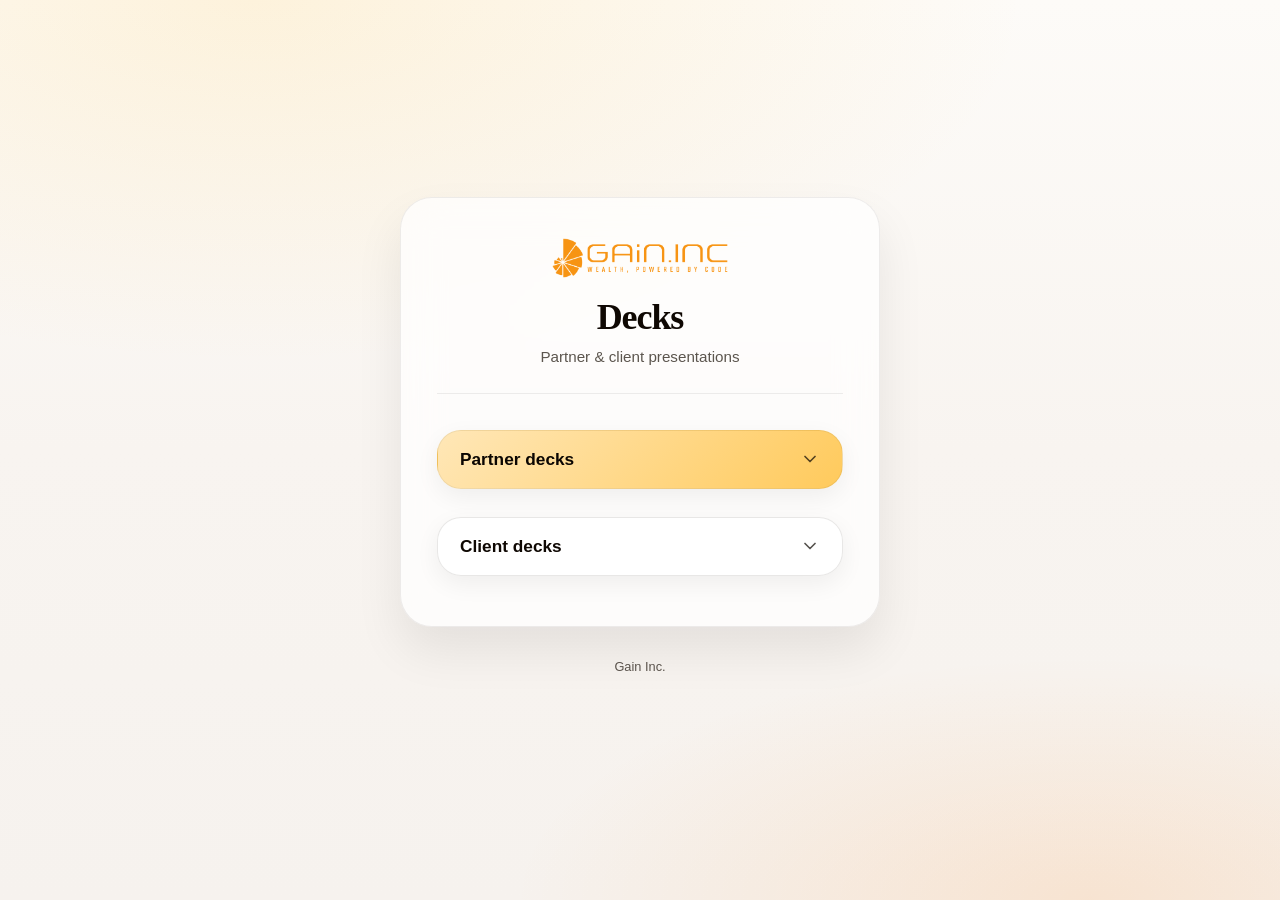
==== commit f44706ee: "Added generic Fisherman pitch and initial version of client-facing (beginner friendly) deck" ====
--- a/index.html
+++ b/index.html
@@ -3,41 +3,29 @@
   <head>
     <meta charset="UTF-8" />
     <meta name="viewport" content="width=device-width, initial-scale=1.0" />
-    <title>Gain x Fisherman Partner Deck</title>
+    <title>Gain — Decks</title>
     <style>
       :root {
         --primary-500: #f59e0b;
         --primary-700: #a86405;
         --accent-500: #ff7a00;
         --accent-700: #a84f00;
-        --secondary-0: #fdfbf8;
-        --secondary-50: #f8f1e9;
-        --secondary-100: #f1e5d8;
-        --secondary-200: #e9d8c5;
-        --secondary-300: #d8c3ae;
         --neutral-0: #f6f2ee;
         --neutral-200: #b8b1a9;
         --neutral-500: #5c554e;
         --neutral-700: #211b16;
         --neutral-900: #0f0803;
         --neutral-950: #0b0602;
-        --shadow-strong: 0 24px 64px rgba(17, 10, 3, 0.08);
-        --shadow-soft: 0 8px 24px rgba(17, 10, 3, 0.04);
-        --radius-xl: 34px;
+        --shadow-soft: 0 8px 24px rgba(17, 10, 3, 0.06);
+        --shadow-card: 0 24px 48px rgba(17, 10, 3, 0.08);
         --radius-lg: 24px;
-        --radius-md: 18px;
+        --radius-xl: 32px;
         --font-display: Georgia, "Times New Roman", serif;
         --font-body: "Trebuchet MS", "Gill Sans", "Segoe UI", sans-serif;
       }
 
       * {
         box-sizing: border-box;
-        -webkit-print-color-adjust: exact;
-        print-color-adjust: exact;
-      }
-
-      html {
-        scroll-behavior: smooth;
       }
 
       body {
@@ -45,2508 +33,301 @@
         font-family: var(--font-body);
         background:
           radial-gradient(
-            circle at top left,
-            rgba(255, 183, 51, 0.14),
-            transparent 28%
+            ellipse 120% 80% at 20% 0%,
+            rgba(255, 202, 92, 0.18),
+            transparent 50%
           ),
           radial-gradient(
-            circle at bottom right,
-            rgba(255, 122, 0, 0.1),
-            transparent 24%
+            ellipse 100% 60% at 85% 100%,
+            rgba(255, 122, 0, 0.12),
+            transparent 45%
           ),
-          linear-gradient(180deg, #fdfbf8 0%, #f6f2ee 100%);
+          linear-gradient(180deg, #fdfbf8 0%, #f8f4f0 50%, #f6f2ee 100%);
         color: var(--neutral-900);
-        overflow-x: hidden;
-      }
-
-      .shell {
         min-height: 100vh;
-        padding: 28px 28px 56px;
-      }
-
-      .controls {
-        position: fixed;
-        right: 22px;
-        top: 22px;
-        z-index: 20;
-        display: flex;
-        gap: 10px;
+        display: flex;
+        flex-direction: column;
         align-items: center;
-        padding: 10px;
-        background: rgba(248, 241, 233, 0.82);
-        border: 1px solid rgba(92, 85, 78, 0.18);
-        border-radius: 999px;
-        backdrop-filter: blur(12px);
-        box-shadow: var(--shadow-soft);
-      }
-
-      .control-button {
-        border: 0;
-        border-radius: 999px;
-        padding: 12px 18px;
+        justify-content: center;
+        padding: 32px 24px 48px;
+      }
+
+      .page-wrapper {
+        width: 100%;
+        max-width: 480px;
+      }
+
+      .card {
+        background: rgba(255, 255, 255, 0.72);
+        backdrop-filter: blur(20px);
+        -webkit-backdrop-filter: blur(20px);
+        border: 1px solid rgba(92, 85, 78, 0.1);
+        border-radius: var(--radius-xl);
+        padding: 40px 36px 36px;
+        box-shadow: var(--shadow-card);
+      }
+
+      .home-header {
+        text-align: center;
+        margin-bottom: 36px;
+        padding-bottom: 28px;
+        border-bottom: 1px solid rgba(92, 85, 78, 0.1);
+      }
+
+      .home-header img {
+        height: 40px;
+        width: auto;
+        object-fit: contain;
+        display: block;
+        margin: 0 auto;
+      }
+
+      .home-title {
+        font-family: var(--font-display);
+        font-size: clamp(1.75rem, 4vw, 2.25rem);
+        margin: 20px 0 0;
+        letter-spacing: -0.03em;
+        line-height: 1.1;
+        color: var(--neutral-900);
+      }
+
+      .home-subtitle {
+        margin: 10px 0 0;
+        font-size: 0.95rem;
+        color: var(--neutral-500);
+        font-weight: 500;
+      }
+
+      .nav {
+        display: flex;
+        flex-direction: column;
+        gap: 14px;
+      }
+
+      .nav-button {
+        display: flex;
+        align-items: center;
+        justify-content: space-between;
+        width: 100%;
+        padding: 18px 22px;
         font: inherit;
-        font-size: 0.92rem;
+        font-size: 1.08rem;
         font-weight: 700;
         color: var(--neutral-950);
         background: linear-gradient(135deg, #ffe7b7 0%, #ffca5c 100%);
+        border: 1px solid rgba(11, 6, 2, 0.06);
+        border-radius: var(--radius-lg);
         cursor: pointer;
-        transition:
-          transform 160ms ease,
-          box-shadow 160ms ease;
-        box-shadow: inset 0 0 0 1px rgba(11, 6, 2, 0.08);
-      }
-
-      .control-button.secondary {
-        background: rgba(255, 255, 255, 0.92);
-      }
-
-      .control-button:hover,
-      .control-button:focus-visible {
-        transform: translateY(-1px);
+        text-align: left;
+        text-decoration: none;
+        transition: transform 180ms ease, box-shadow 180ms ease, border-color 180ms ease;
         box-shadow: var(--shadow-soft);
+      }
+
+      .nav-button:hover,
+      .nav-button:focus-visible {
+        transform: translateY(-2px);
+        box-shadow: 0 14px 36px rgba(17, 10, 3, 0.1);
         outline: none;
       }
 
-      .progress {
-        position: fixed;
-        left: 22px;
-        top: 50%;
-        z-index: 20;
-        transform: translateY(-50%);
+      .nav-button .chevron {
+        flex-shrink: 0;
+        width: 20px;
+        height: 20px;
+        margin-left: 8px;
+        opacity: 0.7;
+        transition: transform 220ms ease;
+      }
+
+      .nav-button[aria-expanded="true"] .chevron {
+        transform: rotate(180deg);
+      }
+
+      .nav-button.secondary {
+        background: rgba(255, 255, 255, 0.95);
+        border: 1px solid rgba(92, 85, 78, 0.14);
+        color: var(--neutral-900);
+      }
+
+      .deck-list {
+        list-style: none;
+        margin: 0;
+        padding: 0;
+        display: grid;
+        grid-template-rows: 0fr;
+        transition: grid-template-rows 280ms ease, margin 280ms ease, opacity 200ms ease;
+        opacity: 0;
+      }
+
+      .deck-list.visible {
+        grid-template-rows: 1fr;
+        margin-top: 6px;
+        margin-bottom: 4px;
+        opacity: 1;
+      }
+
+      .deck-list-inner {
+        overflow: hidden;
+      }
+
+      .deck-list ul {
+        list-style: none;
+        margin: 0;
+        padding: 10px 0 4px;
         display: flex;
         flex-direction: column;
         gap: 10px;
-        padding: 12px;
-        background: rgba(248, 241, 233, 0.8);
-        border: 1px solid rgba(92, 85, 78, 0.18);
-        border-radius: 999px;
-        backdrop-filter: blur(12px);
-        box-shadow: var(--shadow-soft);
-      }
-
-      .progress-dot {
-        width: 11px;
-        height: 11px;
-        border: 0;
-        border-radius: 999px;
-        background: rgba(92, 85, 78, 0.3);
-        cursor: pointer;
-        transition:
-          transform 160ms ease,
-          background-color 160ms ease;
-      }
-
-      .progress-dot:hover,
-      .progress-dot:focus-visible {
-        transform: scale(1.18);
-        outline: none;
-      }
-
-      .progress-dot.active {
-        background: linear-gradient(
-          135deg,
-          var(--primary-500),
-          var(--accent-500)
-        );
-        transform: scale(1.2);
-      }
-
-      .deck {
-        display: flex;
-        flex-direction: column;
-        gap: 32px;
-        align-items: center;
-        margin: 0 auto;
-      }
-
-      .slide {
-        position: relative;
-        width: min(1500px, calc(100vw - 128px));
-        aspect-ratio: 16 / 9;
-        overflow: hidden;
-        border-radius: var(--radius-xl);
-        box-shadow: var(--shadow-strong);
-        scroll-snap-align: center;
-        isolation: isolate;
-        display: grid;
-        padding: 56px 64px;
-      }
-
-      .slide::before {
-        content: "";
-        position: absolute;
-        inset: 0;
-        pointer-events: none;
-        background:
-          linear-gradient(140deg, rgba(255, 255, 255, 0.08), transparent 32%),
-          radial-gradient(
-            circle at 88% 16%,
-            rgba(255, 122, 0, 0.12),
-            transparent 19%
-          ),
-          radial-gradient(
-            circle at 14% 100%,
-            rgba(245, 158, 11, 0.1),
-            transparent 28%
-          );
-        z-index: -1;
-      }
-
-      .theme-dark {
-        background:
-          linear-gradient(135deg, rgba(245, 158, 11, 0.11), transparent 44%),
-          linear-gradient(180deg, #140a04 0%, #0b0602 100%);
-        color: var(--neutral-0);
-      }
-
-      .theme-dark::before {
-        background:
-          radial-gradient(
-            circle at 15% 18%,
-            rgba(245, 158, 11, 0.2),
-            transparent 26%
-          ),
-          radial-gradient(
-            circle at 100% 0%,
-            rgba(255, 122, 0, 0.16),
-            transparent 24%
-          ),
-          linear-gradient(160deg, rgba(255, 255, 255, 0.06), transparent 45%);
-      }
-
-      .theme-light {
-        background:
-          linear-gradient(
-            135deg,
-            rgba(255, 250, 240, 0.92),
-            rgba(241, 229, 216, 0.88)
-          ),
-          linear-gradient(180deg, #fdfbf8 0%, #f6f2ee 100%);
-        color: var(--neutral-900);
-      }
-
-      .theme-amber {
-        background:
-          linear-gradient(
-            160deg,
-            rgba(255, 244, 224, 0.96),
-            rgba(255, 235, 221, 0.94)
-          ),
-          linear-gradient(180deg, #fff9ed 0%, #fdfbf8 100%);
-        color: var(--neutral-900);
-      }
-
-      .slide-grid {
-        display: flex;
-        flex-direction: column;
-        height: 100%;
-      }
-
-      .slide-header {
-        display: flex;
-        justify-content: space-between;
-        align-items: center;
-        gap: 24px;
-      }
-
-      .brand-lockup {
-        display: inline-flex;
+      }
+
+      .deck-list li {
+        margin: 0;
+      }
+
+      .deck-link {
+        display: flex;
         align-items: center;
         gap: 14px;
-      }
-
-      .brand-lockup img {
-        height: 28px;
-        width: auto;
-        object-fit: contain;
-      }
-      .slide-logo {
-        height: 28px;
-        width: auto;
-        object-fit: contain;
-      }
-      .theme-light .logo-dark,
-      .theme-amber .logo-dark {
-        display: none;
-      }
-      .theme-dark .logo-light {
-        display: none;
-      }
-      .slide-header {
-        display: flex;
-        justify-content: space-between;
-        align-items: center;
-        width: 100%;
-        margin-bottom: 32px;
-      }
-      .slide-content-header {
-        margin-bottom: 32px;
-      }
-
-      .eyebrow {
-        display: block;
-        margin-bottom: 12px;
-        text-transform: uppercase;
-        letter-spacing: 0.18em;
-        font-size: 0.77rem;
-        font-weight: 800;
-        color: var(--accent-500);
-      }
-
-      .theme-dark .eyebrow {
-        color: #ffca5c;
-      }
-
-      .date-stamp,
-      .slide-index {
-        font-size: 0.86rem;
-        color: rgba(92, 85, 78, 0.88);
-      }
-
-      .theme-dark .date-stamp,
-      .theme-dark .slide-index {
-        color: rgba(246, 242, 238, 0.74);
-      }
-
-      .hero-title,
-      .slide-title {
-        margin: 0;
-        font-family: var(--font-display);
-        line-height: 0.94;
-        letter-spacing: -0.04em;
-      }
-
-      .hero-title {
-        max-width: 11ch;
-        font-size: clamp(3.3rem, 5.5vw, 5.9rem);
-      }
-
-      .slide-title {
-        max-width: 18ch;
-        margin-top: 8px;
-        font-size: clamp(2.1rem, 3.7vw, 4.1rem);
-      }
-
-      .hero-subtitle,
-      .slide-subtitle {
-        margin: 0;
-        max-width: 68ch;
-        line-height: 1.35;
-        font-size: clamp(1rem, 1.58vw, 1.42rem);
-        color: rgba(92, 85, 78, 0.96);
-      }
-
-      .theme-dark .hero-subtitle,
-      .theme-dark .slide-subtitle {
-        color: rgba(246, 242, 238, 0.82);
-      }
-
-      .pills,
-      .tag-row {
-        display: flex;
-        flex-wrap: wrap;
-        gap: 10px;
-      }
-
-      .pill,
-      .tag {
-        display: inline-flex;
-        align-items: center;
-        gap: 8px;
-        padding: 10px 14px;
-        border-radius: 999px;
-        font-size: 0.9rem;
-        font-weight: 700;
-        border: 1px solid rgba(92, 85, 78, 0.12);
-        background: rgba(255, 255, 255, 0.78);
-        color: var(--neutral-950);
-      }
-
-      .theme-dark .pill,
-      .theme-dark .tag {
-        background: rgba(246, 242, 238, 0.08);
-        border-color: rgba(246, 242, 238, 0.12);
-        color: var(--neutral-0);
-      }
-
-      .accent-card,
-      .panel {
-        border-radius: var(--radius-lg);
-        border: 1px solid rgba(92, 85, 78, 0.08);
-        background: rgba(255, 255, 255, 0.5);
-      }
-      .point-card,
-      .timeline-step {
-        background: transparent;
-      }
-      .metric-card,
-      .quote-card {
-        background: transparent;
-        border: none;
-        box-shadow: none;
-      }
-
-      .theme-dark .accent-card,
-      .theme-dark .panel {
-        background: rgba(246, 242, 238, 0.04);
-        border-color: rgba(246, 242, 238, 0.08);
-      }
-      .theme-dark .point-card,
-      .theme-dark .timeline-step {
-        background: transparent;
-      }
-
-      .accent-card {
-        padding: 18px 20px;
-        background: linear-gradient(
-          135deg,
-          rgba(255, 202, 92, 0.26),
-          rgba(255, 235, 221, 0.72)
-        );
-      }
-
-      .theme-dark .accent-card {
-        background: linear-gradient(
-          135deg,
-          rgba(245, 158, 11, 0.18),
-          rgba(255, 122, 0, 0.08)
-        );
-      }
-
-      .grid-2,
-      .grid-3,
-      .grid-4,
-      .metric-grid {
-        display: grid;
-        gap: 24px;
-      }
-
-      .grid-2 {
-        grid-template-columns: repeat(2, minmax(0, 1fr));
-      }
-
-      .grid-3 {
-        grid-template-columns: repeat(3, minmax(0, 1fr));
-      }
-
-      .grid-4 {
-        grid-template-columns: repeat(4, minmax(0, 1fr));
-      }
-      .metric-grid {
-        grid-template-columns: repeat(2, minmax(0, 1fr));
-        gap: 32px 24px;
-      }
-
-      .grid-1 {
-        display: grid;
-        gap: 24px;
-      }
-
-      .panel {
-        padding: 36px;
-      }
-      .point-card,
-      .metric-card,
-      .timeline-step {
-        padding: 0;
-      }
-      .quote-card {
-        padding: 0;
-      }
-
-      .point-card h3,
-      .timeline-step h3 {
-        margin: 0 0 12px;
-        padding-bottom: 12px;
-        border-bottom: 2px solid var(--primary-500);
-        font-size: 1.08rem;
-        line-height: 1.18;
-      }
-      .panel h3 {
-        margin: 0 0 8px;
-        font-size: 1.08rem;
-        line-height: 1.18;
-      }
-
-      .point-card p,
-      .panel p,
-      .timeline-step p,
-      .mini-list,
-      .metric-caption {
-        margin: 0;
-        line-height: 1.35;
-        color: rgba(92, 85, 78, 0.96);
-      }
-
-      .theme-dark .point-card p,
-      .theme-dark .panel p,
-      .theme-dark .timeline-step p,
-      .theme-dark .mini-list,
-      .theme-dark .metric-caption {
-        color: rgba(246, 242, 238, 0.78);
-      }
-
-      .metric-card {
-        display: grid;
-        gap: 6px;
-        align-content: start;
-      }
-
-      .metric-value {
-        margin: 0;
-        font-size: clamp(1.6rem, 2.6vw, 2.6rem);
-        line-height: 0.95;
-        letter-spacing: -0.05em;
-        font-weight: 900;
-        color: var(--accent-700);
-      }
-
-      .theme-dark .metric-value {
-        color: #ffd98a;
-      }
-
-      .metric-label {
-        margin: 0;
-        font-size: 0.82rem;
+        padding: 16px 20px;
+        background: rgba(255, 255, 255, 0.9);
+        border: 1px solid rgba(92, 85, 78, 0.1);
+        border-radius: 18px;
+        color: var(--neutral-900);
+        text-decoration: none;
+        font-weight: 600;
+        font-size: 1rem;
+        transition: background 180ms ease, border-color 180ms ease, transform 160ms ease;
+      }
+
+      .deck-link:hover,
+      .deck-link:focus-visible {
+        background: rgba(255, 250, 240, 0.98);
+        border-color: rgba(255, 122, 0, 0.35);
+        transform: translateX(4px);
+        outline: none;
+      }
+
+      .deck-link .pin {
+        flex-shrink: 0;
+        font-size: 0.7rem;
         text-transform: uppercase;
         letter-spacing: 0.12em;
+        color: var(--accent-700);
         font-weight: 800;
-        color: rgba(92, 85, 78, 0.76);
-      }
-
-      .theme-dark .metric-label {
-        color: rgba(246, 242, 238, 0.64);
-      }
-
-      .quote-card {
-        display: grid;
-        gap: 24px;
-        align-content: center;
-        padding: 0;
-        background: transparent;
-        border-left: 4px solid var(--primary-500);
-        padding-left: 32px;
-      }
-
-      .quote-card blockquote {
-        margin: 0;
-        font-family: var(--font-display);
-        font-size: clamp(2rem, 3.2vw, 3.2rem);
-        line-height: 1.05;
-        letter-spacing: -0.03em;
-        color: var(--accent-700);
-      }
-      .theme-dark .quote-card blockquote {
-        color: #ffd98a;
-      }
-
-      .quote-card cite {
-        font-style: normal;
-        font-weight: 700;
-        color: rgba(92, 85, 78, 0.84);
-      }
-
-      .quote-card .source {
-        font-size: 0.85rem;
-        line-height: 1.3;
-        color: rgba(92, 85, 78, 0.76);
-      }
-
-      .check-list,
-      .simple-list {
-        display: grid;
-        gap: 10px;
-        margin: 0;
-        padding: 0;
-        list-style: none;
-      }
-
-      .check-list li,
-      .simple-list li {
-        display: grid;
-        grid-template-columns: auto 1fr;
-        gap: 10px;
-        align-items: start;
-        line-height: 1.32;
-      }
-
-      .bullet {
-        width: 11px;
-        height: 11px;
-        border-radius: 999px;
-        margin-top: 0.35em;
-        background: linear-gradient(
-          135deg,
-          var(--primary-500),
-          var(--accent-500)
-        );
-        box-shadow: 0 0 0 5px rgba(245, 158, 11, 0.13);
-      }
-
-      .theme-dark .bullet {
-        box-shadow: 0 0 0 5px rgba(255, 217, 138, 0.12);
-      }
-
-      .split-highlight {
-        display: grid;
-        grid-template-columns: minmax(0, 1.15fr) minmax(0, 0.85fr);
-        gap: 32px;
-        align-items: stretch;
-      }
-
-      .process-flow {
-        display: grid;
-        grid-template-columns: repeat(4, minmax(0, 1fr));
-        gap: 16px;
-        align-items: stretch;
-      }
-
-      .flow-step {
-        position: relative;
-        padding: 0;
-        background: transparent;
-        border: none;
-        border-left: 2px solid rgba(92, 85, 78, 0.2);
-        padding-left: 24px;
-      }
-
-      .theme-dark .flow-step {
-        background: transparent;
-        border-left-color: rgba(246, 242, 238, 0.2);
-      }
-
-      .flow-step::after {
-        content: ">";
-        position: absolute;
-        right: -13px;
-        top: 50%;
-        transform: translateY(-50%);
-        font-size: 1.5rem;
-        font-weight: 900;
-        color: rgba(92, 85, 78, 0.32);
-      }
-
-      .theme-dark .flow-step::after {
-        color: rgba(246, 242, 238, 0.26);
-      }
-
-      .flow-step:last-child::after {
-        display: none;
-      }
-
-      .flow-number {
-        margin: 0 0 12px;
-        font-size: 0.78rem;
-        text-transform: uppercase;
-        letter-spacing: 0.16em;
-        font-weight: 800;
+      }
+
+      .deck-link .label {
+        flex-grow: 1;
+      }
+
+      .deck-link .arrow {
+        flex-shrink: 0;
+        color: var(--neutral-200);
+        font-size: 0.9rem;
+        transition: color 160ms ease, transform 160ms ease;
+      }
+
+      .deck-link:hover .arrow {
         color: var(--accent-500);
-      }
-
-      .flow-title {
-        margin: 0 0 8px;
-        font-size: 1.12rem;
-        line-height: 1.12;
-      }
-
-      .flow-copy {
-        margin: 0;
-        line-height: 1.34;
-        color: rgba(92, 85, 78, 0.9);
-      }
-
-      .theme-dark .flow-copy {
-        color: rgba(246, 242, 238, 0.76);
-      }
-
-      .ratio-strip,
-      .support-strip,
-      .cta-strip {
-        display: grid;
-        gap: 14px;
-        padding: 18px 20px;
-        border-radius: var(--radius-lg);
-        background: rgba(255, 255, 255, 0.72);
-        border: 1px solid rgba(92, 85, 78, 0.12);
-      }
-
-      .theme-dark .ratio-strip,
-      .theme-dark .support-strip,
-      .theme-dark .cta-strip {
-        background: rgba(246, 242, 238, 0.08);
-        border-color: rgba(246, 242, 238, 0.12);
-      }
-
-      .ratio-strip strong,
-      .support-strip strong,
-      .cta-strip strong {
-        display: block;
-        font-size: 1.05rem;
-        margin-bottom: 3px;
-      }
-
-      .economics-table {
-        display: grid;
-        gap: 12px;
-      }
-
-      .economics-row {
-        display: grid;
-        grid-template-columns: 1.1fr 0.22fr 1fr;
-        align-items: center;
-        gap: 14px;
-        padding: 16px 0;
-        border-bottom: 1px solid rgba(92, 85, 78, 0.12);
-        font-size: 1.08rem;
-        font-weight: 700;
-        background: transparent;
-        border-radius: 0;
-      }
-      .economics-row:last-child {
-        border-bottom: none;
-      }
-
-      .theme-dark .economics-row {
-        background: transparent;
-        border-bottom-color: rgba(246, 242, 238, 0.12);
-      }
-
-      .arrow-cell {
+        transform: translateX(2px);
+      }
+
+      .footer {
+        margin-top: 32px;
         text-align: center;
-        color: var(--accent-500);
-        font-size: 1.25rem;
-        font-weight: 900;
-      }
-
-      .timeline {
-        display: grid;
-        grid-template-columns: repeat(3, minmax(0, 1fr));
-        gap: 24px;
-      }
-
-      .timeline-step {
-        display: grid;
-        gap: 12px;
-        align-content: start;
-      }
-
-      .timeline-badge {
-        display: inline-flex;
-        align-items: center;
-        justify-content: center;
-        width: 42px;
-        height: 42px;
-        border-radius: 999px;
-        font-weight: 900;
-        color: var(--neutral-950);
-        background: linear-gradient(135deg, #ffe7b7, #ffca5c);
-      }
-
-      .theme-dark .timeline-badge {
-        background: linear-gradient(135deg, #ffd98a, #ffb633);
-      }
-
-      .closing-grid {
-        display: grid;
-        grid-template-columns: minmax(0, 1.05fr) minmax(0, 0.95fr);
-        gap: 32px;
-        align-items: stretch;
-      }
-
-      .contact-card {
-        display: grid;
-        gap: 12px;
-        padding: 24px;
-        border-radius: var(--radius-lg);
-        background: rgba(246, 242, 238, 0.08);
-        border: 1px solid rgba(246, 242, 238, 0.12);
-      }
-
-      .contact-card p {
-        margin: 0;
-        line-height: 1.35;
-        color: rgba(246, 242, 238, 0.82);
-      }
-
-      .contact-value {
-        font-size: 1.18rem;
-        font-weight: 700;
-        color: var(--neutral-0);
-      }
-
-      .footer-note {
-        display: flex;
-        justify-content: space-between;
-        align-items: center;
-        gap: 24px;
-        margin-top: auto;
-        font-size: 0.82rem;
-        color: rgba(92, 85, 78, 0.74);
-      }
-
-      .theme-dark .footer-note {
-        color: rgba(246, 242, 238, 0.58);
-      }
-
-      .hero-layout {
-        display: grid;
-        grid-template-columns: minmax(0, 1.1fr) minmax(320px, 0.9fr);
-        gap: 28px;
-        align-items: end;
-        height: 100%;
-      }
-
-      .hero-panel {
-        display: grid;
-        gap: 24px;
-        align-content: end;
-      }
-
-      .hero-side {
-        display: grid;
-        gap: 24px;
-        align-content: stretch;
-      }
-
-      .hero-side .panel {
-        min-height: 0;
-      }
-
-      .hero-side .panel strong {
-        display: block;
-        margin-bottom: 8px;
-        font-size: 0.92rem;
-        text-transform: uppercase;
-        letter-spacing: 0.12em;
-        color: var(--accent-500);
-      }
-
-      .theme-dark .hero-side .panel strong {
-        color: #ffd98a;
-      }
-
-      .hero-side .panel p {
-        font-size: 1.12rem;
-      }
-
-      .large-number {
-        font-size: clamp(2.5rem, 4vw, 4.4rem);
-        line-height: 0.9;
-        letter-spacing: -0.06em;
-        font-weight: 900;
-        color: var(--accent-500);
-        margin: 0;
-      }
-
-      .theme-dark .large-number {
-        color: #ffd98a;
-      }
-
-      .muted {
-        color: rgba(92, 85, 78, 0.76);
-      }
-
-      .theme-dark .muted {
-        color: rgba(246, 242, 238, 0.66);
-      }
-
-      .wide {
-        max-width: none;
-      }
-
-      a {
-        color: inherit;
-        text-decoration: none;
-      }
-
-      @media (max-width: 1200px) {
-        .shell {
-          padding: 80px 18px 36px;
-        }
-
-        .slide {
-          width: calc(100vw - 36px);
-          aspect-ratio: auto;
-          padding: 30px 24px;
-        }
-
-        .slide-header,
-        .brand-lockup {
-          align-items: flex-start;
-        }
-
-        .slide-header {
-          flex-direction: column;
-        }
-
-        .grid-4,
-        .metric-grid,
-        .process-flow,
-        .timeline,
-        .grid-3,
-        .hero-layout,
-        .split-highlight,
-        .closing-grid {
-          grid-template-columns: 1fr;
-        }
-
-        .grid-2 {
-          grid-template-columns: 1fr;
-        }
-
-        .controls,
-        .progress {
-          transform: none;
-        }
-
-        .progress {
-          top: auto;
-          bottom: 18px;
-          left: 18px;
-          right: 18px;
-          flex-direction: row;
-          justify-content: center;
-        }
-
-        .controls {
-          right: 18px;
-          left: 18px;
-          justify-content: space-between;
-        }
-
-        .flow-step::after {
-          display: none;
-        }
-      }
-
-      @media print {
-        @page {
-          size: 16in 9in;
-          margin: 0;
-        }
-
-        html,
-        body {
-          width: 16in;
-          margin: 0;
-          padding: 0;
-          background: white;
-          overflow: visible;
-        }
-
-        .shell {
-          min-height: 0;
-          padding: 0;
-        }
-
-        .deck {
-          gap: 0;
-        }
-
-        .slide {
-          width: 16in;
-          height: 9in;
-          min-height: 0;
-          aspect-ratio: auto;
-          border-radius: 0;
-          margin: 0;
-          padding: 0.42in 0.48in;
-          box-shadow: none;
-          break-after: page;
-          page-break-after: always;
-        }
-
-        .slide:last-child {
-          break-after: auto;
-          page-break-after: auto;
-        }
-
-        .controls,
-        .progress,
-        .no-print {
-          display: none !important;
-        }
-
-        * {
-          box-shadow: none !important;
-          text-shadow: none !important;
-          backdrop-filter: none !important;
-          -webkit-backdrop-filter: none !important;
-        }
-
-        .slide::before,
-        .flow-step::after {
-          display: none !important;
-        }
-
-        .slide-title {
-          font-size: 2.65rem;
-        }
-
-        .hero-title {
-          font-size: 4rem;
-        }
-
-        .hero-subtitle,
-        .slide-subtitle {
-          font-size: 1.1rem;
-        }
-
-        .metric-value {
-          font-size: 2rem;
-        }
-
-        .pdf-dense {
-          transform: scale(0.97);
-          transform-origin: top left;
-          width: calc(100% / 0.97);
-        }
-
-        /* Prevent grid collapsing in print */
-        .grid-2 {
-          grid-template-columns: repeat(2, minmax(0, 1fr)) !important;
-        }
-        .grid-3 {
-          grid-template-columns: repeat(3, minmax(0, 1fr)) !important;
-        }
-        .grid-4,
-        .process-flow {
-          grid-template-columns: repeat(4, minmax(0, 1fr)) !important;
-        }
-        .metric-grid {
-          grid-template-columns: repeat(2, minmax(0, 1fr)) !important;
-        }
-        .hero-layout {
-          grid-template-columns: minmax(0, 1.1fr) minmax(320px, 0.9fr) !important;
-        }
-        .split-highlight {
-          grid-template-columns: minmax(0, 1.15fr) minmax(0, 0.85fr) !important;
-        }
-        .closing-grid {
-          grid-template-columns: minmax(0, 1.05fr) minmax(0, 0.95fr) !important;
-        }
-        .timeline {
-          grid-template-columns: repeat(3, minmax(0, 1fr)) !important;
-        }
-
-        /* Simplify glassmorphism to solid colors for PDF performance */
-        .accent-card,
-        .panel,
-        .ratio-strip,
-        .support-strip,
-        .cta-strip,
-        .contact-card {
-          background: white !important;
-          border: 1px solid rgba(92, 85, 78, 0.2) !important;
-        }
-
-        .theme-dark .accent-card,
-        .theme-dark .panel,
-        .theme-dark .ratio-strip,
-        .theme-dark .support-strip,
-        .theme-dark .cta-strip,
-        .theme-dark .contact-card {
-          background: #140a04 !important;
-          border: 1px solid rgba(246, 242, 238, 0.2) !important;
-        }
-
-        .timeline-badge {
-          background: #ffe7b7 !important;
-        }
-        .theme-dark .timeline-badge {
-          background: #ffd98a !important;
-        }
-        .bullet {
-          background: var(--primary-500) !important;
-        }
-      }
-
-      .pdf-export-mode {
-        background: white !important;
-      }
-
-      .pdf-export-mode .slide::before,
-      .pdf-export-mode .controls,
-      .pdf-export-mode .progress {
-        display: none !important;
-      }
-
-      .pdf-export-mode .theme-dark {
-        background: #0b0602 !important;
-      }
-
-      .pdf-export-mode .theme-light {
-        background: #fdfbf8 !important;
-      }
-
-      .pdf-export-mode .theme-amber {
-        background: #fff9ed !important;
+        font-size: 0.8rem;
+        color: var(--neutral-500);
       }
     </style>
   </head>
   <body>
-    <div class="controls no-print">
-      <button class="control-button secondary" type="button" id="prev-slide">
-        Previous
-      </button>
-      <button class="control-button secondary" type="button" id="next-slide">
-        Next
-      </button>
-    </div>
-
-    <div
-      class="progress no-print"
-      id="progress-nav"
-      aria-label="Slide progress"
-    ></div>
-
-    <div class="shell">
-      <main class="deck" id="deck">
-        <section class="slide theme-dark" id="slide-1" data-title="Cover">
-          <div class="slide-grid" style="display: flex; flex-direction: column">
-            <div class="slide-header">
-              <img
-                src="./logo/main_logo.png"
-                alt="Gain"
-                class="slide-logo logo-light"
-              />
-              <img
-                src="./logo/white_logo.png"
-                alt="Gain"
-                class="slide-logo logo-dark"
-              />
-              <span class="date-stamp">March 10, 2026</span>
-            </div>
-            <div class="slide-content-header">
-              <div class="eyebrow">Prepared for Fisherman</div>
-            </div>
-
-            <div
-              style="
-                display: flex;
-                flex-direction: column;
-                justify-content: center;
-                flex-grow: 1;
-                gap: 32px;
-              "
-            >
-              <h1 class="hero-title" style="max-width: 16ch">
-                Systematic trading. Client-controlled capital.
-              </h1>
-              <p class="hero-subtitle">
-                A fully liquid trading program that gives clients transparency
-                and gives Fisherman clear, aligned economics.
-              </p>
-              <div class="pills">
-                <span class="pill">Client-owned accounts</span>
-                <span class="pill">No custody</span>
-                <span class="pill">Performance-aligned</span>
-              </div>
-            </div>
-
-            <div class="footer-note" style="margin-top: auto">
-              <div style="font-size: 1.05rem; color: var(--neutral-0)">
-                <strong>Robert P. McDonell</strong>
-                <span style="opacity: 0.7; font-weight: normal"
-                  >&mdash; Founder &amp; CEO, Gain Inc.</span
-                >
-              </div>
-              <span>1 / 12</span>
+    <div class="page-wrapper">
+      <div class="card">
+        <header class="home-header">
+          <img src="./logo/main_logo.png" alt="Gain" />
+          <h1 class="home-title">Decks</h1>
+          <p class="home-subtitle">Partner & client presentations</p>
+        </header>
+
+        <nav class="nav">
+          <button
+            type="button"
+            class="nav-button"
+            id="partner-decks-toggle"
+            aria-expanded="false"
+            aria-controls="partner-deck-list"
+          >
+            <span>Partner decks</span>
+            <svg class="chevron" viewBox="0 0 24 24" fill="none" stroke="currentColor" stroke-width="2" stroke-linecap="round" stroke-linejoin="round" aria-hidden="true">
+              <polyline points="6 9 12 15 18 9"></polyline>
+            </svg>
+          </button>
+          <div class="deck-list" id="partner-deck-list" aria-label="Available partner decks">
+            <div class="deck-list-inner">
+              <ul role="list">
+                <li>
+                  <a href="partner-deck.html" class="deck-link">
+                    <span class="pin">Pinned</span>
+                    <span class="label">Partner deck (overview)</span>
+                    <span class="arrow" aria-hidden="true">→</span>
+                  </a>
+                </li>
+                <li>
+                  <a href="fisherman-deck.html" class="deck-link">
+                    <span class="label">Gain × Fisherman</span>
+                    <span class="arrow" aria-hidden="true">→</span>
+                  </a>
+                </li>
+              </ul>
             </div>
           </div>
-        </section>
-
-        <section class="slide theme-light" id="slide-2" data-title="Mandate">
-          <div class="slide-grid">
-            <div class="slide-header">
-              <img
-                src="./logo/main_logo.png"
-                alt="Gain"
-                class="slide-logo logo-light"
-              />
-              <img
-                src="./logo/white_logo.png"
-                alt="Gain"
-                class="slide-logo logo-dark"
-              />
-              <span class="slide-index">2 / 12</span>
-            </div>
-            <div class="slide-content-header">
-              <div class="eyebrow">Mandate</div>
-              <h2 class="slide-title">
-                Risk-adjusted compounding inside a client-owned structure.
-              </h2>
-            </div>
-
-            <div
-              style="
-                flex-grow: 1;
-                display: flex;
-                flex-direction: column;
-                justify-content: center;
-                gap: 48px;
-              "
-            >
-              <p class="slide-subtitle wide" style="font-size: 1.3rem">
-                Gain operates systematic multi-asset trading programs inside
-                regulated brokerage accounts owned by each client. The objective
-                is simple: compound capital in a fully liquid format without
-                taking custody or pooling funds.
-              </p>
-
-              <div class="grid-3" style="gap: 48px">
-                <article class="point-card">
-                  <h3 style="font-size: 1.3rem">Transparent structure</h3>
-                  <p style="font-size: 1.1rem">
-                    No custody. No capital pooling. Flexible withdrawals. Each
-                    client keeps a dedicated account in their own name.
-                  </p>
-                </article>
-                <article class="point-card">
-                  <h3 style="font-size: 1.3rem">Systematic execution</h3>
-                  <p style="font-size: 1.1rem">
-                    Algorithmic execution across an intraday to short-swing
-                    horizon with a process designed to reduce emotion and
-                    preserve discipline.
-                  </p>
-                </article>
-                <article class="point-card">
-                  <h3 style="font-size: 1.3rem">Aligned economics</h3>
-                  <p style="font-size: 1.1rem">
-                    Gain is paid on performance and execution economics, which
-                    keeps incentives tied to activity and results rather than
-                    lockups.
-                  </p>
-                </article>
-              </div>
-
-              <div
-                style="
-                  font-size: 1.4rem;
-                  font-weight: 700;
-                  color: var(--accent-700);
-                  text-align: center;
-                  margin-top: 16px;
-                "
-              >
-                Clients retain ownership and liquidity while Gain runs a
-                disciplined trading mandate on their behalf.
-              </div>
+
+          <button
+            type="button"
+            class="nav-button secondary"
+            id="client-decks-toggle"
+            aria-expanded="false"
+            aria-controls="client-deck-list"
+          >
+            <span>Client decks</span>
+            <svg class="chevron" viewBox="0 0 24 24" fill="none" stroke="currentColor" stroke-width="2" stroke-linecap="round" stroke-linejoin="round" aria-hidden="true">
+              <polyline points="6 9 12 15 18 9"></polyline>
+            </svg>
+          </button>
+          <div class="deck-list" id="client-deck-list" aria-label="Available client decks">
+            <div class="deck-list-inner">
+              <ul role="list">
+                <li>
+                  <a href="client-deck.html" class="deck-link">
+                    <span class="pin">Pinned</span>
+                    <span class="label">Client deck (overview)</span>
+                    <span class="arrow" aria-hidden="true">→</span>
+                  </a>
+                </li>
+              </ul>
             </div>
           </div>
-        </section>
-
-        <section
-          class="slide theme-amber"
-          id="slide-3"
-          data-title="Portfolio Context"
-        >
-          <div class="slide-grid">
-            <div class="slide-header">
-              <img
-                src="./logo/main_logo.png"
-                alt="Gain"
-                class="slide-logo logo-light"
-              />
-              <img
-                src="./logo/white_logo.png"
-                alt="Gain"
-                class="slide-logo logo-dark"
-              />
-              <span class="slide-index">3 / 12</span>
-            </div>
-            <div class="slide-content-header">
-              <div class="eyebrow">Portfolio Context</div>
-              <h2 class="slide-title">
-                Portfolios are strong on exposure, weak on liquid
-                diversification.
-              </h2>
-            </div>
-
-            <div
-              style="
-                flex-grow: 1;
-                display: flex;
-                flex-direction: column;
-                justify-content: center;
-                gap: 32px;
-              "
-            >
-              <div class="split-highlight">
-                <article class="quote-card" style="font-size: 0.9em">
-                  <blockquote style="font-size: clamp(1.8rem, 2.8vw, 2.8rem)">
-                    “Most investors treat volatility as a risk to be endured
-                    rather than an asset class to be harvested.”
-                  </blockquote>
-                  <cite>Market observation</cite>
-                  <p class="source">
-                    Source: Long Angle high-net-worth allocation research.
-                  </p>
-                </article>
-
-                <article
-                  class="panel"
-                  style="
-                    padding: 32px;
-                    display: flex;
-                    flex-direction: column;
-                    justify-content: center;
-                  "
-                >
-                  <h3 style="font-size: 1.2rem; margin-bottom: 16px">
-                    Where portfolios stay concentrated
-                  </h3>
-                  <ul class="check-list" style="gap: 16px; font-size: 1.05rem">
-                    <li>
-                      <span class="bullet" style="margin-top: 0.45em"></span
-                      ><span
-                        >Public equities remain the main liquid growth
-                        engine.</span
-                      >
-                    </li>
-                    <li>
-                      <span class="bullet" style="margin-top: 0.45em"></span
-                      ><span
-                        >Private enterprise and real estate absorb a large share
-                        of conviction capital.</span
-                      >
-                    </li>
-                    <li>
-                      <span class="bullet" style="margin-top: 0.45em"></span
-                      ><span
-                        >Fixed income provides ballast, but not much upside in
-                        volatile conditions.</span
-                      >
-                    </li>
-                    <li>
-                      <span class="bullet" style="margin-top: 0.45em"></span
-                      ><span
-                        >Liquid strategies designed to benefit from volatility
-                        are often underrepresented.</span
-                      >
-                    </li>
-                  </ul>
-                </article>
-              </div>
-
-              <div
-                class="accent-card"
-                style="
-                  font-size: 1.15rem;
-                  text-align: center;
-                  padding: 16px 24px;
-                "
-              >
-                <p style="margin: 0">
-                  Gain acts as a complementary sleeve: not a replacement for
-                  core holdings, but a liquid strategy that broadens how the
-                  portfolio earns.
-                </p>
-              </div>
-            </div>
-          </div>
-        </section>
-
-        <section
-          class="slide theme-light"
-          id="slide-4"
-          data-title="Compounding Record"
-        >
-          <div class="slide-grid pdf-dense">
-            <div class="slide-header">
-              <img
-                src="./logo/main_logo.png"
-                alt="Gain"
-                class="slide-logo logo-light"
-              />
-              <img
-                src="./logo/white_logo.png"
-                alt="Gain"
-                class="slide-logo logo-dark"
-              />
-              <span class="slide-index">4 / 12</span>
-            </div>
-            <div class="slide-content-header">
-              <div class="eyebrow">Compounding Record</div>
-              <h2 class="slide-title">A multi-year compounding record.</h2>
-            </div>
-
-            <div
-              style="
-                flex-grow: 1;
-                display: flex;
-                flex-direction: column;
-                justify-content: center;
-                gap: 32px;
-              "
-            >
-              <p
-                class="slide-subtitle wide"
-                style="font-size: 1.3rem; margin-bottom: 0; margin-top: 0"
-              >
-                The core advantage is the combination of live repetition,
-                disciplined exposure, and a multi-year compounding record within
-                defined risk parameters.
-              </p>
-
-              <div class="grid-2" style="gap: 32px; align-items: center">
-                <div class="metric-grid" style="gap: 24px 16px">
-                  <article class="metric-card">
-                    <p class="metric-label">Trades Executed</p>
-                    <p class="metric-value">7,000+</p>
-                    <p class="metric-caption">
-                      Large enough to demonstrate repeatability.
-                    </p>
-                  </article>
-                  <article class="metric-card">
-                    <p class="metric-label">Expectancy</p>
-                    <p class="metric-value">79.0 pips</p>
-                    <p class="metric-caption">Positive edge per trade set.</p>
-                  </article>
-                  <article class="metric-card">
-                    <p class="metric-label">Profit Factor</p>
-                    <p class="metric-value">1.12</p>
-                    <p class="metric-caption">
-                      A process that compounds through volume and discipline.
-                    </p>
-                  </article>
-                  <article class="metric-card">
-                    <p class="metric-label">Average Trade</p>
-                    <p class="metric-value">~4 hours</p>
-                    <p class="metric-caption">Fast enough to stay adaptive.</p>
-                  </article>
-                  <article class="metric-card">
-                    <p class="metric-label">Exposure Cap</p>
-                    <p class="metric-value">7.5%</p>
-                    <p class="metric-caption">
-                      Active trade exposure kept defined.
-                    </p>
-                  </article>
-                  <article class="metric-card">
-                    <p class="metric-label">Operating Principle</p>
-                    <p class="metric-value">Rules first</p>
-                    <p class="metric-caption">
-                      All process-driven, not personality-driven.
-                    </p>
-                  </article>
-                </div>
-
-                <div
-                  class="panel"
-                  style="
-                    padding: 32px;
-                    display: flex;
-                    flex-direction: column;
-                    justify-content: center;
-                  "
-                >
-                  <h3 style="font-size: 1.3rem; margin-bottom: 16px">
-                    Performance highlights
-                  </h3>
-                  <div class="economics-table">
-                    <div
-                      class="economics-row"
-                      style="font-size: 1.15rem; padding: 12px 0"
-                    >
-                      <span>CAGR since scaling (2020–2025)</span>
-                      <span class="arrow-cell">=</span>
-                      <span>36.0%</span>
-                    </div>
-                    <div
-                      class="economics-row"
-                      style="font-size: 1.15rem; padding: 12px 0"
-                    >
-                      <span>CAGR full production (2021–2025)</span>
-                      <span class="arrow-cell">=</span>
-                      <span>42.9%</span>
-                    </div>
-                    <div
-                      class="economics-row"
-                      style="font-size: 1.15rem; padding: 12px 0"
-                    >
-                      <span>2025 net return</span>
-                      <span class="arrow-cell">=</span>
-                      <span>132.99%</span>
-                    </div>
-                    <div
-                      class="economics-row"
-                      style="font-size: 1.15rem; padding: 12px 0"
-                    >
-                      <span>2026 year to date</span>
-                      <span class="arrow-cell">=</span>
-                      <span>40%+</span>
-                    </div>
-                  </div>
-                  <p
-                    class="mini-list"
-                    style="margin-top: 24px; font-size: 1.1rem"
-                  >
-                    The program is repeatable because the process is structured.
-                  </p>
-                </div>
-              </div>
-            </div>
-          </div>
-        </section>
-
-        <section
-          class="slide theme-amber"
-          id="slide-5"
-          data-title="Strategy Framework"
-        >
-          <div class="slide-grid pdf-dense">
-            <div class="slide-header">
-              <img
-                src="./logo/main_logo.png"
-                alt="Gain"
-                class="slide-logo logo-light"
-              />
-              <img
-                src="./logo/white_logo.png"
-                alt="Gain"
-                class="slide-logo logo-dark"
-              />
-              <span class="slide-index">5 / 12</span>
-            </div>
-            <div class="slide-content-header">
-              <div class="eyebrow">Strategy Framework</div>
-              <h2 class="slide-title">
-                The edge comes from structure, not discretionary calls.
-              </h2>
-            </div>
-
-            <div
-              style="
-                flex-grow: 1;
-                display: flex;
-                flex-direction: column;
-                justify-content: center;
-                gap: 48px;
-              "
-            >
-              <div class="process-flow" style="gap: 32px">
-                <article class="flow-step">
-                  <p class="flow-number">Step 1</p>
-                  <h3 class="flow-title" style="font-size: 1.25rem">
-                    Rule-based signals
-                  </h3>
-                  <p class="flow-copy" style="font-size: 1.1rem">
-                    Trade ideas are generated from defined rules rather than
-                    on-the-fly opinion.
-                  </p>
-                </article>
-                <article class="flow-step">
-                  <p class="flow-number">Step 2</p>
-                  <h3 class="flow-title" style="font-size: 1.25rem">
-                    Structured sizing
-                  </h3>
-                  <p class="flow-copy" style="font-size: 1.1rem">
-                    Exposure is sized against risk limits so position-taking
-                    stays controlled.
-                  </p>
-                </article>
-                <article class="flow-step">
-                  <p class="flow-number">Step 3</p>
-                  <h3 class="flow-title" style="font-size: 1.25rem">
-                    Non-discretionary execution
-                  </h3>
-                  <p class="flow-copy" style="font-size: 1.1rem">
-                    Execution follows the playbook instead of mood, impulse, or
-                    market noise.
-                  </p>
-                </article>
-                <article class="flow-step">
-                  <p class="flow-number">Step 4</p>
-                  <h3 class="flow-title" style="font-size: 1.25rem">
-                    Quarterly optimization
-                  </h3>
-                  <p class="flow-copy" style="font-size: 1.1rem">
-                    Strategies are refined with real tick data, not modeled
-                    assumptions.
-                  </p>
-                </article>
-              </div>
-
-              <div class="grid-3" style="gap: 48px">
-                <article class="point-card">
-                  <h3 style="font-size: 1.25rem">Markets traded</h3>
-                  <p style="font-size: 1.1rem">
-                    FX majors and crosses, metals, and indices.
-                  </p>
-                </article>
-                <article class="point-card">
-                  <h3 style="font-size: 1.25rem">Testing discipline</h3>
-                  <p style="font-size: 1.1rem">
-                    Optimization work uses real tick data rather than synthetic
-                    modeling.
-                  </p>
-                </article>
-                <article class="point-card">
-                  <h3 style="font-size: 1.25rem">Risk guardrail</h3>
-                  <p style="font-size: 1.1rem">
-                    Equity drawdown discipline remains capped at 7.5% on active
-                    exposure.
-                  </p>
-                </article>
-              </div>
-
-              <div
-                style="
-                  font-size: 1.5rem;
-                  font-weight: 700;
-                  color: var(--accent-700);
-                  text-align: center;
-                  margin-top: 16px;
-                "
-              >
-                Concentration creates fragility. Structure creates resilience.
-              </div>
-            </div>
-          </div>
-        </section>
-
-        <section
-          class="slide theme-light"
-          id="slide-6"
-          data-title="Risk Profile"
-        >
-          <div class="slide-grid pdf-dense">
-            <div class="slide-header">
-              <img
-                src="./logo/main_logo.png"
-                alt="Gain"
-                class="slide-logo logo-light"
-              />
-              <img
-                src="./logo/white_logo.png"
-                alt="Gain"
-                class="slide-logo logo-dark"
-              />
-              <span class="slide-index">6 / 12</span>
-            </div>
-            <div
-              class="slide-content-header"
-              style="margin-bottom: 48px; margin-top: 16px"
-            >
-              <div class="eyebrow">Risk Profile</div>
-              <h2 class="slide-title">
-                External verification matters as much as performance.
-              </h2>
-            </div>
-
-            <div
-              class="grid-2"
-              style="flex-grow: 1; align-items: stretch; gap: 48px"
-            >
-              <article
-                class="panel"
-                style="
-                  display: flex;
-                  flex-direction: column;
-                  justify-content: center;
-                  padding: 42px;
-                "
-              >
-                <h3>Independent tracking</h3>
-                <ul class="check-list">
-                  <li>
-                    <span class="bullet"></span
-                    ><span
-                      >Live results are monitored through independent
-                      third-party tracking on Myfxbook.</span
-                    >
-                  </li>
-                  <li>
-                    <span class="bullet"></span
-                    ><span
-                      >Verification is external, which reduces the
-                      “self-reported performance” objection.</span
-                    >
-                  </li>
-                  <li>
-                    <span class="bullet"></span
-                    ><span
-                      >The focus is risk efficiency: the program is managed to
-                      stay disciplined, not to chase headlines.</span
-                    >
-                  </li>
-                </ul>
-                <p class="mini-list" style="margin-top: 16px">
-                  <strong>Live tracking:</strong>
-                  <a
-                    href="https://www.myfxbook.com/members/Gain_Enterprises/usd-account-by-gain-enterprises/11818420"
-                    target="_blank"
-                    style="text-decoration: underline"
-                    >myfxbook.com/members/Gain_Enterprises</a
-                  >
-                </p>
-              </article>
-
-              <div class="metric-grid">
-                <article class="metric-card">
-                  <p class="metric-label">Sharpe Ratio</p>
-                  <p class="metric-value">~3.1</p>
-                  <p class="metric-caption">Strong return per unit of risk.</p>
-                </article>
-                <article class="metric-card">
-                  <p class="metric-label">Sortino Ratio</p>
-                  <p class="metric-value">~9.0</p>
-                  <p class="metric-caption">
-                    Especially strong downside-adjusted profile.
-                  </p>
-                </article>
-                <article class="metric-card">
-                  <p class="metric-label">Calmar Ratio</p>
-                  <p class="metric-value">~1.2–1.4</p>
-                  <p class="metric-caption">
-                    Healthy balance of return to drawdown.
-                  </p>
-                </article>
-                <article class="metric-card">
-                  <p class="metric-label">Historical Max Drawdown</p>
-                  <p class="metric-value">~30%</p>
-                  <p class="metric-caption">
-                    Context for full-cycle stress behavior.
-                  </p>
-                </article>
-                <article class="metric-card">
-                  <p class="metric-label">Floating Drawdown Limit</p>
-                  <p class="metric-value">7.5%</p>
-                  <p class="metric-caption">Operational cap remains firm.</p>
-                </article>
-                <article class="metric-card">
-                  <p class="metric-label">Z-Score</p>
-                  <p class="metric-value">99.99%</p>
-                  <p class="metric-caption">
-                    Probability of non-random results.
-                  </p>
-                </article>
-              </div>
-            </div>
-          </div>
-        </section>
-
-        <section
-          class="slide theme-dark"
-          id="slide-7"
-          data-title="Custody Structure"
-        >
-          <div class="slide-grid">
-            <div class="slide-header">
-              <img
-                src="./logo/main_logo.png"
-                alt="Gain"
-                class="slide-logo logo-light"
-              />
-              <img
-                src="./logo/white_logo.png"
-                alt="Gain"
-                class="slide-logo logo-dark"
-              />
-              <span class="slide-index">7 / 12</span>
-            </div>
-            <div
-              class="slide-content-header"
-              style="margin-bottom: 64px; margin-top: 24px"
-            >
-              <div class="eyebrow">Custody Structure</div>
-              <h2 class="slide-title">
-                Clients keep ownership. Gain receives authority to trade, not to
-                hold funds.
-              </h2>
-            </div>
-
-            <div
-              style="
-                flex-grow: 1;
-                display: flex;
-                flex-direction: column;
-                justify-content: center;
-                gap: 16px;
-              "
-            >
-              <div class="grid-2" style="align-items: stretch; gap: 32px">
-                <article
-                  class="panel"
-                  style="
-                    display: flex;
-                    flex-direction: column;
-                    justify-content: center;
-                    padding: 24px;
-                  "
-                >
-                  <h3 style="font-size: 1.15rem; margin-bottom: 16px">
-                    Structural advantages
-                  </h3>
-                  <ul class="check-list" style="gap: 12px; font-size: 0.95rem">
-                    <li>
-                      <span class="bullet" style="margin-top: 0.45em"></span
-                      ><span
-                        >Capital remains in segregated brokerage accounts.</span
-                      >
-                    </li>
-                    <li>
-                      <span class="bullet" style="margin-top: 0.45em"></span
-                      ><span
-                        >Gain operates under Limited Power of Attorney.</span
-                      >
-                    </li>
-                    <li>
-                      <span class="bullet" style="margin-top: 0.45em"></span
-                      ><span
-                        >No custody means less friction and less perceived
-                        opacity.</span
-                      >
-                    </li>
-                    <li>
-                      <span class="bullet" style="margin-top: 0.45em"></span
-                      ><span>No lockups preserves client flexibility.</span>
-                    </li>
-                    <li>
-                      <span class="bullet" style="margin-top: 0.45em"></span
-                      ><span
-                        >Clients can withdraw without needing to untangle pooled
-                        capital.</span
-                      >
-                    </li>
-                  </ul>
-                </article>
-
-                <div
-                  class="accent-card"
-                  style="
-                    padding: 24px;
-                    display: flex;
-                    flex-direction: column;
-                    justify-content: center;
-                  "
-                >
-                  <p class="metric-label">Takeaway</p>
-                  <p
-                    style="
-                      margin: 0;
-                      font-family: var(--font-display);
-                      font-size: clamp(2rem, 3vw, 3rem);
-                      line-height: 1.02;
-                      letter-spacing: -0.04em;
-                    "
-                  >
-                    Clear separation of capital ownership and trading authority.
-                  </p>
-                </div>
-              </div>
-
-              <div class="cta-strip" style="padding: 24px; text-align: center">
-                <strong style="font-size: 1.1rem">The bottom line</strong>
-                <span style="font-size: 0.95rem"
-                  >The client story stays simple: “Your money stays in your
-                  account. Gain manages the trading mandate.”</span
-                >
-              </div>
-            </div>
-          </div>
-        </section>
-
-        <section
-          class="slide theme-light"
-          id="slide-8"
-          data-title="Infrastructure"
-        >
-          <div class="slide-grid">
-            <div class="slide-header">
-              <img
-                src="./logo/main_logo.png"
-                alt="Gain"
-                class="slide-logo logo-light"
-              />
-              <img
-                src="./logo/white_logo.png"
-                alt="Gain"
-                class="slide-logo logo-dark"
-              />
-              <span class="slide-index">8 / 12</span>
-            </div>
-            <div class="slide-content-header">
-              <div class="eyebrow">Brokerage Infrastructure</div>
-              <h2 class="slide-title">
-                Execution sits on regulated brokerage rails, not internal black
-                boxes.
-              </h2>
-            </div>
-
-            <div
-              style="
-                flex-grow: 1;
-                display: flex;
-                flex-direction: column;
-                justify-content: center;
-              "
-            >
-              <div
-                class="split-highlight"
-                style="gap: 64px; align-items: center"
-              >
-                <article class="panel" style="padding: 48px">
-                  <h3 style="font-size: 1.4rem; margin-bottom: 24px">
-                    Broker relationship
-                  </h3>
-                  <p
-                    style="
-                      font-size: 1.15rem;
-                      line-height: 1.5;
-                      margin-bottom: 32px;
-                    "
-                  >
-                    Execution runs through Pepperstone. This provides regulated
-                    oversight, segregated client funds, and institutional-grade
-                    access rather than improvised internal plumbing.
-                  </p>
-                  <div class="tag-row" style="gap: 12px">
-                    <span class="tag" style="padding: 12px 20px">ASIC</span>
-                    <span class="tag" style="padding: 12px 20px">FCA</span>
-                    <span class="tag" style="padding: 12px 20px">BaFin</span>
-                    <span class="tag" style="padding: 12px 20px">CySEC</span>
-                    <span class="tag" style="padding: 12px 20px">DFSA</span>
-                  </div>
-                </article>
-
-                <div class="grid-1" style="gap: 48px">
-                  <article class="point-card">
-                    <h3 style="font-size: 1.3rem">True pricing</h3>
-                    <p style="font-size: 1.15rem">
-                      Deep liquidity access through an ECN-style environment.
-                    </p>
-                  </article>
-                  <article class="point-card">
-                    <h3 style="font-size: 1.3rem">Multi-provider liquidity</h3>
-                    <p style="font-size: 1.15rem">
-                      Quotes are aggregated across top-tier liquidity providers.
-                    </p>
-                  </article>
-                  <article class="point-card">
-                    <h3 style="font-size: 1.3rem">Direct market access</h3>
-                    <p style="font-size: 1.15rem">
-                      Designed to avoid dealing-desk conflicts and preserve
-                      execution integrity.
-                    </p>
-                  </article>
-                </div>
-              </div>
-            </div>
-          </div>
-        </section>
-
-        <section
-          class="slide theme-amber"
-          id="slide-9"
-          data-title="Economic Structure"
-        >
-          <div class="slide-grid">
-            <div class="slide-header">
-              <img
-                src="./logo/main_logo.png"
-                alt="Gain"
-                class="slide-logo logo-light"
-              />
-              <img
-                src="./logo/white_logo.png"
-                alt="Gain"
-                class="slide-logo logo-dark"
-              />
-              <span class="slide-index">9 / 12</span>
-            </div>
-            <div class="slide-content-header">
-              <div class="eyebrow">Economic Structure</div>
-              <h2 class="slide-title">
-                Transparent and straightforward economics.
-              </h2>
-            </div>
-
-            <div
-              style="
-                flex-grow: 1;
-                display: flex;
-                flex-direction: column;
-                justify-content: center;
-              "
-            >
-              <div class="grid-2" style="align-items: stretch; gap: 64px">
-                <article
-                  class="panel"
-                  style="
-                    padding: 48px;
-                    display: flex;
-                    flex-direction: column;
-                    justify-content: center;
-                  "
-                >
-                  <h3 style="font-size: 1.4rem; margin-bottom: 32px">
-                    Broker commission model
-                  </h3>
-                  <div class="economics-table">
-                    <div
-                      class="economics-row"
-                      style="font-size: 1.2rem; padding: 24px 0"
-                    >
-                      <span>Round-turn lot commission</span>
-                      <span class="arrow-cell">=</span>
-                      <span>$7.00</span>
-                    </div>
-                    <div
-                      class="economics-row"
-                      style="font-size: 1.2rem; padding: 24px 0"
-                    >
-                      <span>Introducing broker allocation</span>
-                      <span class="arrow-cell">=</span>
-                      <span>$3.00</span>
-                    </div>
-                    <div
-                      class="economics-row"
-                      style="font-size: 1.2rem; padding: 24px 0"
-                    >
-                      <span>Minimum monthly volume target</span>
-                      <span class="arrow-cell">=</span>
-                      <span>~1,500 lots</span>
-                    </div>
-                  </div>
-                </article>
-
-                <article
-                  class="panel"
-                  style="
-                    padding: 48px;
-                    display: flex;
-                    flex-direction: column;
-                    justify-content: center;
-                  "
-                >
-                  <h3 style="font-size: 1.4rem; margin-bottom: 32px">
-                    Current Gain activity
-                  </h3>
-                  <div class="economics-table">
-                    <div
-                      class="economics-row"
-                      style="font-size: 1.2rem; padding: 24px 0"
-                    >
-                      <span>Lots per $1M each month</span>
-                      <span class="arrow-cell">=</span>
-                      <span>~6,000</span>
-                    </div>
-                    <div
-                      class="economics-row"
-                      style="font-size: 1.2rem; padding: 24px 0"
-                    >
-                      <span>Lots per $1M annually</span>
-                      <span class="arrow-cell">=</span>
-                      <span>~72,000</span>
-                    </div>
-                    <div
-                      class="economics-row"
-                      style="font-size: 1.2rem; padding: 24px 0"
-                    >
-                      <span>Minimum client allocation</span>
-                      <span class="arrow-cell">=</span>
-                      <span>$1,000</span>
-                    </div>
-                  </div>
-                </article>
-              </div>
-            </div>
-          </div>
-        </section>
-
-        <section
-          class="slide theme-light"
-          id="slide-10"
-          data-title="Partnership Economics"
-        >
-          <div class="slide-grid">
-            <div class="slide-header">
-              <img
-                src="./logo/main_logo.png"
-                alt="Gain"
-                class="slide-logo logo-light"
-              />
-              <img
-                src="./logo/white_logo.png"
-                alt="Gain"
-                class="slide-logo logo-dark"
-              />
-              <span class="slide-index">10 / 12</span>
-            </div>
-            <div class="slide-content-header">
-              <div class="eyebrow">Partnership Economics</div>
-              <h2 class="slide-title">
-                Meaningful revenue begins at modest AUM.
-              </h2>
-            </div>
-
-            <div
-              style="
-                flex-grow: 1;
-                display: flex;
-                flex-direction: column;
-                justify-content: center;
-                gap: 48px;
-              "
-            >
-              <p class="slide-subtitle wide" style="font-size: 1.3rem">
-                Fisherman receives 50% of the broker rebate, or
-                <strong>$1.50 per lot</strong>. This keeps the upside easy to
-                model and clearly aligned with trading activity.
-              </p>
-
-              <div class="grid-2" style="align-items: stretch; gap: 48px">
-                <article
-                  class="panel"
-                  style="
-                    display: flex;
-                    flex-direction: column;
-                    justify-content: center;
-                    padding: 42px;
-                  "
-                >
-                  <div class="economics-table">
-                    <div
-                      class="economics-row"
-                      style="font-size: 1.2rem; padding: 18px 0"
-                    >
-                      <span>$2M AUM</span>
-                      <span class="arrow-cell">→</span>
-                      <span>$216,000 annually</span>
-                    </div>
-                    <div
-                      class="economics-row"
-                      style="font-size: 1.2rem; padding: 18px 0"
-                    >
-                      <span>$5M AUM</span>
-                      <span class="arrow-cell">→</span>
-                      <span>$540,000 annually</span>
-                    </div>
-                    <div
-                      class="economics-row"
-                      style="font-size: 1.2rem; padding: 18px 0"
-                    >
-                      <span>$10M AUM</span>
-                      <span class="arrow-cell">→</span>
-                      <span>$1,080,000 annually</span>
-                    </div>
-                    <div
-                      class="economics-row"
-                      style="font-size: 1.2rem; padding: 18px 0"
-                    >
-                      <span>$20M AUM</span>
-                      <span class="arrow-cell">→</span>
-                      <span>$2,160,000 annually</span>
-                    </div>
-                  </div>
-                </article>
-
-                <article
-                  class="panel"
-                  style="
-                    display: flex;
-                    flex-direction: column;
-                    justify-content: center;
-                    gap: 24px;
-                    padding: 42px;
-                  "
-                >
-                  <h3 style="font-size: 1.4rem; margin-bottom: 0">
-                    Revenue model
-                  </h3>
-                  <ul class="check-list" style="gap: 20px; font-size: 1.15rem">
-                    <li>
-                      <span class="bullet" style="margin-top: 0.45em"></span
-                      ><span
-                        >Revenue is driven by trading volume rather than by a
-                        promise of fixed returns.</span
-                      >
-                    </li>
-                    <li>
-                      <span class="bullet" style="margin-top: 0.45em"></span
-                      ><span
-                        >This creates predictable economics that scale with
-                        client participation.</span
-                      >
-                    </li>
-                    <li>
-                      <span class="bullet" style="margin-top: 0.45em"></span
-                      ><span
-                        >It provides a clear rationale for a controlled pilot
-                        before broader rollout.</span
-                      >
-                    </li>
-                  </ul>
-                </article>
-              </div>
-            </div>
-          </div>
-        </section>
-
-        <section
-          class="slide theme-amber"
-          id="slide-11"
-          data-title="Implementation"
-        >
-          <div class="slide-grid">
-            <div class="slide-header">
-              <img
-                src="./logo/main_logo.png"
-                alt="Gain"
-                class="slide-logo logo-light"
-              />
-              <img
-                src="./logo/white_logo.png"
-                alt="Gain"
-                class="slide-logo logo-dark"
-              />
-              <span class="slide-index">11 / 12</span>
-            </div>
-            <div class="slide-content-header">
-              <div class="eyebrow">Implementation</div>
-              <h2 class="slide-title">
-                Start small, observe live, then scale with confidence.
-              </h2>
-            </div>
-
-            <div
-              style="
-                flex-grow: 1;
-                display: flex;
-                flex-direction: column;
-                justify-content: center;
-                gap: 32px;
-              "
-            >
-              <div class="timeline" style="gap: 24px">
-                <article class="timeline-step" style="min-height: auto">
-                  <span class="timeline-badge" style="margin-bottom: 8px"
-                    >1</span
-                  >
-                  <h3 style="font-size: 1.05rem">Pilot allocation</h3>
-                  <p style="font-size: 1.05rem">
-                    Begin with a pilot allocation of <strong>$50,000</strong> so
-                    the partnership can validate the process in a controlled
-                    way.
-                  </p>
-                </article>
-                <article class="timeline-step" style="min-height: auto">
-                  <span class="timeline-badge" style="margin-bottom: 8px"
-                    >2</span
-                  >
-                  <h3 style="font-size: 1.05rem">Observation window</h3>
-                  <p style="font-size: 1.05rem">
-                    Use a <strong>60–90 day</strong> review period to evaluate
-                    execution quality, reporting cadence, and fit for the client
-                    base.
-                  </p>
-                </article>
-                <article class="timeline-step" style="min-height: auto">
-                  <span class="timeline-badge" style="margin-bottom: 8px"
-                    >3</span
-                  >
-                  <h3 style="font-size: 1.05rem">Broader rollout</h3>
-                  <p style="font-size: 1.05rem">
-                    If the pilot validates, expand with a clearer message,
-                    cleaner proof, and lower resistance from stakeholders.
-                  </p>
-                </article>
-              </div>
-
-              <div class="grid-2" style="align-items: stretch; gap: 24px">
-                <article
-                  class="panel"
-                  style="
-                    display: flex;
-                    flex-direction: column;
-                    justify-content: center;
-                    padding: 20px 24px;
-                  "
-                >
-                  <h3 style="font-size: 1.05rem; margin-bottom: 16px">
-                    What Gain provides
-                  </h3>
-                  <ul class="check-list" style="gap: 16px; font-size: 1.05rem">
-                    <li>
-                      <span class="bullet" style="margin-top: 0.45em"></span
-                      ><span>Client-facing materials</span>
-                    </li>
-                    <li>
-                      <span class="bullet" style="margin-top: 0.45em"></span
-                      ><span>Compliance documentation</span>
-                    </li>
-                    <li>
-                      <span class="bullet" style="margin-top: 0.45em"></span
-                      ><span>Sales briefing support</span>
-                    </li>
-                    <li>
-                      <span class="bullet" style="margin-top: 0.45em"></span
-                      ><span>Ongoing reporting</span>
-                    </li>
-                  </ul>
-                </article>
-
-                <article
-                  class="accent-card"
-                  style="
-                    display: flex;
-                    flex-direction: column;
-                    justify-content: center;
-                    padding: 20px 24px;
-                  "
-                >
-                  <p class="metric-label" style="margin-bottom: 16px">
-                    Our approach
-                  </p>
-                  <p
-                    style="
-                      font-size: 1.1rem;
-                      line-height: 1.4;
-                      margin: 0;
-                      color: var(--neutral-900);
-                    "
-                  >
-                    We believe in proving the model live before asking for a
-                    large commitment. The pilot ensures alignment and builds
-                    trust.
-                  </p>
-                </article>
-              </div>
-            </div>
-          </div>
-        </section>
-
-        <section class="slide theme-dark" id="slide-12" data-title="Closing">
-          <div class="slide-grid">
-            <div class="slide-header">
-              <img
-                src="./logo/main_logo.png"
-                alt="Gain"
-                class="slide-logo logo-light"
-              />
-              <img
-                src="./logo/white_logo.png"
-                alt="Gain"
-                class="slide-logo logo-dark"
-              />
-              <span class="slide-index">12 / 12</span>
-            </div>
-            <div class="slide-content-header">
-              <div class="eyebrow">Closing</div>
-              <h2 class="slide-title">
-                Clear structure. Aligned incentives. A simple next step.
-              </h2>
-            </div>
-
-            <div
-              style="
-                flex-grow: 1;
-                display: flex;
-                flex-direction: column;
-                justify-content: center;
-              "
-            >
-              <div class="closing-grid" style="gap: 24px; align-items: stretch">
-                <article
-                  class="panel"
-                  style="
-                    padding: 24px;
-                    display: flex;
-                    flex-direction: column;
-                    justify-content: space-between;
-                  "
-                >
-                  <div>
-                    <h3 style="font-size: 1.2rem; margin-bottom: 16px">
-                      In Summary
-                    </h3>
-                    <ul
-                      class="check-list"
-                      style="gap: 20px; font-size: 0.95rem"
-                    >
-                      <li>
-                        <span class="bullet" style="margin-top: 0.45em"></span
-                        ><span
-                          >Clients keep full ownership of capital in regulated
-                          brokerage accounts.</span
-                        >
-                      </li>
-                      <li>
-                        <span class="bullet" style="margin-top: 0.45em"></span
-                        ><span
-                          >Gain provides systematic execution, external
-                          tracking, and disciplined risk structure.</span
-                        >
-                      </li>
-                      <li>
-                        <span class="bullet" style="margin-top: 0.45em"></span
-                        ><span
-                          >Fisherman gets a partner offering that is
-                          understandable, differentiated, and economically
-                          attractive.</span
-                        >
-                      </li>
-                    </ul>
-                  </div>
-                  <div
-                    class="cta-strip"
-                    style="margin-top: 32px; padding: 24px"
-                  >
-                    <strong style="font-size: 1.1rem">Next steps</strong>
-                    <span style="font-size: 1.1rem"
-                      >Agree on pilot structure, review compliance
-                      documentation, and confirm rollout timeline.</span
-                    >
-                  </div>
-                </article>
-
-                <aside
-                  class="contact-card"
-                  style="
-                    padding: 24px;
-                    display: flex;
-                    flex-direction: column;
-                    justify-content: center;
-                    gap: 24px;
-                  "
-                >
-                  <div>
-                    <p class="metric-label" style="margin-bottom: 8px">
-                      Contact
-                    </p>
-                    <p class="contact-value" style="font-size: 1.4rem">
-                      Robert P. McDonell
-                    </p>
-                    <p style="font-size: 1.1rem; opacity: 0.8">
-                      Founder &amp; CEO, Gain Inc.
-                    </p>
-                  </div>
-                  <div style="margin-top: 16px">
-                    <p style="margin-bottom: 16px">
-                      <span class="metric-label">Email</span><br /><span
-                        class="contact-value"
-                        style="font-size: 1.1rem"
-                        >robert@gain.inc</span
-                      >
-                    </p>
-                    <p style="margin-bottom: 16px">
-                      <span class="metric-label">Calendar</span><br /><span
-                        class="contact-value"
-                        style="font-size: 1.1rem"
-                        >calendly.com/robert-mcdonell</span
-                      >
-                    </p>
-                    <p>
-                      <span class="metric-label">Telephone &amp; WhatsApp</span
-                      ><br /><span
-                        class="contact-value"
-                        style="font-size: 1.1rem"
-                        >+503 7296 5564</span
-                      >
-                    </p>
-                  </div>
-                </aside>
-              </div>
-            </div>
-          </div>
-        </section>
-      </main>
+        </nav>
+      </div>
+
+      <p class="footer">Gain Inc.</p>
     </div>
 
     <script>
-      const slides = Array.from(document.querySelectorAll(".slide"));
-      const progressNav = document.getElementById("progress-nav");
-      const prefersReducedMotion = window.matchMedia(
-        "(prefers-reduced-motion: reduce)",
-      ).matches;
-      let activeIndex = 0;
-
-      function scrollToSlide(index) {
-        const boundedIndex = Math.max(0, Math.min(slides.length - 1, index));
-        slides[boundedIndex].scrollIntoView({
-          behavior: prefersReducedMotion ? "auto" : "smooth",
-          block: "center",
-        });
-      }
-
-      function updateActive(index) {
-        activeIndex = index;
-        Array.from(progressNav.children).forEach((dot, dotIndex) => {
-          dot.classList.toggle("active", dotIndex === index);
-          dot.setAttribute(
-            "aria-current",
-            dotIndex === index ? "true" : "false",
-          );
-        });
-      }
-
-      slides.forEach((slide, index) => {
-        const dot = document.createElement("button");
-        dot.type = "button";
-        dot.className = "progress-dot";
-        dot.setAttribute(
-          "aria-label",
-          `Go to slide ${index + 1}: ${slide.dataset.title}`,
-        );
-        dot.title = `${index + 1}. ${slide.dataset.title}`;
-        dot.addEventListener("click", () => scrollToSlide(index));
-        progressNav.appendChild(dot);
+      const toggle = document.getElementById("partner-decks-toggle");
+      const list = document.getElementById("partner-deck-list");
+
+      toggle.addEventListener("click", () => {
+        const expanded = list.classList.toggle("visible");
+        toggle.setAttribute("aria-expanded", String(expanded));
       });
 
-      const observer = new IntersectionObserver(
-        (entries) => {
-          const visible = entries
-            .filter((entry) => entry.isIntersecting)
-            .sort((a, b) => b.intersectionRatio - a.intersectionRatio)[0];
-
-          if (!visible) {
-            return;
-          }
-
-          updateActive(slides.indexOf(visible.target));
-        },
-        {
-          threshold: [0.45, 0.65, 0.85],
-        },
-      );
-
-      slides.forEach((slide) => observer.observe(slide));
-      updateActive(0);
-
-      document.getElementById("prev-slide").addEventListener("click", () => {
-        scrollToSlide(activeIndex - 1);
-      });
-
-      document.getElementById("next-slide").addEventListener("click", () => {
-        scrollToSlide(activeIndex + 1);
-      });
-
-      window.addEventListener("keydown", (event) => {
-        if (["ArrowRight", "ArrowDown", "PageDown", " "].includes(event.key)) {
-          event.preventDefault();
-          scrollToSlide(activeIndex + 1);
-        }
-
-        if (["ArrowLeft", "ArrowUp", "PageUp"].includes(event.key)) {
-          event.preventDefault();
-          scrollToSlide(activeIndex - 1);
-        }
-
-        if (
-          event.key.toLowerCase() === "p" &&
-          (event.metaKey || event.ctrlKey)
-        ) {
-          document.body.classList.add("pdf-export-mode");
-        }
-      });
-
-      window.addEventListener("beforeprint", () => {
-        document.body.classList.add("pdf-export-mode");
-      });
-
-      window.addEventListener("afterprint", () => {
-        document.body.classList.remove("pdf-export-mode");
+      const clientToggle = document.getElementById("client-decks-toggle");
+      const clientList = document.getElementById("client-deck-list");
+
+      clientToggle.addEventListener("click", () => {
+        const expanded = clientList.classList.toggle("visible");
+        clientToggle.setAttribute("aria-expanded", String(expanded));
       });
     </script>
   </body>
